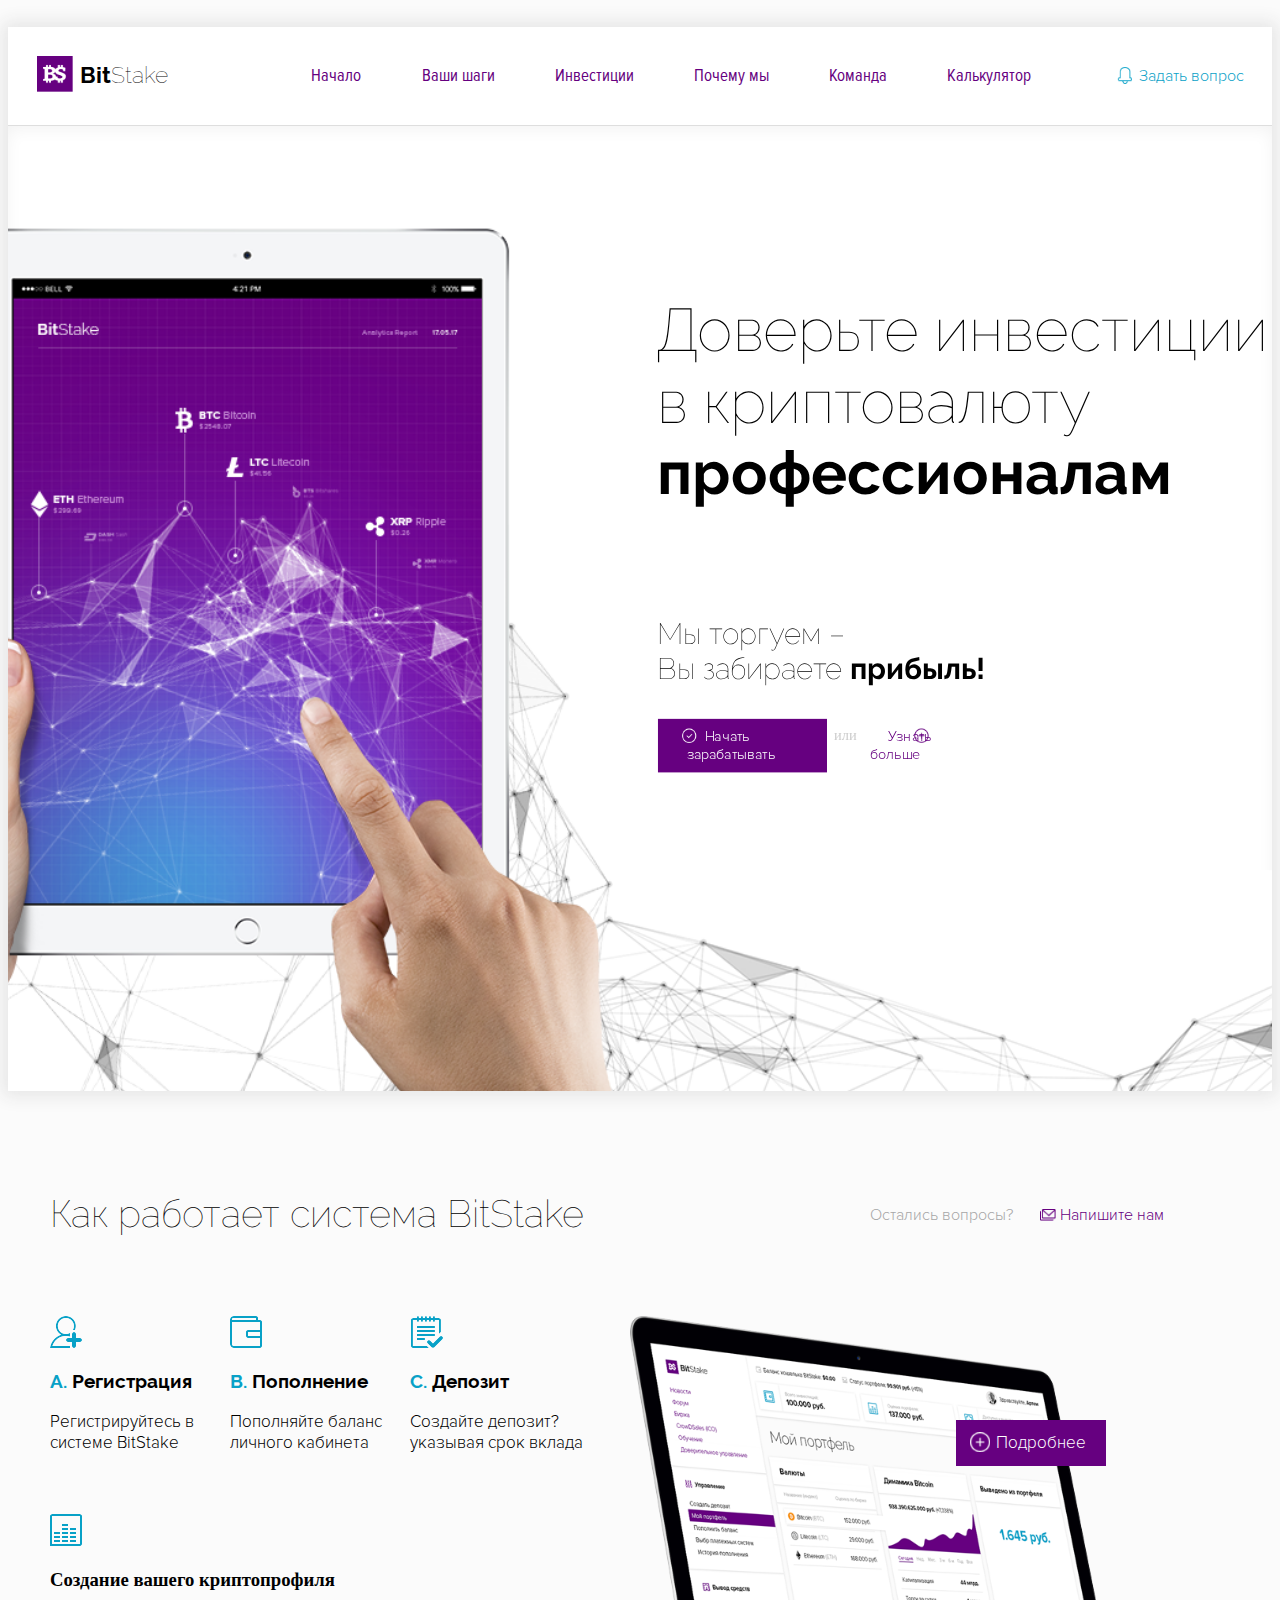
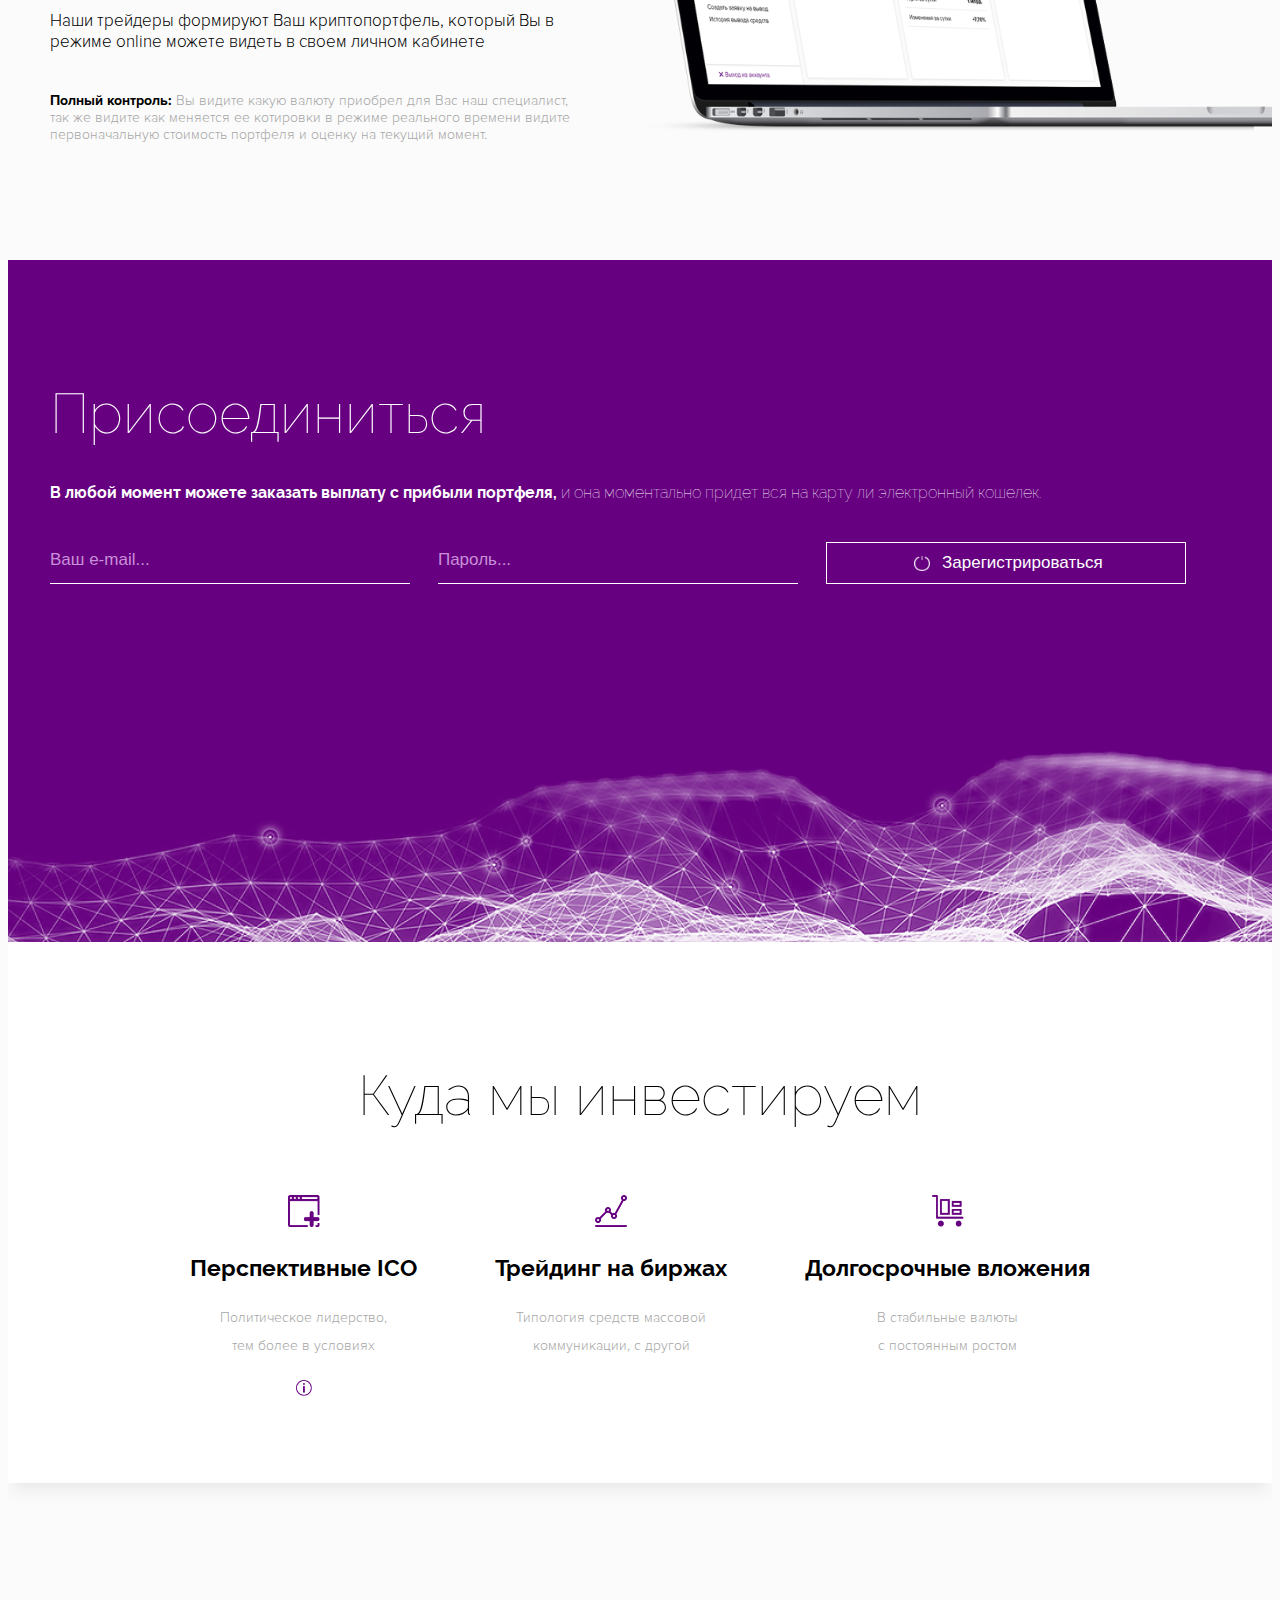
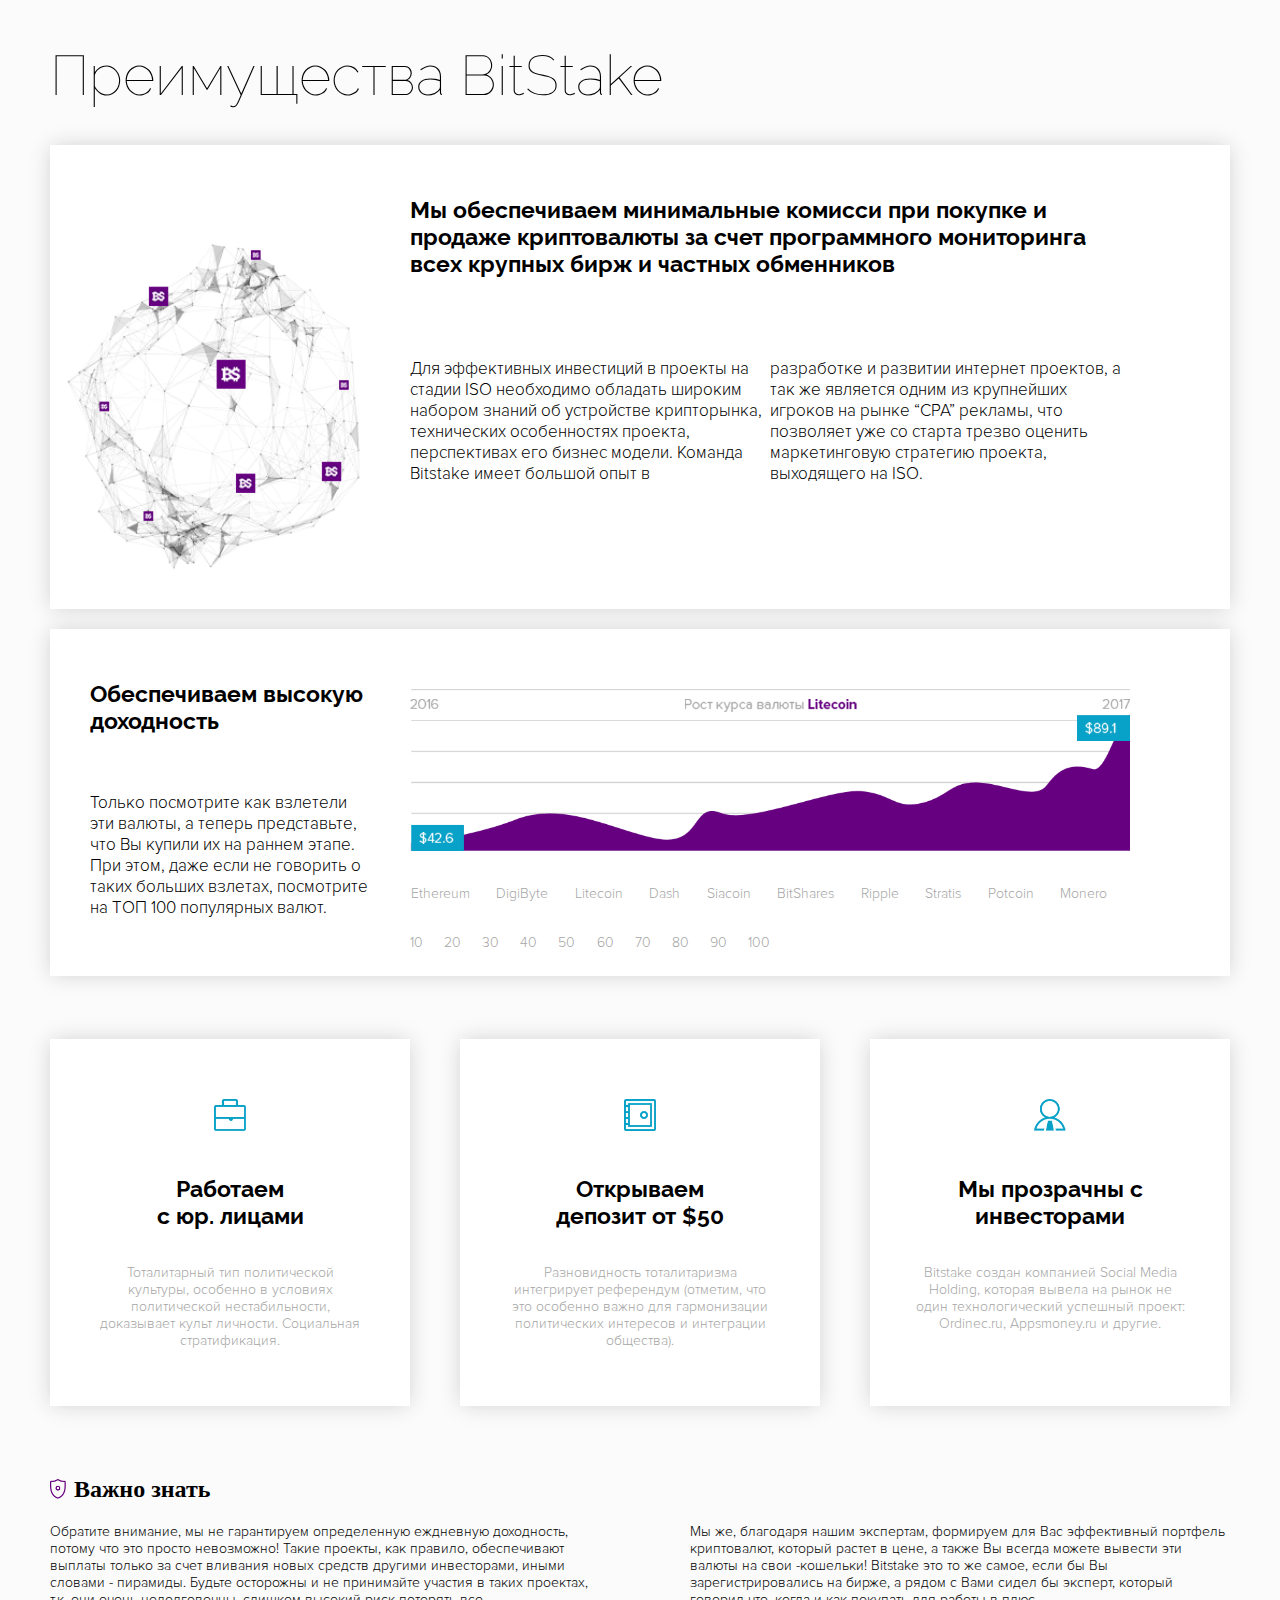
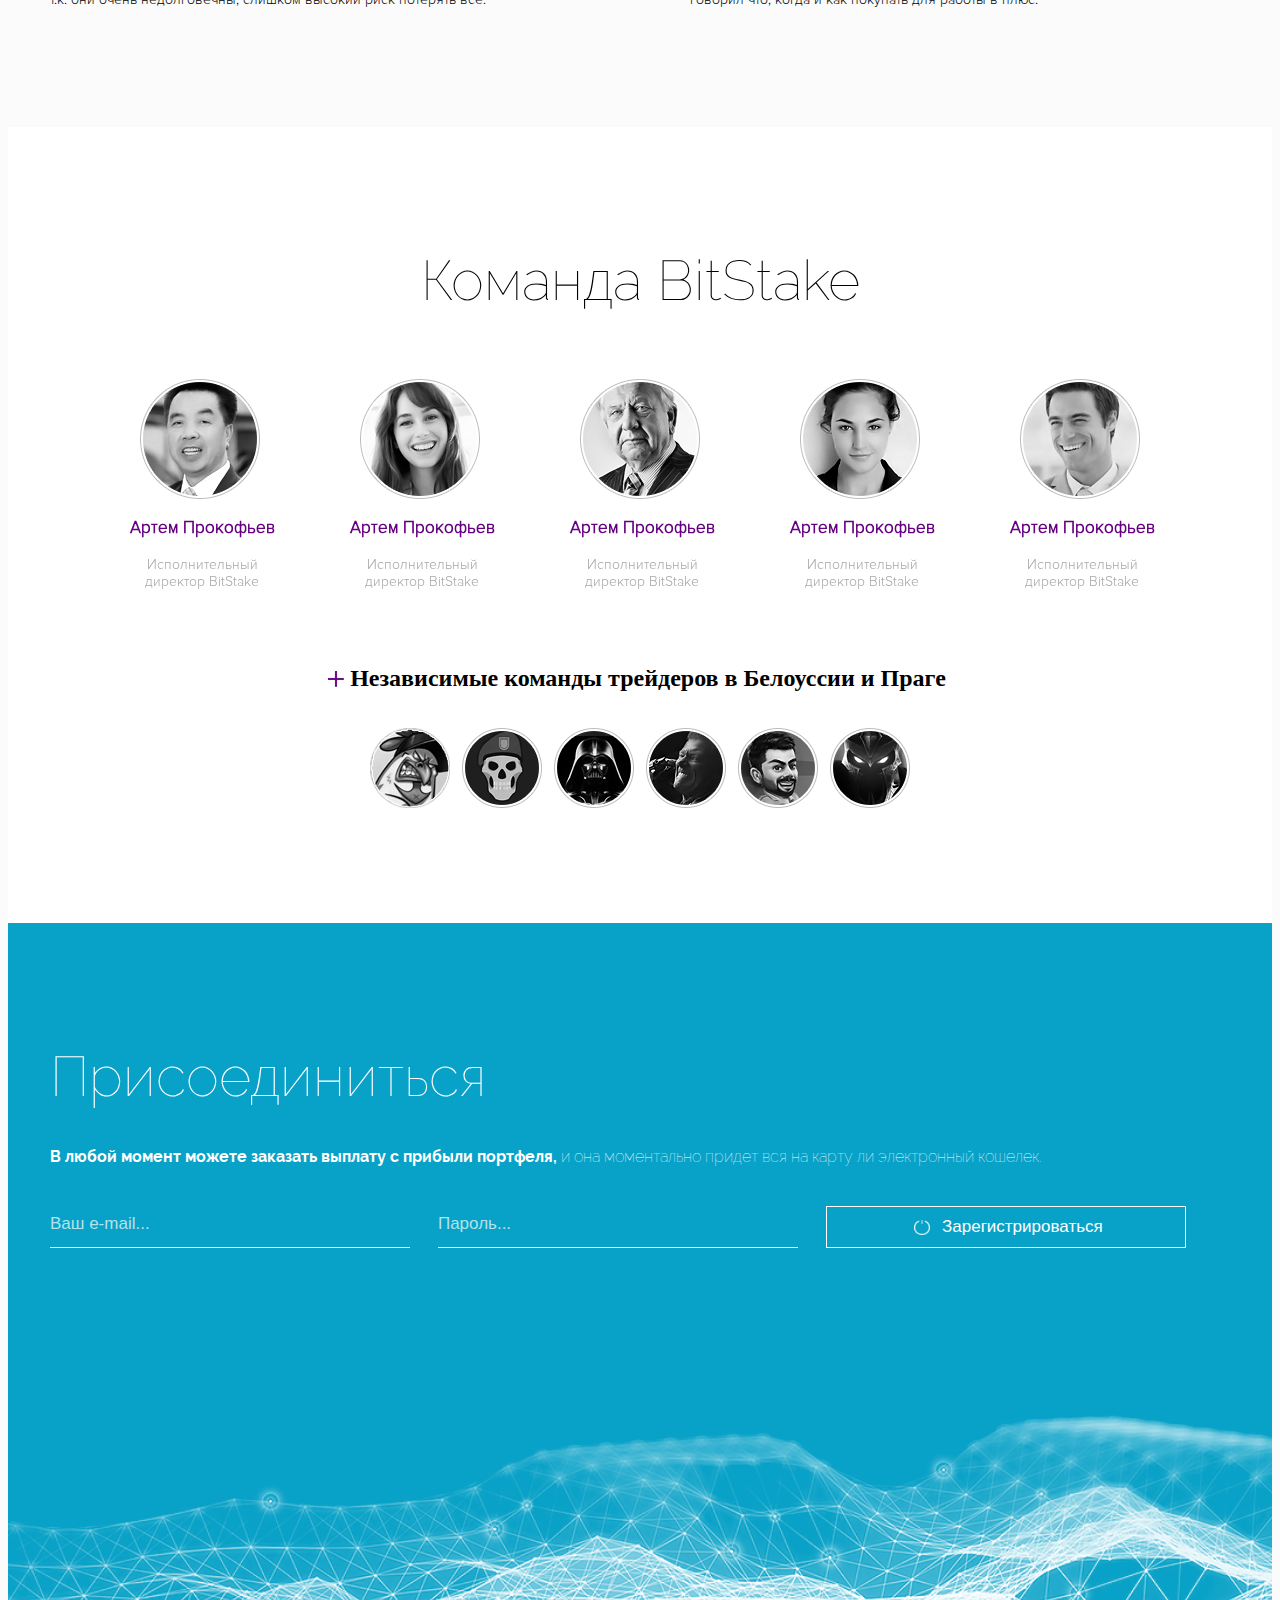
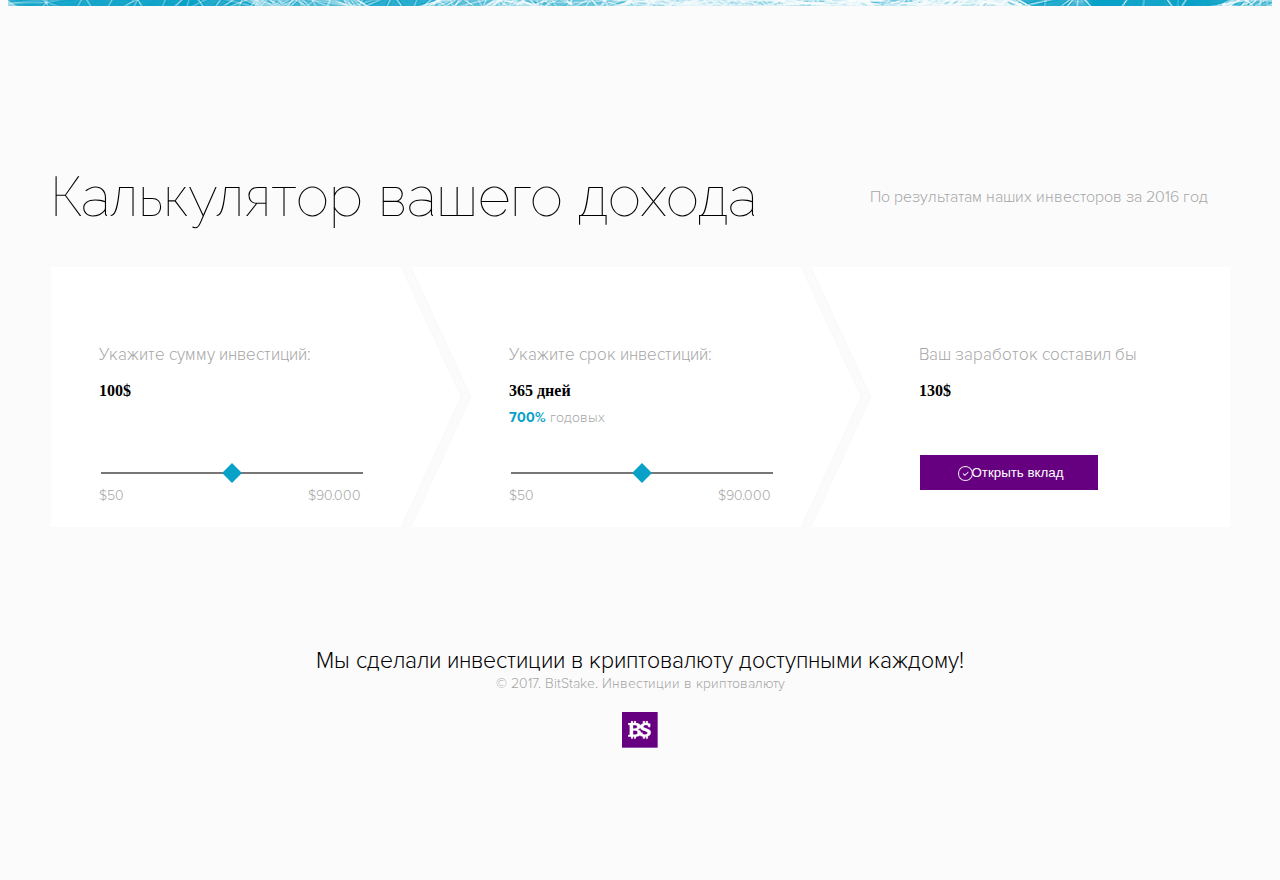
==== index.html @ 464b65d2 "add landing" ====
<!DOCTYPE html>
<html lang="ru">
<head>
  <meta charset="UTF-8">
  <!-- <meta name="viewport" content="width=device-width, initial-scale=1.0"> -->
  <meta name="viewport" content="width=device-width, initial-scale=1.0, maximum-scale=1.0, user-scalable=no">
  <meta http-equiv="X-UA-Compatible" content="ie=edge">
  <link rel="stylesheet" href="style.css">
  <link rel="stylesheet" type="text/css" href="css/slick.css"/>
  <title>BitStake</title>
</head>
<body>
  <div class="container">
    <div class="shadow-container">
      <div class="nav">
        <div class="nav_logo">
          <img class="nav_logo-img" src ="img/lg.png">
          <p class="nav_logo-text"><span>Bit</span>Stake</p>
        </div>
        <div class="nav-links call-4 center flex">
          <a href="" class="nav__link">Начало</a>
          <a href="" class="nav__link">Ваши шаги</a>
          <a href="" class="nav__link">Инвестиции</a>
          <a href="" class="nav__link">Почему мы</a>
          <a href="" class="nav__link">Команда</a>
          <a href="" class="nav__link">Калькулятор</a>
        </div>
        <div class="nav__question flex">
          <img src="img/col.png" alt="">
          <p>Задать вопрос</p></div>
      </div>
      <div class="main__bg">
        <div class="device flex ma">
          <!-- <img src="img/main.png" alt="" class="device-img call-2" width="540"> -->
          <div class="device-content call-4 fr">
            <h1 class="device-title">Доверьте инвестиции в криптовалюту <b>профессионалам</b></h1>
            <p class="device-text">Мы торгуем –<br>
  Вы забираете <b>прибыль!</b></p>
            <div class="device-btn__wrap call-2 flex">
              <div class="device-btn"><img src="img/check.png" alt=""><a href="">Начать зарабатывать</a></div><span>или</span><div class="device-btn-more"><img src="img/pink-plus.png" alt=""><a href="">Узнать больше</a></div>
            </div>
          </div>
        </div>
      </div>
    </div>
      <div class="main__content ma">
        <div class="main__content__wrap">
          <div class="main__content-header call-6 ma flex">
            <h1 class="main__content__title call-4">Как работает система BitStake</h1>
            <div class="fr call-2 flex content-question">
              <p class="title-block__item--grey call">Остались вопросы?</p>
              <img src="img/mail.png" alt="" class="mail-icon">
              <p class="title-block__item call">Напишите нам</p>
            </div>
          </div>
          <div class="main__content-left call-6 ma">
            <div class="left__content-block">
              <div class="main__content-right call-2 fr">
                <img class="content-right__link" width="790" src="img/mac.png">
                <div class="more-btn"><a href="" class="more-link"><img src="img/plus.png" alt="" class="more-btn-img">Подробнее</a></div>
              </div>
              <div class="left-block__wrap call-3 flex">
                <div class="left-block call">
                  <img class="left-block__img" src="img/reg-icon.png">
                  <h3 class="left-block__title"><span>A. </span>Регистрация</h3>
                  <p class="left-block__text">Регистрируйтесь в системе BitStake</p>
                </div>
                <div class="left-block call">
                  <img class="left-block__img" src="img/wallet.png">
                  <h3 class="left-block__title"><span>B. </span>Пополнение</h3>
                  <p class="left-block__text">Пополняйте баланс личного кабинета</p>
                </div>
                <div class="left-block call">
                  <img class="left-block__img" src="img/deposit-icon.png">
                  <h3 class="left-block__title"><span>C. </span>Депозит</h3>
                  <p class="left-block__text">Создайте депозит? указывая срок вклада</p>
                </div>
              </div>
              <div class="flex-block__bottom call-3">
                <img class="flex-block__bottom-img" src="img/add-profile-icon.png">
                <h3 class="flex-block__bottom-title bold">Создание вашего криптопрофиля</h3>
                <p class="flex-block__bottom-subtitle">Наши трейдеры формируют Ваш криптопортфель, который Вы в режиме online можете видеть в своем личном кабинете</p>
                <div class="row">
                  <p class="flex-block__bottom-text"><span>Полный контроль:</span> Вы видите какую валюту приобрел для Вас наш специалист, так же видите как меняется ее котировки в режиме реального времени видите первоначальную стоимость портфеля и оценку на текущий момент.</p>
                </div>
              </div>
            </div>
          </div>
        </div>
        <div class="connect-wrap">
          <div class="connect call-6 ma">
            <h1 class="connect__title">Присоединиться</h1>
            <p class="connect__text"><span>В любой момент можете заказать выплату с прибыли портфеля,</span> и она моментально придет вся на карту ли электронный кошелек.</p>
            <form action="" class="connect__form pink flex">
              <input type="email" name="email" placeholder="Ваш e-mail..." class="connect__form-email call-2">
              <input type="password" name="password" placeholder="Пароль..." class="connect__form-psw call-2">
              <input type="submit" class="connect__form-btn call-2" value="Зарегистрироваться">
              <img src="img/reg.png" alt="" class="btn-img">
            </form>
          </div>
        </div>
        <div class="invest">
          <h1 class="invest__title-main center">Куда мы инвестируем</h1>
          <section class="invest__flex-content call-5 flex ma">
            <div class="invest__content-item">
              <img class="invest__img" src="img/ico.png">
              <h3 class="invest__title">Перспективные ICO</h3>
              <p class="invest__text">Политическое лидерство,<br>
тем более в условиях</p>
            <img src="img/info.png" alt="" class="invest-ing-img">
            </div>
            <div class="invest__content-item">
              <img class="invest__img" src="img/tracking.png">
              <h3 class="invest__title">Трейдинг на биржах</h3>
              <p class="invest__text">Типология средств массовой<br> коммуникации, с другой</p>
            </div>
            <div class="invest__content-item">
              <img class="invest__img" src="img/additional.png">
              <h3 class="invest__title">Долгосрочные вложения</h3>
              <p class="invest__text">В стабильные валюты<br>
с постоянным ростом</p>
            </div>
          </section>
            </div>
            <section class="kard call-6 ma">
              <h1 class="kard-main_title">Преимущества BitStake</h1>
              <div class="kard-block flex-content">
                <img class="kard-block__img call-2" src="img/think.png">
                <div class="call-4 fr">
                    <div class="kard-graph-wrap ma">
                      <h3 class="kard-block__title call-4">Мы обеспечиваем минимальные комисси при покупке
      и продаже криптовалюты за счет программного мониторинга всех крупных бирж и частных обменников</h3>
                      <div class="flex call-4">
                        <p class="kard-block__text call-2">Для эффективных инвестиций в проекты на стадии ISO необходимо обладать широким набором знаний об устройстве крипторынка, технических особенностях проекта,<br> перспективах его бизнес модели. Команда Bitstake имеет большой опыт в
        </p>
                        <p class="kard-block__text call-2">разработке и развитии интернет проектов, а так же является одним из крупнейших игроков на рынке “CPA” рекламы, что позволяет уже со старта трезво оценить маркетинговую стратегию проекта, выходящего на ISO.</p>
                      </div>
                    </div>
                </div>
              </div>
              <div class="kard-block flex-content call-6">
                <div class="call-2">
                  <div class="kard-wrapper ma">
                    <h3 class="kard-block__title">Обеспечиваем
    высокую доходность</h3>
                    <p class="kard-block__text">Только посмотрите как взлетели эти валюты, а теперь представьте, что Вы купили их на раннем этапе. При этом, даже если не говорить о таких больших взлетах, посмотрите на ТОП 100 популярных валют.</p>
                  </div>
                </div>
                  <div class="fr call-4">
                    <div class="kard-graph-wrap ma">
                      <img class="kard-block__img call-4" src="img/graph.png">
                      <div class="call-4 flex kard-name-links">
                        <a href="" class="kard-block-tab">Ethereum</a>
                        <a href="" class="kard-block-tab">DigiByte</a>
                        <a href="" class="kard-block-tab">Litecoin</a>
                        <a href="" class="kard-block-tab">Dash</a>
                        <a href="" class="kard-block-tab">Siacoin</a>
                        <a href="" class="kard-block-tab">BitShares</a>
                        <a href="" class="kard-block-tab">Ripple</a>
                        <a href="" class="kard-block-tab">Stratis</a>
                        <a href="" class="kard-block-tab">Potcoin</a>
                        <a href="" class="kard-block-tab">Monero</a>
                      </div>
                        <div class="call-2 flex">
                          <a href="" class="kard-block__link">10</a>
                          <a href="" class="kard-block__link">20</a>
                          <a href="" class="kard-block__link">30</a>
                          <a href="" class="kard-block__link">40</a>
                          <a href="" class="kard-block__link">50</a>
                          <a href="" class="kard-block__link">60</a>
                          <a href="" class="kard-block__link">70</a>
                          <a href="" class="kard-block__link">80</a>
                          <a href="" class="kard-block__link">90</a>
                          <a href="" class="kard-block__link">100</a>
                        </div>
                    </div>
                  </div>
                </div>
              </section>
            <div class="items call-6 flex center">
              <div class="item call-2">
                <div class="item__wrapper center">
                  <img class="item__img center ma" src="img/ur.png">
                  <h2 class="item__title center">Работаем
  <br>с юр. лицами</h2>
                  <p class="item__text center">Тоталитарный тип политической культуры, особенно в условиях политической нестабильности, доказывает культ личности. Социальная стратификация.</p>
                </div>
              </div>
              <div class="item call-2">
                <div class="item__wrapper center">
                  <img class="item__img center ma" src="img/add-dep.png">
                  <h2 class="item__title center">Открываем
  <br>депозит от $50</h2>
                  <p class="item__text center">Разновидность тоталитаризма интегрирует референдум (отметим, что это особенно важно для гармонизации политических интересов и интеграции общества).</p>
                </div>
              </div>
              <div class="item call-2">
                <div class="item__wrapper center">
                  <img class="item__img center ma" src="img/opacity.png">
                  <h2 class="item__title center">Мы прозрачны
  с инвесторами</h2>
                  <p class="item__text center">Bitstake создан компанией Social Media Holding, которая вывела на рынок не один технологический успешный проект: Ordinec.ru, Appsmoney.ru и другие.</p>
                </div>
              </div>
            </div>
            <div class="info call-6 flex ma">
              <div class="info-header flex call">
                <img src="img/gerb.png" alt="" class="info-img">
                  <h2 class="info__title call">Важно знать</h2>
              </div>
              <div class="info__content call-6 flex ma">
                <p class="info__text call-3">Обратите внимание, мы не гарантируем определенную еждневную доходность, потому что это просто невозможно! Такие проекты, как правило, обеспечивают выплаты только за счет вливания новых средств другими инвесторами, иными словами - пирамиды. Будьте осторожны и не принимайте участия в таких проектах, т.к. они очень недолговечны, слишком высокий риск потерять все.  </p>
                <p class="info__text call-3">Мы же, благодаря нашим экспертам, формируем для Вас эффективный портфель криптовалют, который растет в цене, а также Вы всегда можете вывести эти валюты на свои -кошельки!  Bitstake это то же самое, если бы Вы зарегистрировались на бирже, а рядом с Вами сидел бы эксперт, который говорил что, когда и как покупать для работы в плюс.  </p>
              </div>
            </div>
            <div class="command">
              <h1 class="command__title center">Команда BitStake</h1>
                <div class="row command__slider  call-6">
                  <div class="slide img img-1 center">
                      <article>
                        <h3 class="command__name center">Артем Прокофьев</h3>
                        <p class="command__personal center">Исполнительный<br>
    директор BitStake</p>
                      </article>

                  </div>
                  <div class="slide img img-2 center">
                      <article>
                        <h3 class="command__name center">Артем Прокофьев</h3>
                        <p class="command__personal center">Исполнительный<br>
    директор BitStake</p>
                      </article>
                  </div>
                  <div class="slide img img-3 center">
                      <article>
                        <h3 class="command__name center">Артем Прокофьев</h3>
                        <p class="command__personal center">Исполнительный<br>
    директор BitStake</p>
                      </article>
                  </div>
                  <div class="slide img img-4 center">
                      <article>
                        <h3 class="command__name center">Артем Прокофьев</h3>
                        <p class="command__personal center">Исполнительный<br>
    директор BitStake</p>
                      </article>
                  </div>
                  <div class="slide img img-5 center">
                      <article>
                        <h3 class="command__name center">Артем Прокофьев</h3>
                        <p class="command__personal center">Исполнительный<br>
    директор BitStake</p>
                      </article>
                  </div>
                  <div class="slide img img-6 center">
                      <article>
                        <h3 class="command__name center">Артем Прокофьев</h3>
                        <p class="command__personal center">Исполнительный<br>
    директор BitStake</p>
                      </article>
                  </div>
              </div>
              </div>
               <div class="expert">
                 <div class="command-subheader call-4 center flex-content">
                   <img src="img/plus-new.png" alt="" class="command-subtitle-img">
                     <h2 class="command__subtitle center call-6">Независимые команды трейдеров в Белоуссии и Праге</h2>
                 </div>
                   <div class="command__images flex call-3 ma center">
                     <img src="img/7.png" alt="" class="command__item" width="80">
                     <img src="img/8.png" alt="" class="command__item" width="80">
                     <img src="img/9.png" alt="" class="command__item" width="80">
                     <img src="img/10.png" alt="" class="command__item" width="80">
                     <img src="img/11.png" alt="" class="command__item" width="80">
                     <img src="img/12.png" alt="" class="command__item" width="80">
                   </div>
               </div>
            <div class="connect-wrap-blue">
              <div class="connect call-6 ma">
                <h1 class="connect__title">Присоединиться</h1>
                <p class="connect__text"><span>В любой момент можете заказать выплату с прибыли портфеля,</span> и она моментально придет вся на карту ли электронный кошелек.</p>
                <form action="" class="connect__form flex">
                  <input type="email" name="email" placeholder="Ваш e-mail..." class="connect__form-email call-2">
                  <input type="password" name="password" placeholder="Пароль..." class="connect__form-psw call-2">
                  <input type="submit" class="connect__form-btn call-2" value="Зарегистрироваться">
                  <img src="img/reg.png" alt="" class="btn-img">
                </form>
              </div>
            </div>
            <div class="calc-main__header ma call-6 flex">
              <h1 class="calc__title call-4">Калькулятор вашего дохода</h1>
                <p class="calc__desc call-2 fr">По результатам наших инвесторов за 2016 год</p>
            </div>
              <div class="flex ma calc-bg call-6">
                <div class="calc__item call-2">
                  <div class="calc-wrap ma">
                    <h3 class="calc__sum">Укажите сумму инвестиций:</h3>
                    <b>100$</b>
                      <p class="transparent"><span>1</span></p>
                      <input type="range">
                        <div class="flex sum-wrap">
                          <p class="call-1">$50</p>
                          <p class="call-1">$90.000</p>
                      </div>
                  </div>
                </div>
                <div class="calc__item call-2">
                  <div class="calc-wrap ma">
                    <h3 class="calc__sum">Укажите срок инвестиций:</h3>
                    <b>365 дней</b>
                    <p><span>700% </span>годовых</p>
                      <input type="range">
                        <div class="flex sum-wrap">
                          <p class="call-1">$50</p>
                          <p class="call-1">$90.000</p>
                        </div>
                  </div>
                </div>
                <div class="calc__item call-2">
                  <div class="calc-wrap ma">
                    <h3 class="calc__sum">Ваш заработок составил бы</h3>
                    <b>130$</b>
                        <br><input type="submit" class="open call" value="Открыть вклад">
                        <img src="img/check.png" alt="" class="btn-open">
                  </div>
                </div>
              </div>
            </div>
            <div class="footer call-6 center">
              <div class="footer__title center">Мы сделали инвестиции в криптовалюту доступными каждому!</div>
              <p class="footer__desc center">© 2017. BitStake. Инвестиции в криптовалюту</p>
              <img src="img/lg.png" alt="" class="footer__logo center">
            </div>
      </div>
    </div>
  </div>
  <script type="text/javascript" src="js/jquery-3.2.1.min.js"></script>
  <script type="text/javascript" src="js/script.js"></script>
  <script type="text/javascript" src="js/slick.min.js"></script>
</body>
</html>
---- style.css ----
@font-face {
  font-family: 'Proxima Nova Black';
  src: url('fonts/Proxima Nova Black Italic.otf');
  font-weight: normal;
  font-style: italic;
}

@font-face {
  font-family: 'Proxima Nova Black';
  src: url('fonts/Proxima Nova Black.otf');
  font-weight: normal;
  font-style: normal;
}
@font-face {
  font-family: 'Proxima Nova Black';
  src: url('fonts/Proxima Nova Bold Italic.otf');
  font-weight: bold;
  font-style: italic;
}
@font-face {
  font-family: 'Proxima Nova Black';
  src: url('fonts/Proxima Nova Black Italic.otf');
  font-weight: bold;
  font-style: italic;
}
@font-face {
  font-family: 'Proxima Nova Bold';
  src: url('fonts/Proxima Nova Bold.otf');
  font-weight: bold;
  font-style: normal;
}
@font-face {
  font-family: 'Proxima Nova Condensed Black';
  src: url('fonts/Proxima Nova Condensed Black Italic.otf');
  font-weight: normal;
  font-style: italic;
}
@font-face {
  font-family: 'Proxima Nova Condensed Black';
  src: url('fonts/Proxima Nova Condensed Black.otf');
  font-weight: normal;
  font-style: normal;
}
@font-face {
  font-family: 'Proxima Nova Condensed Bold';
  src: url('fonts/Proxima Nova Condensed Bold Italic.otf');
  font-weight: bold;
  font-style: italic;
}
@font-face {
  font-family: 'Proxima Nova Condensed Bold';
  src: url('fonts/Proxima Nova Condensed Bold.otf');
  font-weight: bold;
  font-style: normal;
}
@font-face {
  font-family: 'Proxima Nova Condensed Extrabold';
  src: url('fonts/Proxima Nova Condensed Extrabold Italic.otf');
  font-weight: bolder;
  font-style: italic;
}
@font-face {
  font-family: 'Proxima Nova Condensed Extrabold';
  src: url('fonts/Proxima Nova Condensed Extrabold.otf');
  font-weight: bolder;
  font-style: normal;
}
@font-face {
  font-family: 'Proxima Nova Condensed Light';
  src: url('fonts/Proxima Nova Condensed Light Italic.otf');
  font-weight: 200;
  font-style: italic;
}
@font-face {
  font-family: 'Proxima Nova Condensed';
  src: url('fonts/Proxima Nova Condensed Light.otf');
  font-weight: 200;
  font-style: normal;
}
@font-face {
  font-family: 'Proxima Nova Condensed';
  src: url('fonts/Proxima Nova Condensed Regular Italic.otf');
  font-weight: normal;
  font-style: italic;
}
@font-face {
  font-family: 'Proxima Nova Condensed';
  src: url('fonts/Proxima Nova Condensed Regular.otf');
  font-weight: normal;
  font-style: normal;
}
@font-face {
  font-family: 'Proxima Nova Condensed';
  src: url('fonts/Proxima Nova Condensed Semibold Italic.otf');
  font-weight: 600;
  font-style: italic;
}
@font-face {
  font-family: 'Proxima Nova Condensed';
  src: url('fonts/Proxima Nova Condensed Semibold.otf');
  font-weight: 600;
  font-style: normal;
}
@font-face {
  font-family: 'Proxima Nova Condensed';
  src: url('fonts/Proxima Nova Condensed Thin Italic.otf');
  font-weight: 100;
  font-style: italic;
}
@font-face {
  font-family: 'Proxima Nova Condensed';
  src: url('fonts/Proxima Nova Condensed Thin.otf');
  font-weight: 100;
  font-style: normal;
}
@font-face {
  font-family: 'Proxima Nova Extra Condensed';
  src: url('fonts/Proxima Nova Extra Condensed Black Italic.otf');
  font-weight: normal;
  font-style: italic;
}
@font-face {
  font-family: 'Proxima Nova Extra Condensed';
  src: url('fonts/Proxima Nova Extra Condensed Black.otf');
  font-weight: normal;
  font-style: normal;
}
@font-face {
  font-family: 'Proxima Nova Extra Condensed';
  src: url('fonts/Proxima Nova Extra Condensed Bold Italic.otf');
  font-weight: bold;
  font-style: italic;
}
@font-face {
  font-family: 'Proxima Nova Extra Condensed';
  src: url('fonts/Proxima Nova Extra Condensed Bold.otf');
  font-weight: bold;
  font-style: normal;
}
@font-face {
  font-family: 'Proxima Nova Extra Condensed';
  src: url('fonts/Proxima Nova Extra Condensed Extrabold Italic.otf');
  font-weight: 800;
  font-style: italic;
}
@font-face {
  font-family: 'Proxima Nova Extra Condensed';
  src: url('fonts/Proxima Nova Extra Condensed Extrabold.otf');
  font-weight: 800;
  font-style: normal;
}
@font-face {
  font-family: 'Proxima Nova Extra Condensed';
  src: url('fonts/Proxima Nova Extra Condensed Light Italic.otf');
  font-weight: 200;
  font-style: italic;
}
@font-face {
  font-family: 'Proxima Nova Extra Condensed';
  src: url('fonts/Proxima Nova Extra Condensed Light.otf');
  font-weight: 200;
  font-style: normal;
}
@font-face {
  font-family: 'Proxima Nova Extra Condensed';
  src: url('fonts/Proxima Nova Extra Condensed Regular Italic.otf');
  font-weight: normal;
  font-style: italic;
}
@font-face {
  font-family: 'Proxima Nova Extra Condensed';
  src: url('fonts/Proxima Nova Extra Condensed Regular.otf');
  font-weight: normal;
  font-style: normal;
}
@font-face {
  font-family: 'Proxima Nova Extra Condensed';
  src: url('fonts/Proxima Nova Extra Condensed Semibold Italic.otf');
  font-weight: 600;
  font-style: italic;
}
@font-face {
  font-family: 'Proxima Nova Extra Condensed';
  src: url('fonts/Proxima Nova Extra Condensed Semibold.otf');
  font-weight: 600;
  font-style: normal;
}
@font-face {
  font-family: 'Proxima Nova Extra Condensed';
  src: url('fonts/Proxima Nova Extra Condensed Thin Italic.otf');
  font-weight: 100;
  font-style: italic;
}
@font-face {
  font-family: 'Proxima Nova Extra Condensed';
  src: url('fonts/Proxima Nova Extra Condensed Thin.otf');
  font-weight: 100;
  font-style: normal;
}
@font-face {
  font-family: 'Proxima Nova';
  src: url('fonts/Proxima Nova Extrabold Italic.otf');
  font-weight: 800;
  font-style: italic;
}
@font-face {
  font-family: 'Proxima Nova';
  src: url('fonts/Proxima Nova Extrabold.otf');
  font-weight: 800;
  font-style: normal;
}
@font-face {
  font-family: 'Proxima Nova';
  src: url('fonts/Proxima Nova Light Italic.otf');
  font-weight: 200;
  font-style: italic;
}
@font-face {
  font-family: 'Proxima Nova Light';
  src: url('fonts/Proxima Nova Light.otf');
  font-weight: 200;
  font-style: italic;
}
@font-face {
  font-family: 'Proxima Nova';
  src: url('fonts/Proxima Nova Extrabold Italic.otf');
  font-weight: 800;
  font-style: normal;
}
@font-face {
  font-family: 'Proxima Nova Bold';
  src: url('fonts/Proxima Nova Bold.otf');
  font-weight: 500;
  font-style: normal;
}
@font-face {
  font-family: 'Raleway-Thin';
  src: url('fonts/Raleway-Thin.ttf'),
  url('fonts/Raleway-Thin.woff'),
  url('fonts/Raleway-Thin.woff2');
  font-weight: 100;
  font-style: normal;
}
@font-face {
  font-family: 'Raleway-Bold';
  src: url('fonts/Raleway-Bold.ttf'),
  url('fonts/Raleway-Bold.woff'),
  url('fonts/Raleway-Bold.woff2');
  font-weight: 500;
  font-style: normal;
}
/*
@font-face {
  font-family: 'Proxima Nova';
  src: url('fonts/Proxima Nova Extrabold Italic.otf');
  font-weight: 800;
  font-style: normal;
}
@font-face {
  font-family: 'Proxima Nova';
  src: url('fonts/Proxima Nova Extrabold Italic.otf');
  font-weight: 800;
  font-style: normal;
}*/
p{
  margin-top: 0;
  margin-bottom: 0;
}
a{
  text-decoration: none;
}
body{
  background: #fbfbfb;
}
input:focus{
  outline:none;
}
input {outline:none;}
 .call{
   width: 180px;
 }
 .call-2{
   width: 360px;
 }
 .call-3{
   width: 540px;
 }
 .call-mac{
   width: 500px;
 }
 .call-4{
   width: 720px;
 }
 .call-5{
   width: 900px;
 }
 .call-6{
   width: 1180px;
 }
.row{
  display: table-row;
}
.flex{
  display: flex;
  justify-content: space-between;
}
.clearfix{
  position: relative;
}
.clearfix:after{
  position: absolute;
  content: '';
  display: table;
  width: 100%;
  height: 10px;
}
.center{
  margin: auto;
  text-align: center;
}
.bold{
  font-weight: bold;
}
.ma{
  margin: auto;
}
.container{
  padding: 19px 0 0 0;
}
.nav{
  background-color: #fff;
  /*-webkit-box-shadow: 0px 1px 5px 0px rgba(189,189,189,1);
-moz-box-shadow: 0px 1px 5px 0px rgba(189,189,189,1);
box-shadow: 0px 1px 5px 0px rgba(189,189,189,1);*/
border-bottom: 1px solid #dedede;
}
.main{
  /*margin-top: 4px;*/
}
.nav__link{
  color: #660080;
  font-size: 17px;
  font-family: 'Proxima Nova Condensed';
  text-decoration: none;
  padding-bottom: 4px;
  border-bottom: 2px solid transparent;

}
.nav__link:hover{
  border-bottom: 2px solid #660080;
}
.nav-links{
  padding: 38px 0 33px 0;
  margin-left: 24%;
}
.nav_logo{
  float: left;
  margin-top: 29px;
  margin-left: 29px;
  height: 36px;
}
.nav__question{
  width: 125px;
  width: 128px;
  float: right;
  color: #08a1c7;
  margin-top: -59px;
  margin-right: 28px;
  font-family: 'Proxima Nova Light';
}
.invest__img{
  width: 32px;
  height: 32px;
}
.nav__question img{
  display: inline-block;
  width: 16px;
  height: 18px;
}
@media screen and (max-width: 1200px){
  .nav__question{
    margin-top: -31px;
    margin-right: 40px;
    }
}
.device-btn__wrap{
  position: relative;
  bottom: -111px;
  left: 92px;
}
.device-btn__wrap span{
  align-items: initial;
  margin: 10px 8px 0px 8px;
  color: #ccc;
}
.shadow-container{
  -webkit-box-shadow: 0px 0px 17px 5px rgba(229,229,229,1);
-moz-box-shadow: 0px 0px 17px 5px rgba(229,229,229,1);
box-shadow: 0px 0px 17px 5px rgba(229,229,229,1);
}
.main__bg{
  background-color: #fff;
  -webkit-box-shadow: inset 0px 4px 17px -2px rgba(241,241,241,1);
-moz-box-shadow: inset 0px 4px 17px -2px rgba(241,241,241,1);
box-shadow: inset 0px 4px 17px -2px rgba(241,241,241,1);
}
.device{
  background: url(img/main.png) no-repeat top;
  left: 449px;
  padding-bottom: 500px;
  background-size: cover;
}
.device-title{
  font-family: 'Raleway-Thin';
  font-weight: 100;
  font-size: 67px;
  position: relative;
  left: 91px;
}
.device-title b{
    font-family: 'Raleway-Bold';
}
.device-content{
  position: relative;
  right: -42%;
  top: 105px;
  transform: scale(0.9);
}
.device-text{
  font-family: 'Raleway-Thin';
  font-weight: 100;
  position: relative;
  font-size: 33px;
  bottom: -75px;
  left: 91px;
}
.device-text b{
  font-family: 'Raleway-Bold';
}
.nav_logo-img{
  width: 36px;
  height: 36px;
}
.nav_logo-text{
    font-family: 'Raleway-Thin';
    font-size: 23px;
    position: relative;
    left: 43px;
    top: -35px;
}
.more-link{
  color: #fff;
  line-height: 2.7em;
  font-family: 'Proxima Nova Light';
  font-size: 17px;
}
.more-btn-img{
  position: relative;
  top: 4px;
  left: -6px;
  width: 20px;
  height: 20px;
}
.nav_logo-text span{
    font-family: 'Raleway-Bold';
}
.device-btn{
  display: inline-table;
  background: #660080;
  padding: 10px 32px 10px 32px;
}
.device-btn a{
  color: #ffffff;
  padding-left: 20px;
  font-family: 'Proxima Nova Light';
}
.device-btn img{
  display: inline-block;
  position: absolute;
  left: 27px;
  top: 11px;
  height: 16px;
}
.device-btn-more{
  display: inline-table;
  padding: 10px 32px 10px 7px;
}
.device-btn-more a{
  color: #660080;;
  padding-left: 20px;
  font-family: 'Proxima Nova Light';
}
.left-block__title{
  font-family: 'Raleway-Bold';
}
.device-btn-more img{
  display: inline-block;
  position: absolute;
  left: 285px;
  top: 11px;
  height: 16px;
}
.mail-icon{
  height: 12px;
  width: 16px;
}
.fr{
  float: right;
}
.main__content__title{
  margin: 100px 0 80px 0;
  font-family: 'Raleway-Thin';
  font-weight: 100;
  font-size: 38px;
}
.content-question{
  align-items: center;
  margin-top: 24px;
}
.left-block__title span{
  color: #08a1c7;
}
.flex-block__bottom{
  margin-top: 61px;
  margin-bottom: 117px;
}
.flex-block__bottom-text{
  margin-top: 40px;
  font-size: 14px;
  color: #a6a6a6;
  font-family: 'Proxima Nova Light';
}
.flex-block__bottom-text span{
  color: #000;
  font-family: 'Proxima Nova Bold';
}
.left-block__text{
    font-family: 'Proxima Nova Light';
    font-size: 17px;
}
.connect-wrap{
  background: #660080;
  background-image: url('img/bg-connect.png');
  padding-bottom: 358px;
  background-repeat: no-repeat;
  background-size: cover;
}
.connect-wrap-blue{
  background: #660080;
  background-image: url('img/blue-bg.png');
  padding-bottom: 358px;
  background-repeat: no-repeat;
  background-size: cover;
}
.connect__title{
  padding-top: 120px;
  font-family: 'Raleway-Thin';
  font-size: 56px;
  color: #fff;
  margin-top: 0;
  font-weight: 100;
}
.connect__text span{
  font-family: 'Raleway-Bold';
}

.connect__text{
  font-family: 'Raleway-Thin';
  color: #fff;
}
.connect__form{
  margin-top: 40px;
}
.connect__form-email,
.connect__form-psw
{
  padding: 10px 0 14px 0;
  border: none;
  background: none;
  border-bottom: 1px solid #fff;
  color: #b4e1ec;
}
.pink input[type="email"]::placeholder,
.pink input[type="password"]::placeholder{
  color: #c98fd8;
  font-size: 17px;
  font-weight: 100;
}
.connect__form-email::placeholder,
.connect__form-psw::placeholder{
    color: #b4e1ec;
    font-size: 17px;
    font-weight: 100;
}
.connect__form-btn{
  border: 1px solid #fff;
  padding: 10px 0 10px 33px;
  background: none;
  color: #fff;
  font-size: 17px;
}
.btn-img{
  position: relative;
  right: 300px;
  bottom: -14px;
  height: 15px;
}
.invest{
  padding-top: 120px;
  background: #fff;
  -webkit-box-shadow: 0px 10px 17px -5px rgba(229,229,229,1);
-moz-box-shadow: 0px 10px 17px -5px rgba(229,229,229,1);
  box-shadow: 0px 10px 17px -5px rgba(229,229,229,1);
}
.invest-ing-img{
  padding: 20px 0 83px 0;
  width: 16px;
}
.invest__title-main{
  font-family: 'Raleway-Thin';
  font-size: 56px;
  font-weight: 100;
}
.invest__title{
  font-size: 23px;
    font-family: 'Raleway-Bold';
    font-weight: 600;
}
.invest__content-item{
  text-align: center;
}
.invest__flex-content{
  margin-top: 67px;
}
.invest__text{
  font-family: 'Proxima Nova Light';
  color: #a6a6a6;
  font-size: 14px;
  line-height: 2em;
}
.flex-block__bottom-subtitle{
  font-family: 'Proxima Nova Light';
  font-size: 17px;
}
.kard{
  padding-top: 121px;
}
.kard-block{
  background: #fff;
  margin-top: 20px;
  -webkit-box-shadow: 0px 0px 21px -2px rgba(204,204,204,1);
  -moz-box-shadow: 0px 0px 21px -2px rgba(204,204,204,1);
  box-shadow: 0px 0px 21px -2px rgba(204,204,204,1);
}
.kard-block__title{
  font-family: 'Raleway-Bold';
  font-size: 23px;
  margin-top: 51px;
}
.kard-wrapper{
  width: 280px;
}
.kard-graph-wrap{
  width: 720px;
}
.flex-content{
  display: flex;
}
.kard-block__img{
  margin-top: 60px;
  padding: -right: 25px;
}
.kard-block__text{
  font-family: 'Proxima Nova Light';
  font-size: 17px;
  margin-top: 58px;
  margin-bottom: 58px;
}
.more-btn{
  width: 150px;
  position: relative;
  top: -316px;
  left: 326px;
  background: #660080;
  text-align: center;
}
.kard-main_title{
  font-family: 'Raleway-Thin';
  font-size: 56px;
  font-weight: 100;
}
.kard-block-tab,
.kard-block__link{
  color: #a6a6a6;
  font-size: 14px;
}
.kard-block-tab{
  padding: 4px 12px 4px 12px;
  font-family: 'Proxima Nova Light';
}
.kard-block-tab:hover{
  background: #660080;
  color: #fff;
}
.kard-block__link{
  border-bottom: 2px solid transparent;
  font-family: 'Proxima Nova Light';
}
.kard-block__link:hover{
  color: #660080;
  border-bottom: 2px solid #660080;
}
.kard-name-links{
  margin: 13px 0 22px 0;
  padding: 13px 0 6px 0;
  margin-left: -11px;
}
.title-block__item--grey{
  color: #a6a6a6;
  font-family: 'Proxima Nova Light';
}
.title-block__item{
  margin-left: 4px;
  color: #660080;
  font-family: 'Proxima Nova Light';
}
.item__text{
  font-family: 'Proxima Nova Light';
  color: #a6a6a6;
  font-size: 14px;
  margin-top: 35px;
  margin-bottom: 57px;
  /*line-height: 2em;*/
}
.items{
  padding-top: 63px;
}
.item__title {
  margin-top: 40px;
  font-family: 'Raleway-Bold';
  font-size: 23px;
}
.item{
  background: #fff;
  -webkit-box-shadow: 0px 0px 21px -2px rgba(204,204,204,1);
  -moz-box-shadow: 0px 0px 21px -2px rgba(204,204,204,1);
  box-shadow: 0px 0px 21px -2px rgba(204,204,204,1);
}
.item__img{
  margin-top: 60px;
  width: 32px;
}
.item__wrapper{
  width: 270px;
}
.info-img{
  height: 20px;
  margin-top: 23px;
}
.info-header{
  margin-top: 50px;
}
.info{
  flex-wrap: wrap;
}
.info__title{
  margin-left: 8px;
}
.info__content{
  margin-bottom: 119px;
}
.command{
  background: #fff;
}
.command-subtitle-img{
  width: 16px;
  height: 16px;
  position: relative;
  left: 48px;
  top: 6px;
}
.command__title{
  padding-top: 120px;
  font-family: 'Raleway-Thin';
  font-size: 56px;
  font-weight: 100;
}
.command__slider{
  margin-top: 72px;
}
.command__name{
    margin-top: 18px;
  color: #660080;
  font-size: 17px;
  font-family: 'Proxima Nova Light';
}
.command__personal{
  margin-top: 18px;
  color: #a6a6a6;
  font-size: 14px;
  font-family: 'Proxima Nova Light';
}
.img{
  width: 120px;
}
.img-1{
  background: url('img/1.png') no-repeat top center;
  /*width: 220px;*/
}
.img-2{
  background: url('img/2.png') no-repeat top center;
  /*width: 220px;*/
}
.img-3{
  background: url('img/3.png') no-repeat top center;
  /*width: 220px;*/
}
.img-4{
  background: url('img/4.png') no-repeat top center;
  /*width: 220px;*/
}
.img-5{
  background: url('img/5.png') no-repeat top center;
  /*width: 220px;*/
}
.img-6{
  background: url('img/6.png') no-repeat top center;
  /*width: 220px;*/
}
.expert{
  background: #fff;
}
.command-subtitle-img{
  width: 16px;
  height: 16px;
}
.command__item{
  width: 80px;
  height: 80px;
}
.command-subheader{
  padding: top: 76px;
}
.command__images{
  padding-top: 36px;
  padding-bottom: 115px;
}
.calc-bg{
  height: 260px;
  background: url('img/bg-sub.png');
}
article{
  width: 180px;
  position: relative;
  top: 120px;
  left: 22px;
}
.slide{
  width: 220px !important;
  height: 220px !important;
}
.btn-ar{
  position: relative;
}

.slick-next{
  left: 1228px;
  bottom: 193px;
}
.slick-prev{
  bottom: -93px;
  left: -73px;
}
.command__slider{
  margin: auto;
  width: 1180px;
}
.slick-list{
  padding: none !important;
}
.draggable{
    padding: none !important;
}
.main__content{
  overflow: hidden;
}
.main__content-right{
  margin-right: 240px;
}
.main__content-left{
  margin: auto;
}
.calc__title{
  padding-top: 120px;
  font-family: 'Raleway-Thin';
  font-size: 56px;
  font-weight: 100;
}
.calc__sum{
  padding-top: 60px;
  color: #a6a6a6;
  font-size: 17px;
  font-family: 'Proxima Nova Light';
  font-weight: 100;
}
.calc__desc{
  padding-top: 181px;
  color: #a6a6a6;
  font-family: 'Proxima Nova Light';
}
.calc-wrap{
  width: 262px;
}
input[type=range]
{
    -webkit-appearance: none;
    background-color: #777;
    height: 2px;
    width: 262px;
    margin-top: 37px;
}
input[type="range"]::-webkit-slider-thumb
{
    -webkit-appearance: none;
    background-color: #08a1c7;
    /*border: 1px solid #888;*/
    /*opacity: 1.0;*/
    width: 14px;
    height: 14px;
    transform: rotate(45deg);

    /*-webkit-box-shadow: 0px 10px 5px -6px rgba(179,179,179,1);
      -moz-box-shadow: 0px 10px 5px -6px rgba(179,179,179,1);
      box-shadow: 0px 10px 5px -6px rgba(179,179,179,1);*/
    /*border-radius: 14px;*/
}

input[type=range]:focus
{
    outline:none;
}
.footer__title{
    font-family: 'Proxima Nova Light';
    font-size: 23px;
}
.footer__desc{
  font-size: 14px;
  font-family: 'Proxima Nova Light';
  font-weight: : 100;
  color: #a6a6a6;
}
.footer{
  padding-top: 120px;
}
.footer__logo{
  margin-top: 20px;
  margin-bottom: 120px;
  width: 36px;
  height: 36px;
}
.sum-wrap{
  width: 262px;
}
.sum-wrap p{
  color: #a6a6a6;
  font-size: 14px;
  font-family: 'Proxima Nova Light';
}
.open{
  border: 1px solid #fff;
padding: 10px 0 10px 17px;
background: #660080;
color: #fff;
margin-top: 54px;
}
.btn-open{
  position: relative;
  right: 145px;
  bottom: -4px;
  height: 15px;
  }
  .calc-wrap span{
    color: #08a1c7;
    font-weight: 500;
    font-size: 14px;
    font-family: 'Proxima Nova Bold';
  }
  .calc-wrap p{
    color: #a6a6a6;
    font-size: 14px;
    line-height: 2.5em;
    font-weight: 100;
    font-family: 'Proxima Nova Light';
  }
.transparent{
  text-indent: -99999999999px;
}
input[type="submit"]{
  cursor: pointer;
}
.info__text{
  font-family: 'Proxima Nova Light';
  font-size: 14px;
}
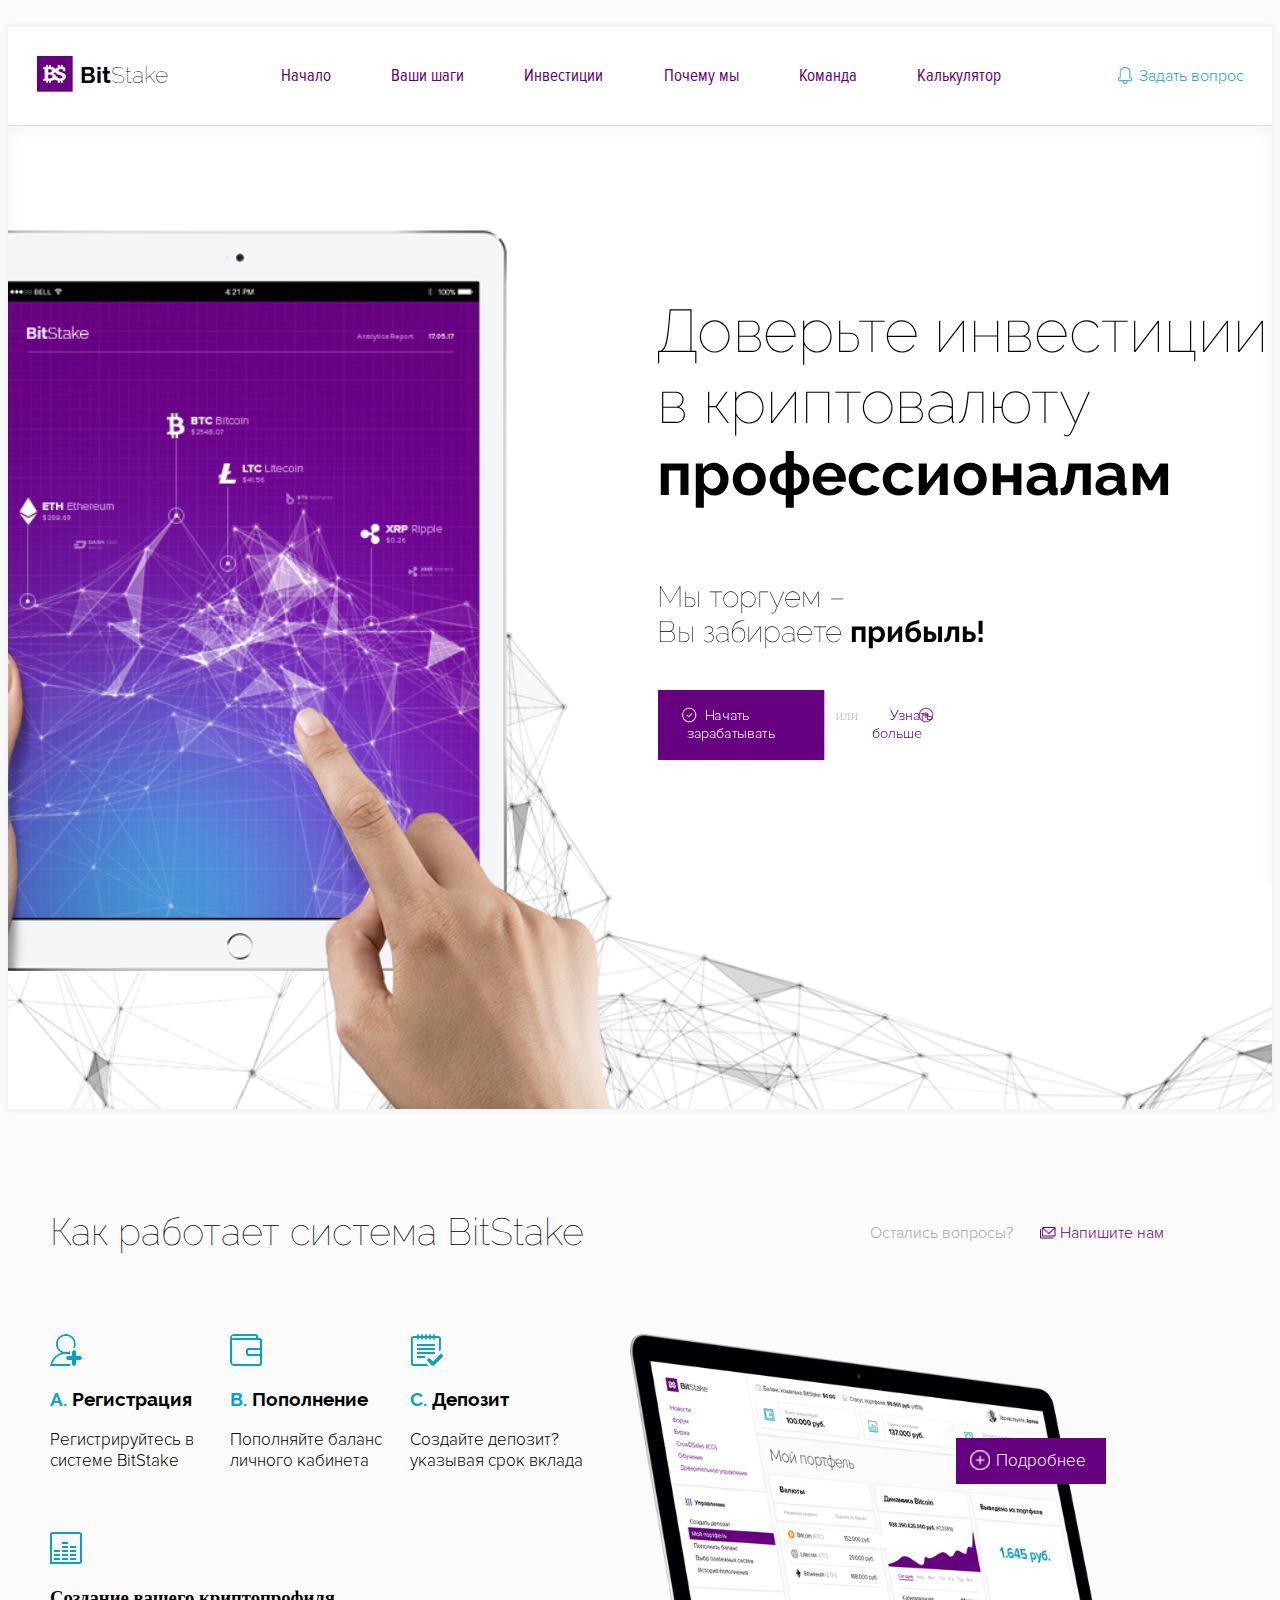
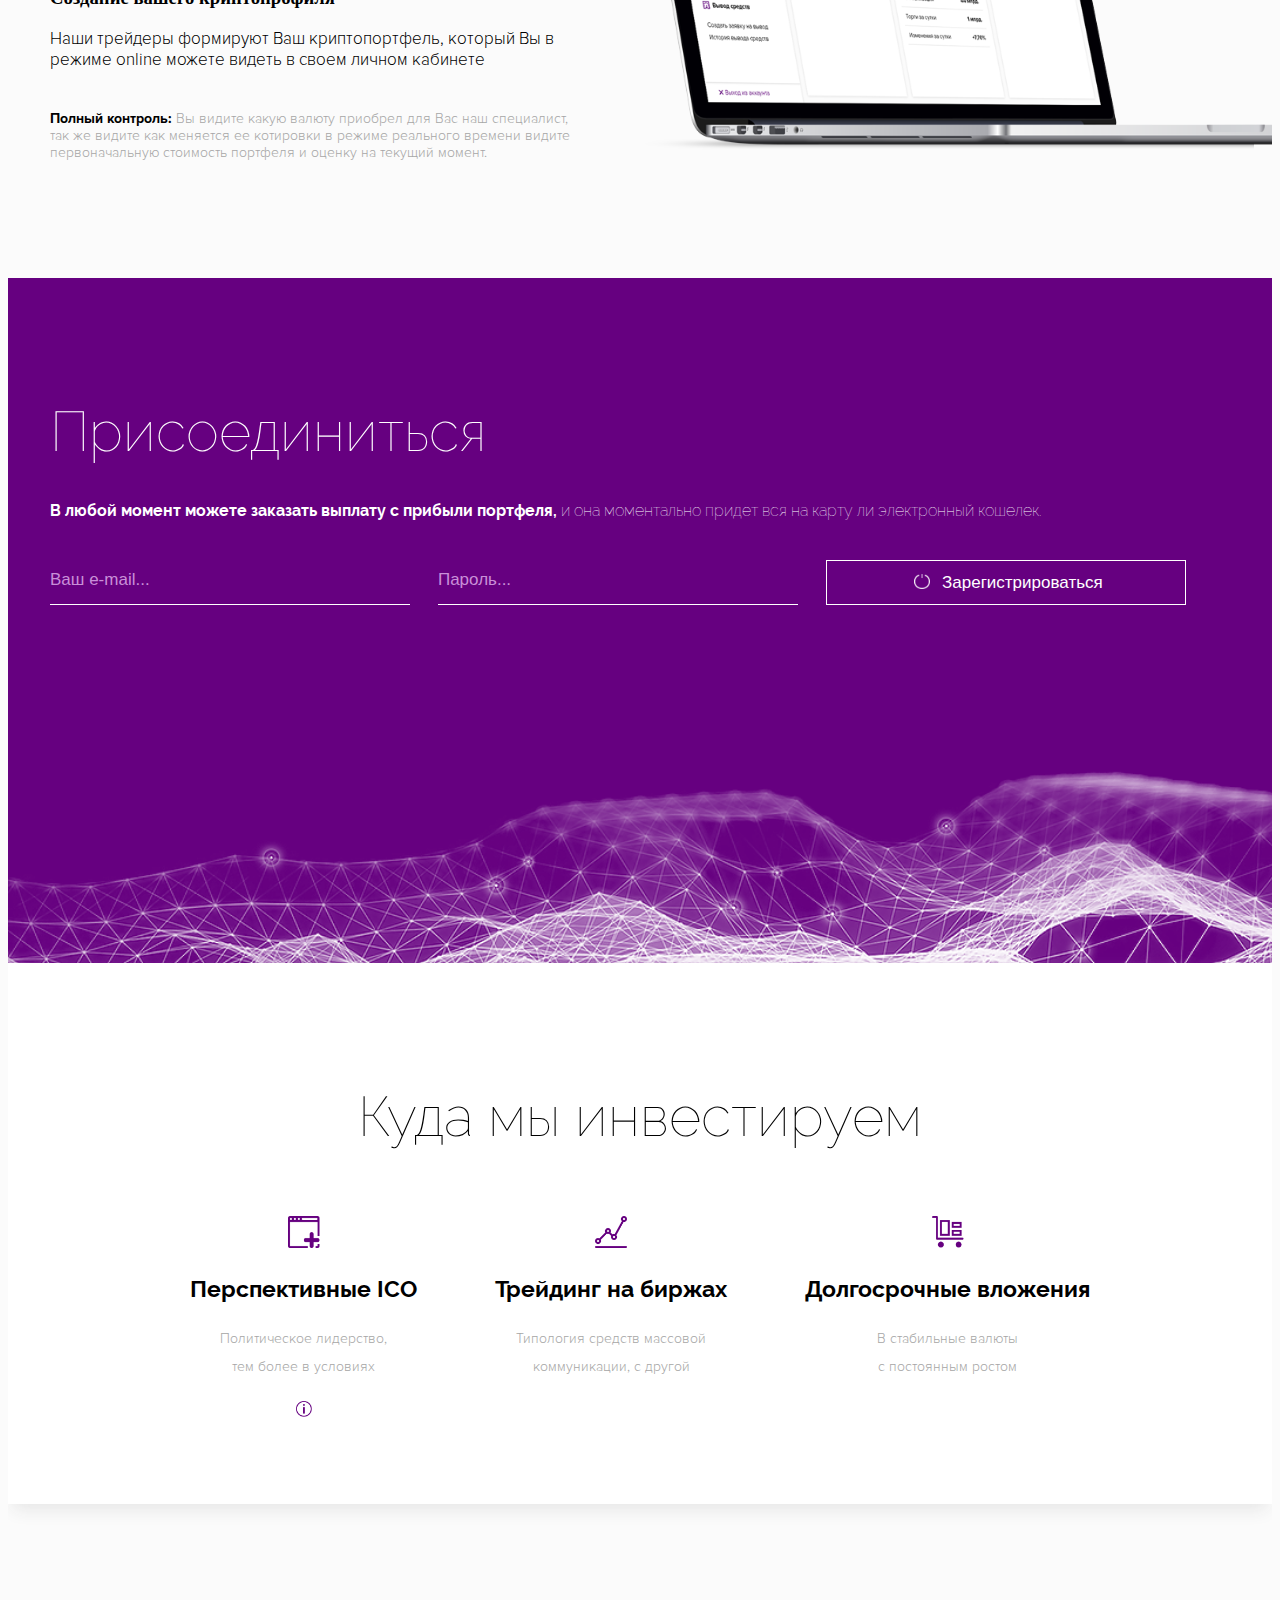
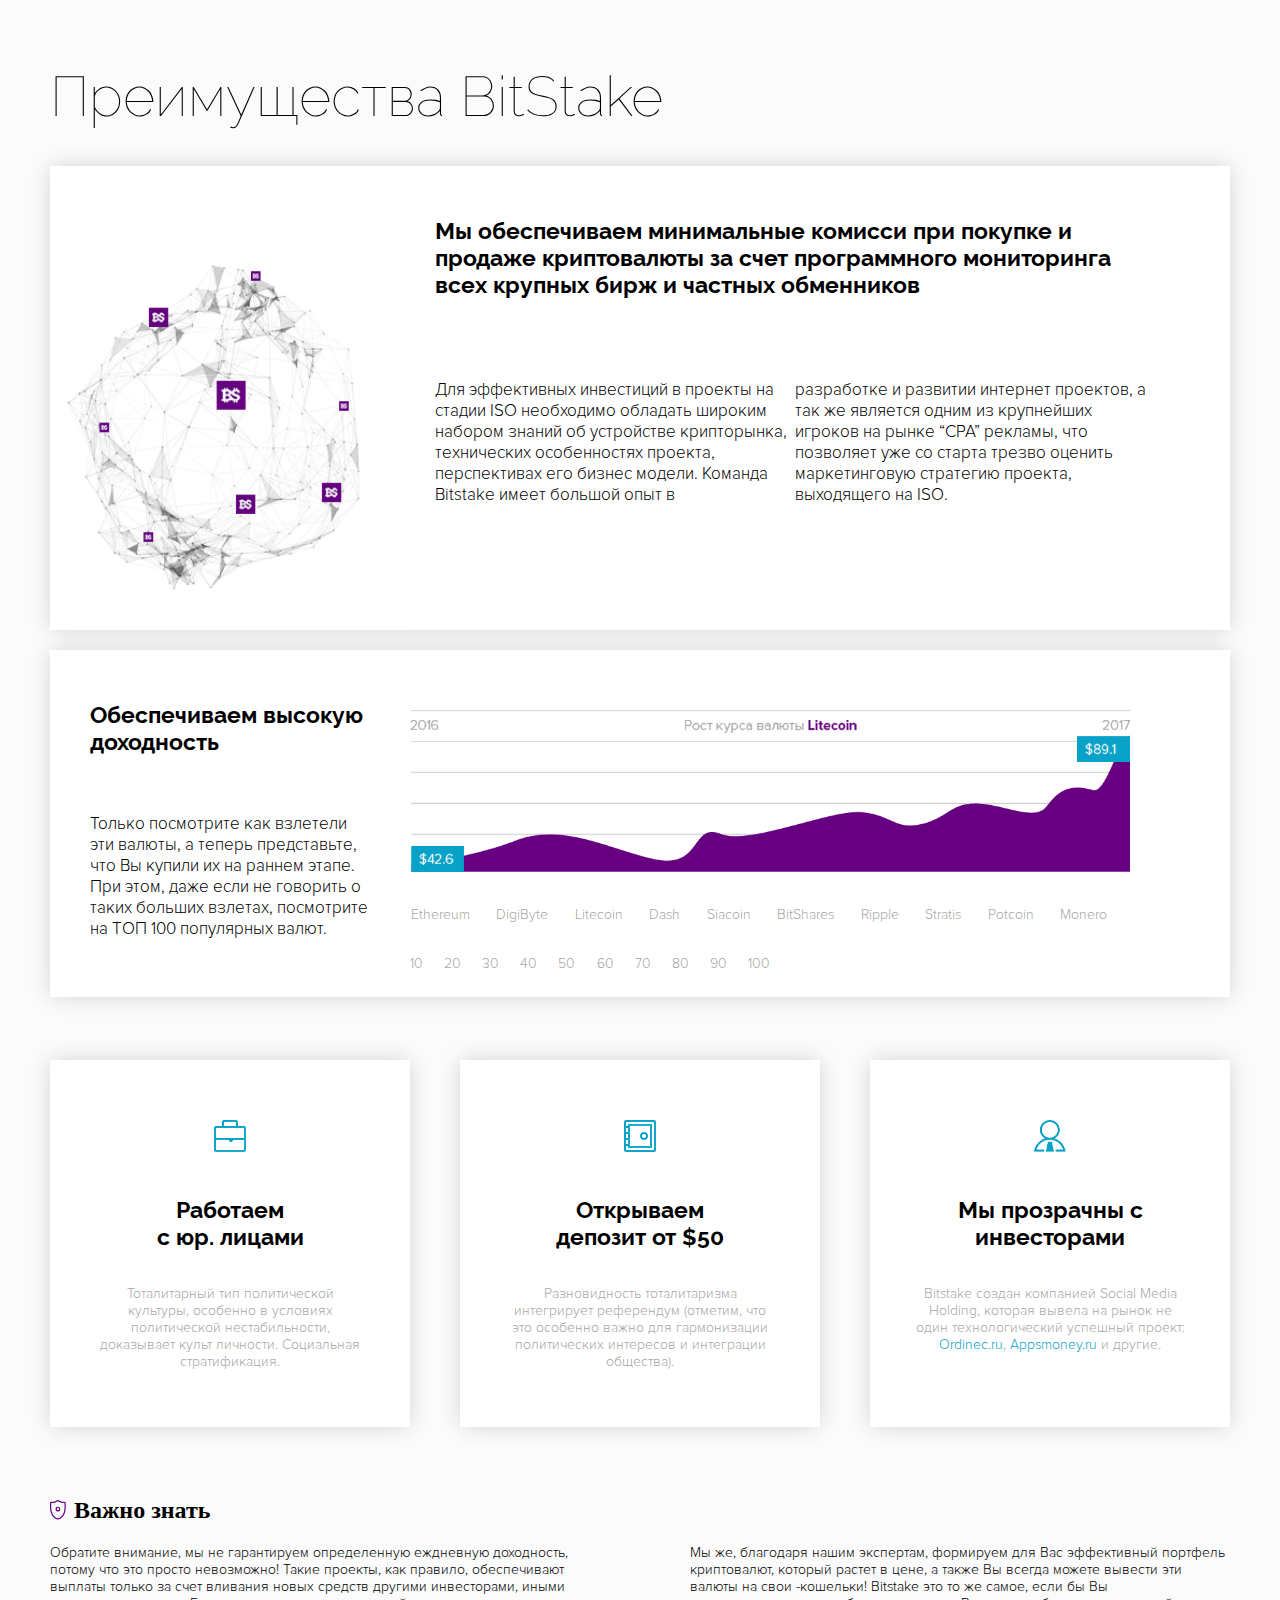
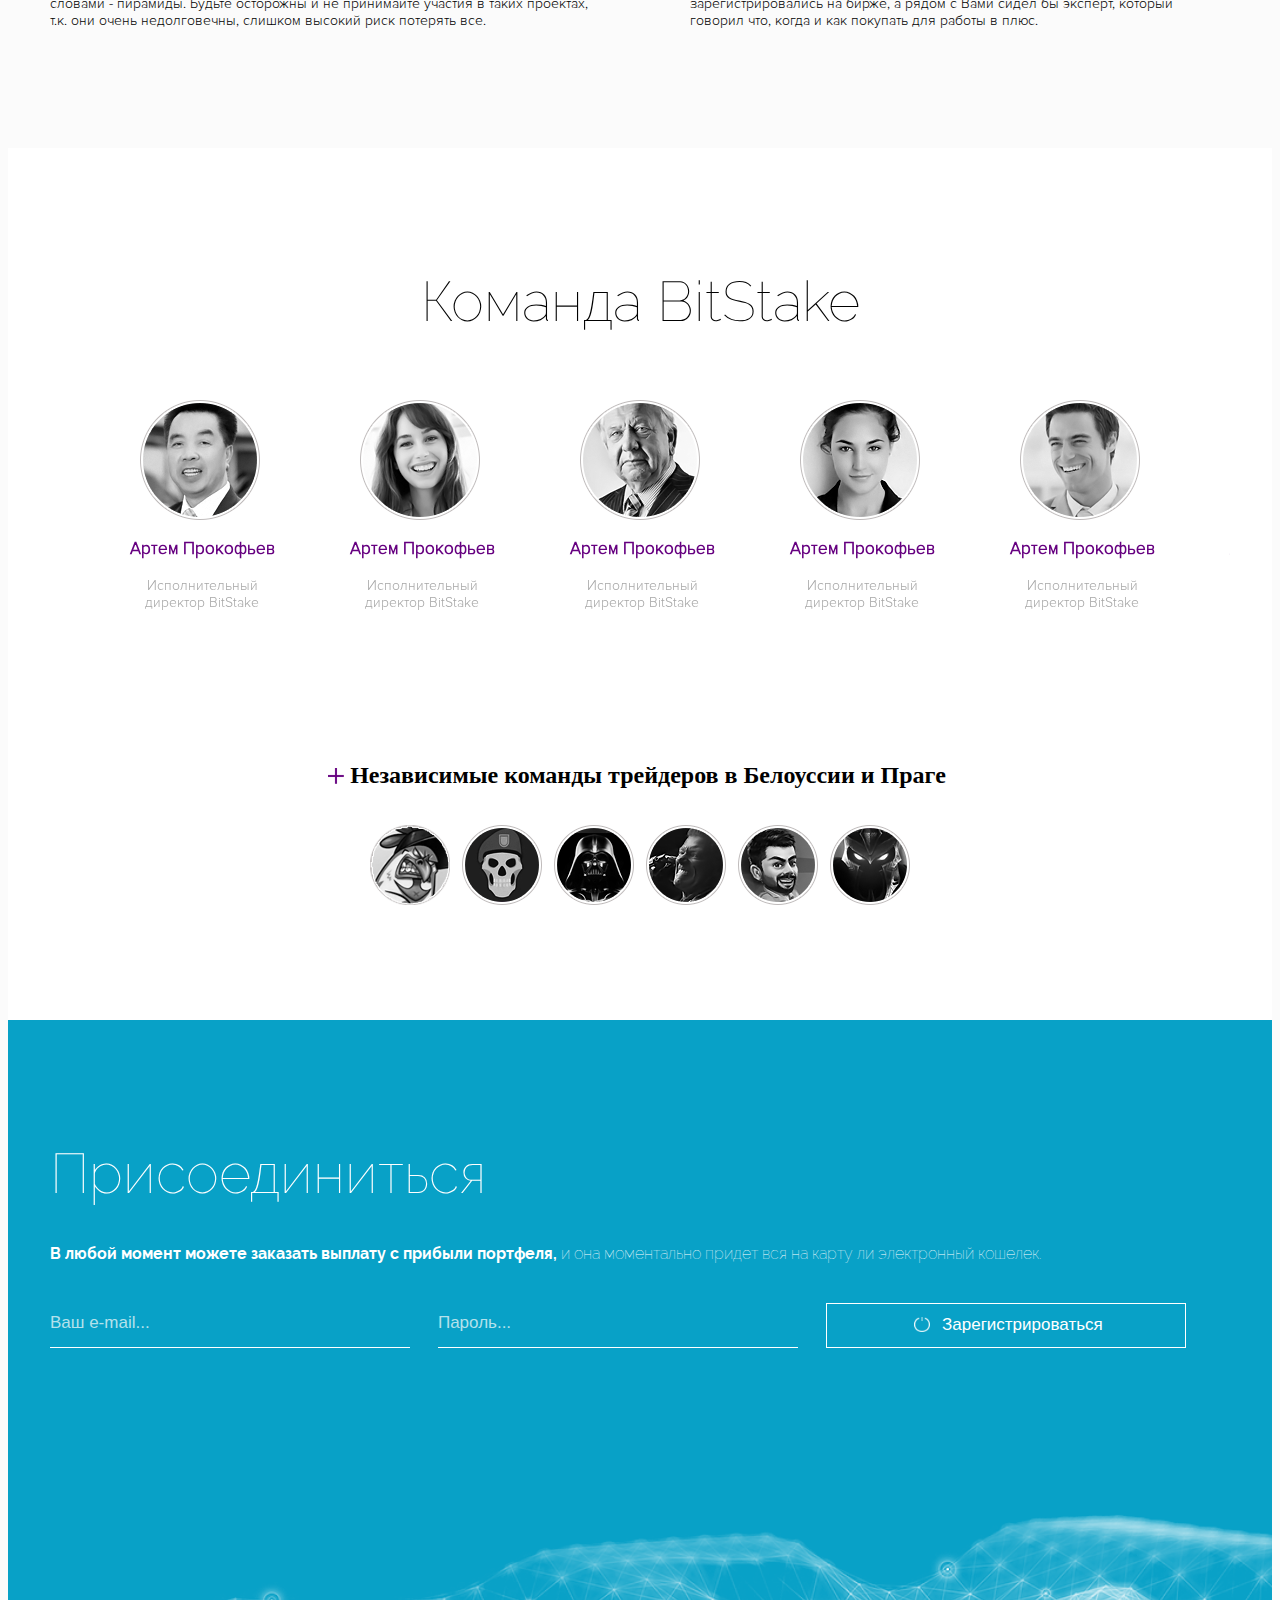
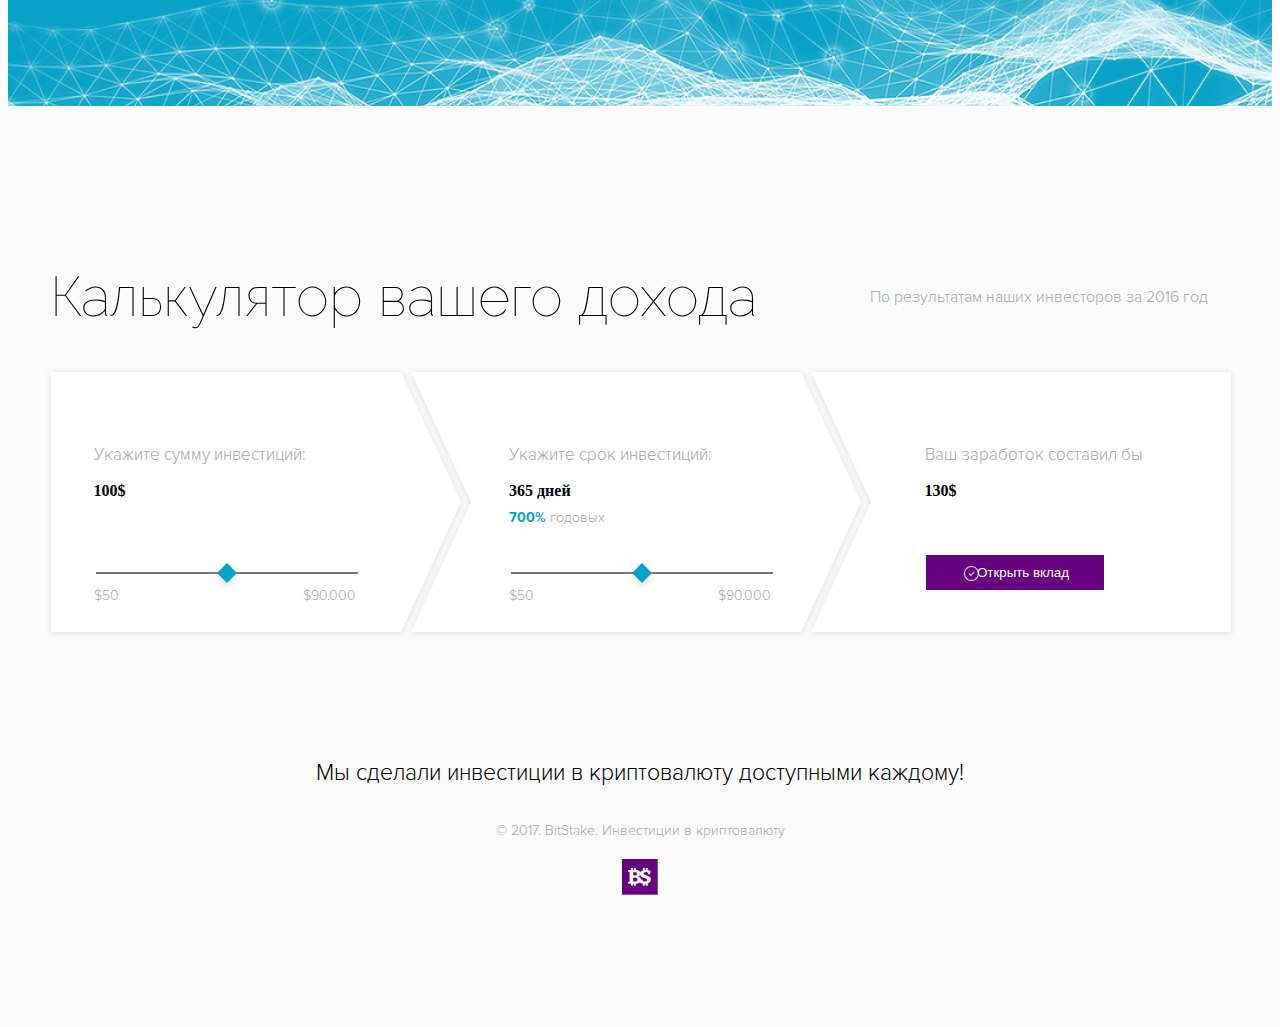
==== commit 03b5935c: "конец верстки" ====
--- a/index.html
+++ b/index.html
@@ -7,6 +7,8 @@
   <meta http-equiv="X-UA-Compatible" content="ie=edge">
   <link rel="stylesheet" href="style.css">
   <link rel="stylesheet" type="text/css" href="css/slick.css"/>
+    <link rel="icon" type="image/png" sizes="32x32" href="favicon-32x32.png">
+    <link rel="icon" type="image/png" sizes="16x16" href="favicon-16x16.png">
   <title>BitStake</title>
 </head>
 <body>
@@ -18,12 +20,12 @@
           <p class="nav_logo-text"><span>Bit</span>Stake</p>
         </div>
         <div class="nav-links call-4 center flex">
-          <a href="" class="nav__link">Начало</a>
-          <a href="" class="nav__link">Ваши шаги</a>
-          <a href="" class="nav__link">Инвестиции</a>
-          <a href="" class="nav__link">Почему мы</a>
-          <a href="" class="nav__link">Команда</a>
-          <a href="" class="nav__link">Калькулятор</a>
+          <a href="#start" class="nav__link">Начало</a>
+          <a href="#steps" class="nav__link">Ваши шаги</a>
+          <a href="#invest" class="nav__link">Инвестиции</a>
+          <a href="#why" class="nav__link">Почему мы</a>
+          <a href="#command" class="nav__link">Команда</a>
+          <a href="#calc" class="nav__link">Калькулятор</a>
         </div>
         <div class="nav__question flex">
           <img src="img/col.png" alt="">
@@ -33,7 +35,7 @@
         <div class="device flex ma">
           <!-- <img src="img/main.png" alt="" class="device-img call-2" width="540"> -->
           <div class="device-content call-4 fr">
-            <h1 class="device-title">Доверьте инвестиции в криптовалюту <b>профессионалам</b></h1>
+            <h1 class="device-title" id="start">Доверьте инвестиции в криптовалюту <b>профессионалам</b></h1>
             <p class="device-text">Мы торгуем –<br>
   Вы забираете <b>прибыль!</b></p>
             <div class="device-btn__wrap call-2 flex">
@@ -46,7 +48,7 @@
       <div class="main__content ma">
         <div class="main__content__wrap">
           <div class="main__content-header call-6 ma flex">
-            <h1 class="main__content__title call-4">Как работает система BitStake</h1>
+            <h1 class="main__content__title call-4" id="steps">Как работает система BitStake</h1>
             <div class="fr call-2 flex content-question">
               <p class="title-block__item--grey call">Остались вопросы?</p>
               <img src="img/mail.png" alt="" class="mail-icon">
@@ -100,7 +102,7 @@
           </div>
         </div>
         <div class="invest">
-          <h1 class="invest__title-main center">Куда мы инвестируем</h1>
+          <h1 class="invest__title-main center" id="invest">Куда мы инвестируем</h1>
           <section class="invest__flex-content call-5 flex ma">
             <div class="invest__content-item">
               <img class="invest__img" src="img/ico.png">
@@ -122,7 +124,8 @@
             </div>
           </section>
             </div>
-            <section class="kard call-6 ma">
+          <div id="why"></div>
+          <section class="kard call-6 ma">
               <h1 class="kard-main_title">Преимущества BitStake</h1>
               <div class="kard-block flex-content">
                 <img class="kard-block__img call-2" src="img/think.png">
@@ -199,7 +202,8 @@
                   <img class="item__img center ma" src="img/opacity.png">
                   <h2 class="item__title center">Мы прозрачны
   с инвесторами</h2>
-                  <p class="item__text center">Bitstake создан компанией Social Media Holding, которая вывела на рынок не один технологический успешный проект: Ordinec.ru, Appsmoney.ru и другие.</p>
+                  <p class="item__text center">Bitstake создан компанией Social Media Holding, которая вывела на рынок не один технологический успешный проект:
+                      <a href="">Ordinec.ru</a>, <a href="">Appsmoney.ru</a> и другие.</p>
                 </div>
               </div>
             </div>
@@ -213,7 +217,7 @@
                 <p class="info__text call-3">Мы же, благодаря нашим экспертам, формируем для Вас эффективный портфель криптовалют, который растет в цене, а также Вы всегда можете вывести эти валюты на свои -кошельки!  Bitstake это то же самое, если бы Вы зарегистрировались на бирже, а рядом с Вами сидел бы эксперт, который говорил что, когда и как покупать для работы в плюс.  </p>
               </div>
             </div>
-            <div class="command">
+            <div class="command" id="command">
               <h1 class="command__title center">Команда BitStake</h1>
                 <div class="row command__slider  call-6">
                   <div class="slide img img-1 center">
@@ -287,7 +291,7 @@
                 </form>
               </div>
             </div>
-            <div class="calc-main__header ma call-6 flex">
+            <div class="calc-main__header ma call-6 flex" id="calc">
               <h1 class="calc__title call-4">Калькулятор вашего дохода</h1>
                 <p class="calc__desc call-2 fr">По результатам наших инвесторов за 2016 год</p>
             </div>
@@ -332,9 +336,8 @@
               <img src="img/lg.png" alt="" class="footer__logo center">
             </div>
       </div>
-    </div>
-  </div>
   <script type="text/javascript" src="js/jquery-3.2.1.min.js"></script>
+  <script type="text/javascript" src="js/jquery.tap.js"></script>
   <script type="text/javascript" src="js/script.js"></script>
   <script type="text/javascript" src="js/slick.min.js"></script>
 </body>
--- a/style.css
+++ b/style.css
@@ -56,13 +56,13 @@
 @font-face {
   font-family: 'Proxima Nova Condensed Extrabold';
   src: url('fonts/Proxima Nova Condensed Extrabold Italic.otf');
-  font-weight: bolder;
+  font-weight: 800;
   font-style: italic;
 }
 @font-face {
   font-family: 'Proxima Nova Condensed Extrabold';
   src: url('fonts/Proxima Nova Condensed Extrabold.otf');
-  font-weight: bolder;
+  font-weight: 800;
   font-style: normal;
 }
 @font-face {
@@ -249,19 +249,7 @@
   font-weight: 500;
   font-style: normal;
 }
-/*
-@font-face {
-  font-family: 'Proxima Nova';
-  src: url('fonts/Proxima Nova Extrabold Italic.otf');
-  font-weight: 800;
-  font-style: normal;
-}
-@font-face {
-  font-family: 'Proxima Nova';
-  src: url('fonts/Proxima Nova Extrabold Italic.otf');
-  font-weight: 800;
-  font-style: normal;
-}*/
+
 p{
   margin-top: 0;
   margin-bottom: 0;
@@ -346,12 +334,11 @@
   border-bottom: 2px solid transparent;
 
 }
-.nav__link:hover{
+.nav__link--active{
   border-bottom: 2px solid #660080;
 }
 .nav-links{
-  padding: 38px 0 33px 0;
-  margin-left: 24%;
+  padding: 38px 115px 33px 0;
 }
 .nav_logo{
   float: left;
@@ -360,7 +347,6 @@
   height: 36px;
 }
 .nav__question{
-  width: 125px;
   width: 128px;
   float: right;
   color: #08a1c7;
@@ -385,18 +371,18 @@
 }
 .device-btn__wrap{
   position: relative;
-  bottom: -111px;
+  bottom: -78px;
   left: 92px;
 }
 .device-btn__wrap span{
   align-items: initial;
-  margin: 10px 8px 0px 8px;
+  margin: 19px -5px 0px 12px;
   color: #ccc;
 }
 .shadow-container{
-  -webkit-box-shadow: 0px 0px 17px 5px rgba(229,229,229,1);
--moz-box-shadow: 0px 0px 17px 5px rgba(229,229,229,1);
-box-shadow: 0px 0px 17px 5px rgba(229,229,229,1);
+  -webkit-box-shadow: 0px 0px 6px 2px rgba(241,241,241,1);
+  -moz-box-shadow: 0px 0px 6px 2px rgba(241,241,241,1);
+  box-shadow: 0px 0px 6px 2px rgba(241,241,241,1);
 }
 .main__bg{
   background-color: #fff;
@@ -431,7 +417,7 @@
   font-weight: 100;
   position: relative;
   font-size: 33px;
-  bottom: -75px;
+  bottom: -33px;
   left: 91px;
 }
 .device-text b{
@@ -467,7 +453,7 @@
 .device-btn{
   display: inline-table;
   background: #660080;
-  padding: 10px 32px 10px 32px;
+  padding: 19px 32px 19px 32px;
 }
 .device-btn a{
   color: #ffffff;
@@ -478,12 +464,12 @@
   display: inline-block;
   position: absolute;
   left: 27px;
-  top: 11px;
+  top: 20px;
   height: 16px;
 }
 .device-btn-more{
   display: inline-table;
-  padding: 10px 32px 10px 7px;
+  padding: 19px 32px 10px 20px;
 }
 .device-btn-more a{
   color: #660080;;
@@ -496,8 +482,8 @@
 .device-btn-more img{
   display: inline-block;
   position: absolute;
-  left: 285px;
-  top: 11px;
+  left: 290px;
+  top: 20px;
   height: 16px;
 }
 .mail-icon{
@@ -570,6 +556,12 @@
 }
 .connect__form{
   margin-top: 40px;
+}
+.pink input[type="email"],
+.pink input[type="password"]{
+  color: #c98fd8;
+  font-size: 17px;
+  font-weight: 100;
 }
 .connect__form-email,
 .connect__form-psw
@@ -579,6 +571,8 @@
   background: none;
   border-bottom: 1px solid #fff;
   color: #b4e1ec;
+  font-size: 17px;
+  font-weight: 100;
 }
 .pink input[type="email"]::placeholder,
 .pink input[type="password"]::placeholder{
@@ -668,7 +662,7 @@
 }
 .kard-block__img{
   margin-top: 60px;
-  padding: -right: 25px;
+  padding-right: 25px;
 }
 .kard-block__text{
   font-family: 'Proxima Nova Light';
@@ -730,7 +724,9 @@
   font-size: 14px;
   margin-top: 35px;
   margin-bottom: 57px;
-  /*line-height: 2em;*/
+}
+.item__text a{
+  color: #08a1c7;
 }
 .items{
   padding-top: 63px;
@@ -742,9 +738,9 @@
 }
 .item{
   background: #fff;
-  -webkit-box-shadow: 0px 0px 21px -2px rgba(204,204,204,1);
-  -moz-box-shadow: 0px 0px 21px -2px rgba(204,204,204,1);
-  box-shadow: 0px 0px 21px -2px rgba(204,204,204,1);
+  -webkit-box-shadow: 0 0 21px -2px rgba(204,204,204,1);
+  -moz-box-shadow: 0 0 21px -2px rgba(204,204,204,1);
+  box-shadow: 0 0 21px -2px rgba(204,204,204,1);
 }
 .item__img{
   margin-top: 60px;
@@ -805,27 +801,21 @@
 }
 .img-1{
   background: url('img/1.png') no-repeat top center;
-  /*width: 220px;*/
 }
 .img-2{
   background: url('img/2.png') no-repeat top center;
-  /*width: 220px;*/
 }
 .img-3{
   background: url('img/3.png') no-repeat top center;
-  /*width: 220px;*/
 }
 .img-4{
   background: url('img/4.png') no-repeat top center;
-  /*width: 220px;*/
 }
 .img-5{
   background: url('img/5.png') no-repeat top center;
-  /*width: 220px;*/
 }
 .img-6{
   background: url('img/6.png') no-repeat top center;
-  /*width: 220px;*/
 }
 .expert{
   background: #fff;
@@ -839,15 +829,16 @@
   height: 80px;
 }
 .command-subheader{
-  padding: top: 76px;
+  padding-top: 76px;
 }
 .command__images{
   padding-top: 36px;
   padding-bottom: 115px;
 }
 .calc-bg{
-  height: 260px;
+  height: 272px;
   background: url('img/bg-sub.png');
+  width: 1191px !important;
 }
 article{
   width: 180px;
@@ -876,10 +867,10 @@
   width: 1180px;
 }
 .slick-list{
-  padding: none !important;
+  padding: 0 !important;
 }
 .draggable{
-    padding: none !important;
+    padding: 0 !important;
 }
 .main__content{
   overflow: hidden;
@@ -923,16 +914,12 @@
 {
     -webkit-appearance: none;
     background-color: #08a1c7;
-    /*border: 1px solid #888;*/
-    /*opacity: 1.0;*/
     width: 14px;
     height: 14px;
     transform: rotate(45deg);
-
-    /*-webkit-box-shadow: 0px 10px 5px -6px rgba(179,179,179,1);
-      -moz-box-shadow: 0px 10px 5px -6px rgba(179,179,179,1);
-      box-shadow: 0px 10px 5px -6px rgba(179,179,179,1);*/
-    /*border-radius: 14px;*/
+  -webkit-box-shadow: 3px 3px 6px 0 rgba(228,228,228,1);
+  -moz-box-shadow: 3px 3px 6px 0 rgba(228,228,228,1);
+  box-shadow: 3px 3px 6px 0 rgba(228,228,228,1);
 }
 
 input[type=range]:focus
@@ -946,8 +933,9 @@
 .footer__desc{
   font-size: 14px;
   font-family: 'Proxima Nova Light';
-  font-weight: : 100;
+  font-weight: 100;
   color: #a6a6a6;
+  margin-top: 35px;
 }
 .footer{
   padding-top: 120px;
@@ -1002,3 +990,9 @@
   font-family: 'Proxima Nova Light';
   font-size: 14px;
 }
+/*@media (max-width: 320px) {*/
+  /*.nav-links,*/
+  /*.nav__question{*/
+    /*display: none;*/
+  /*}*/
+/*}*/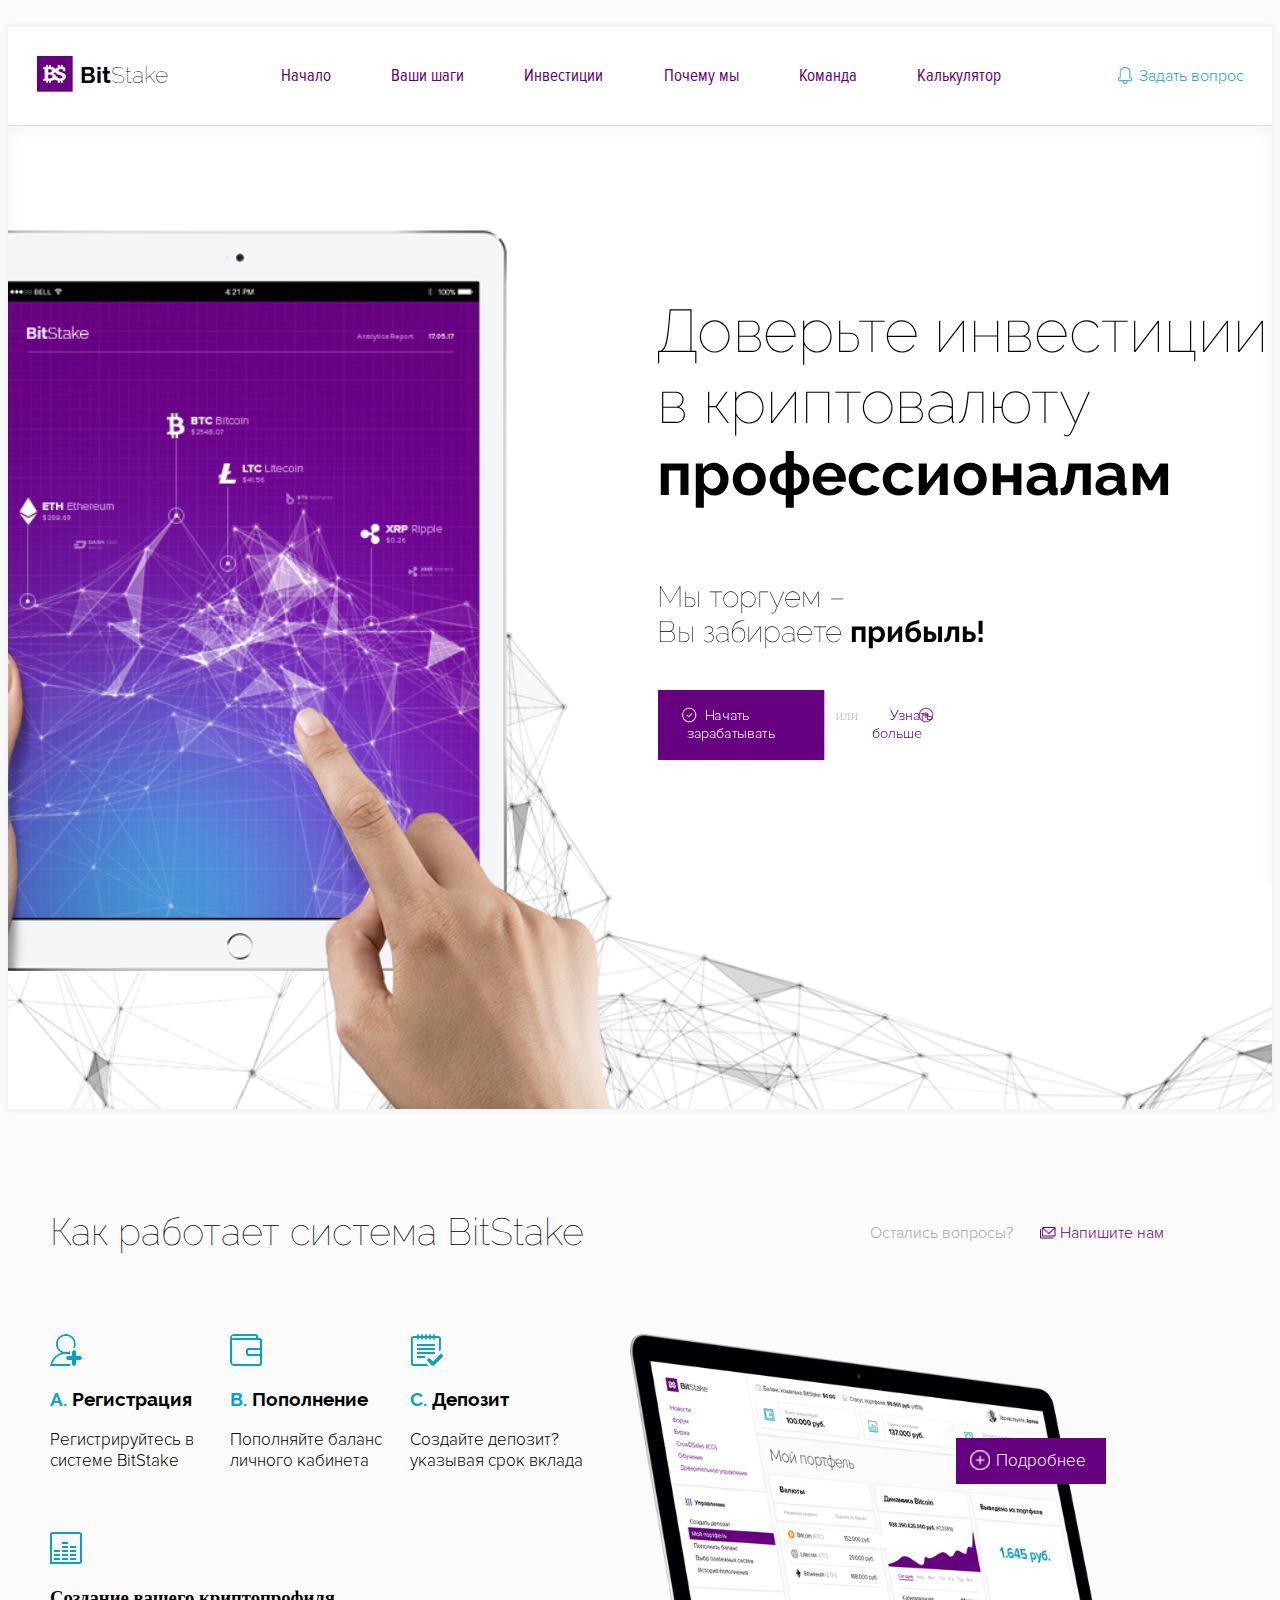
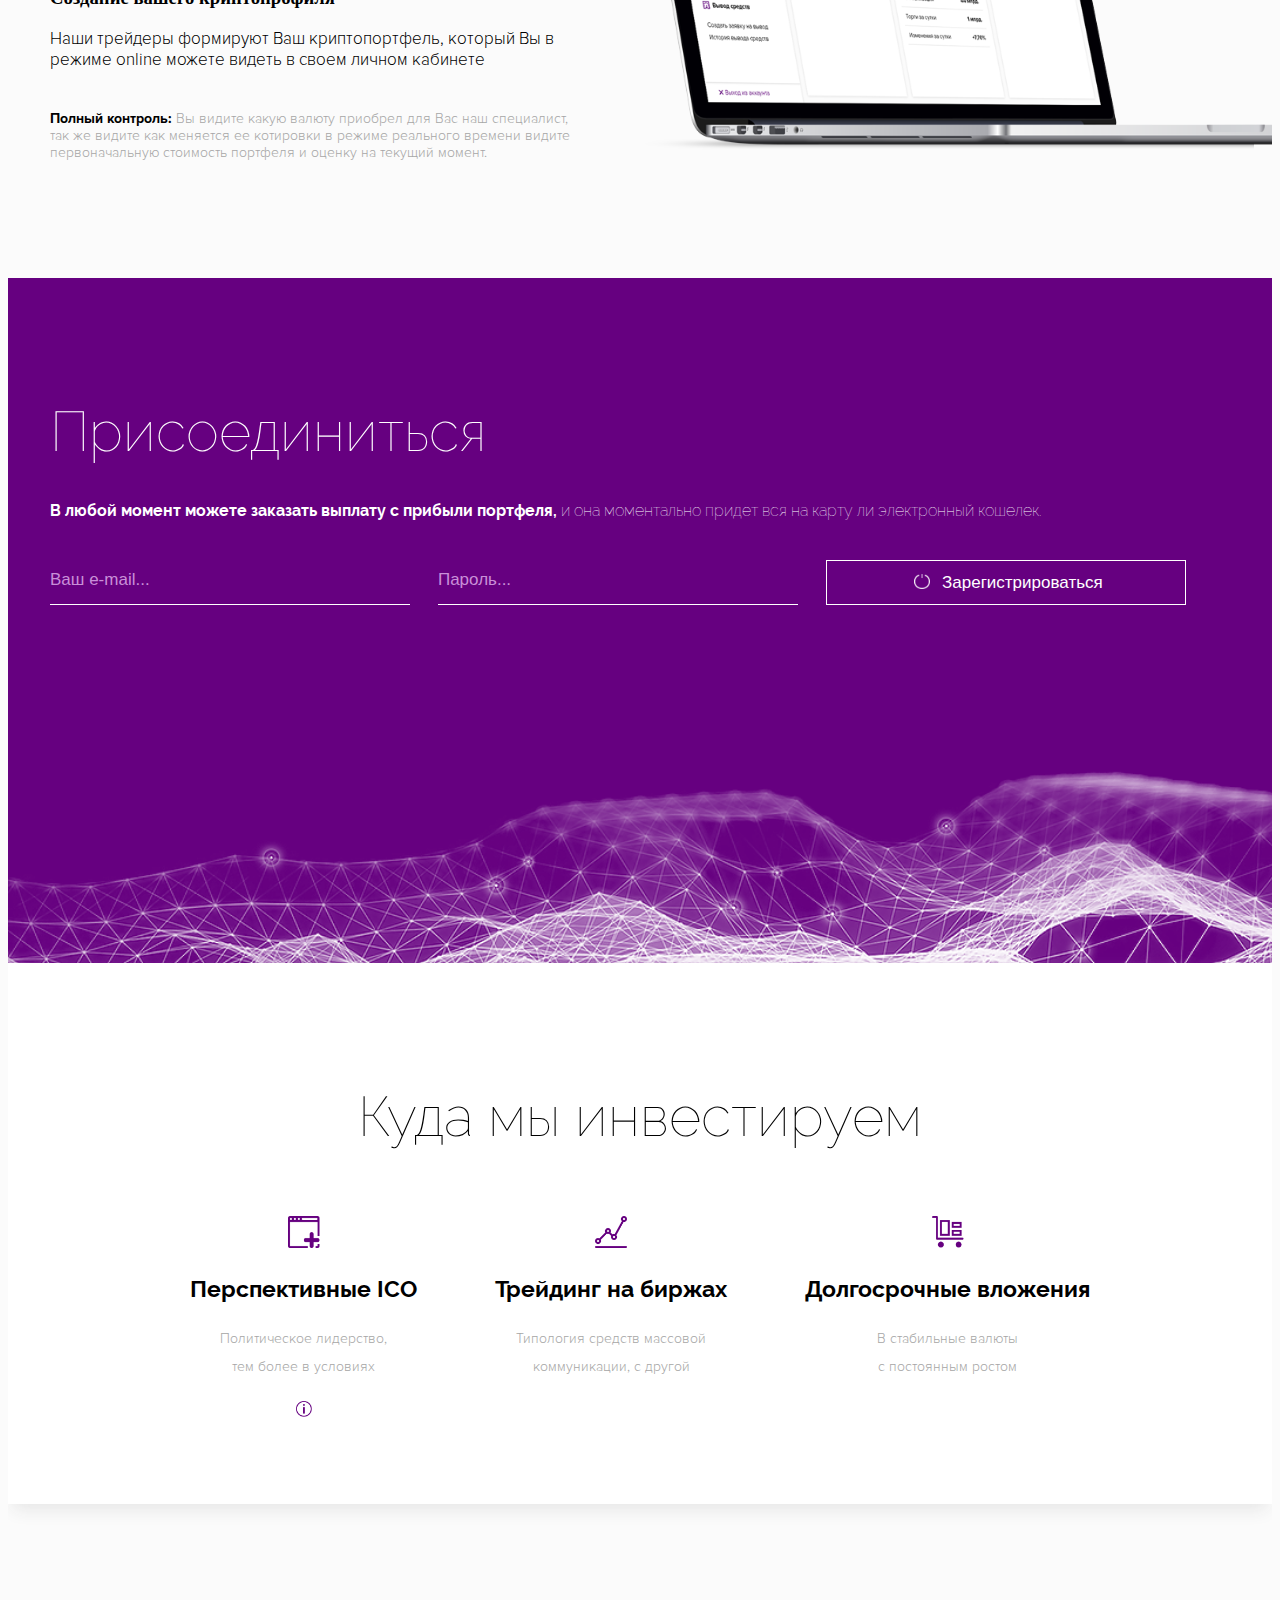
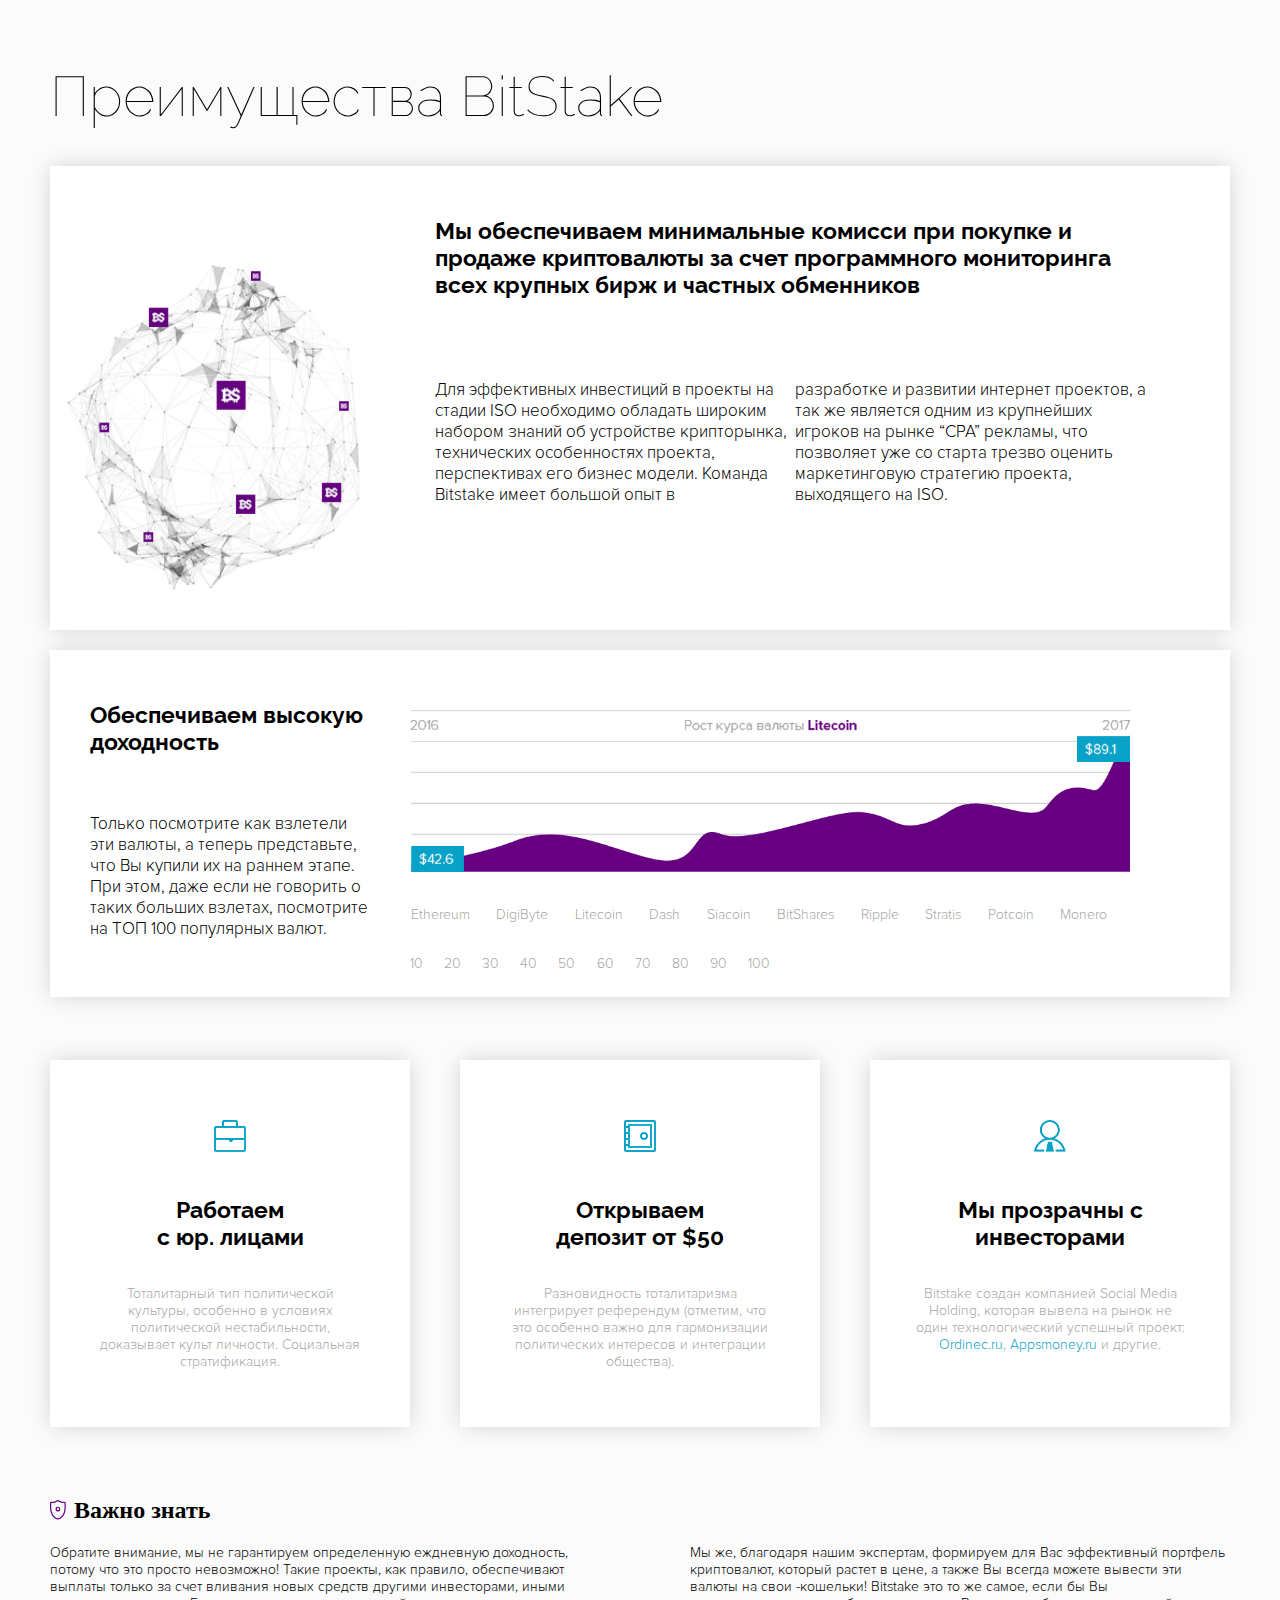
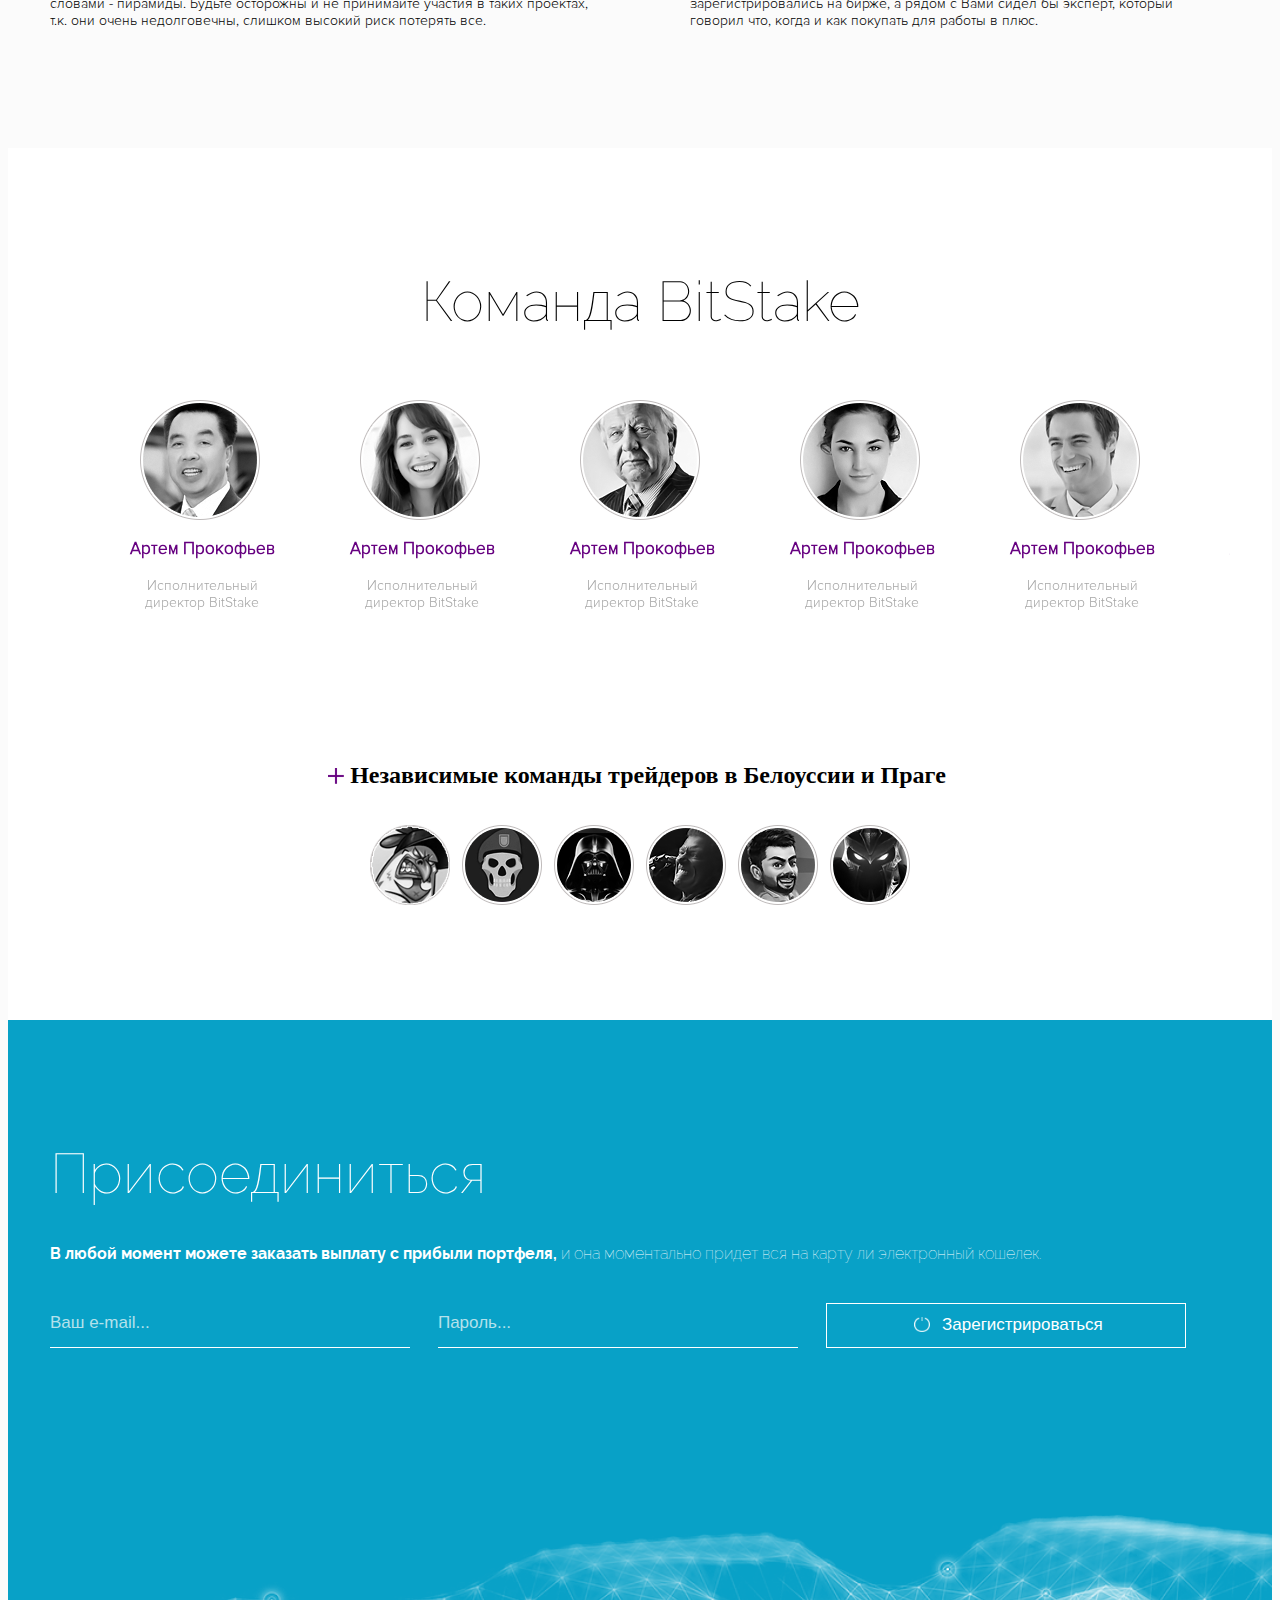
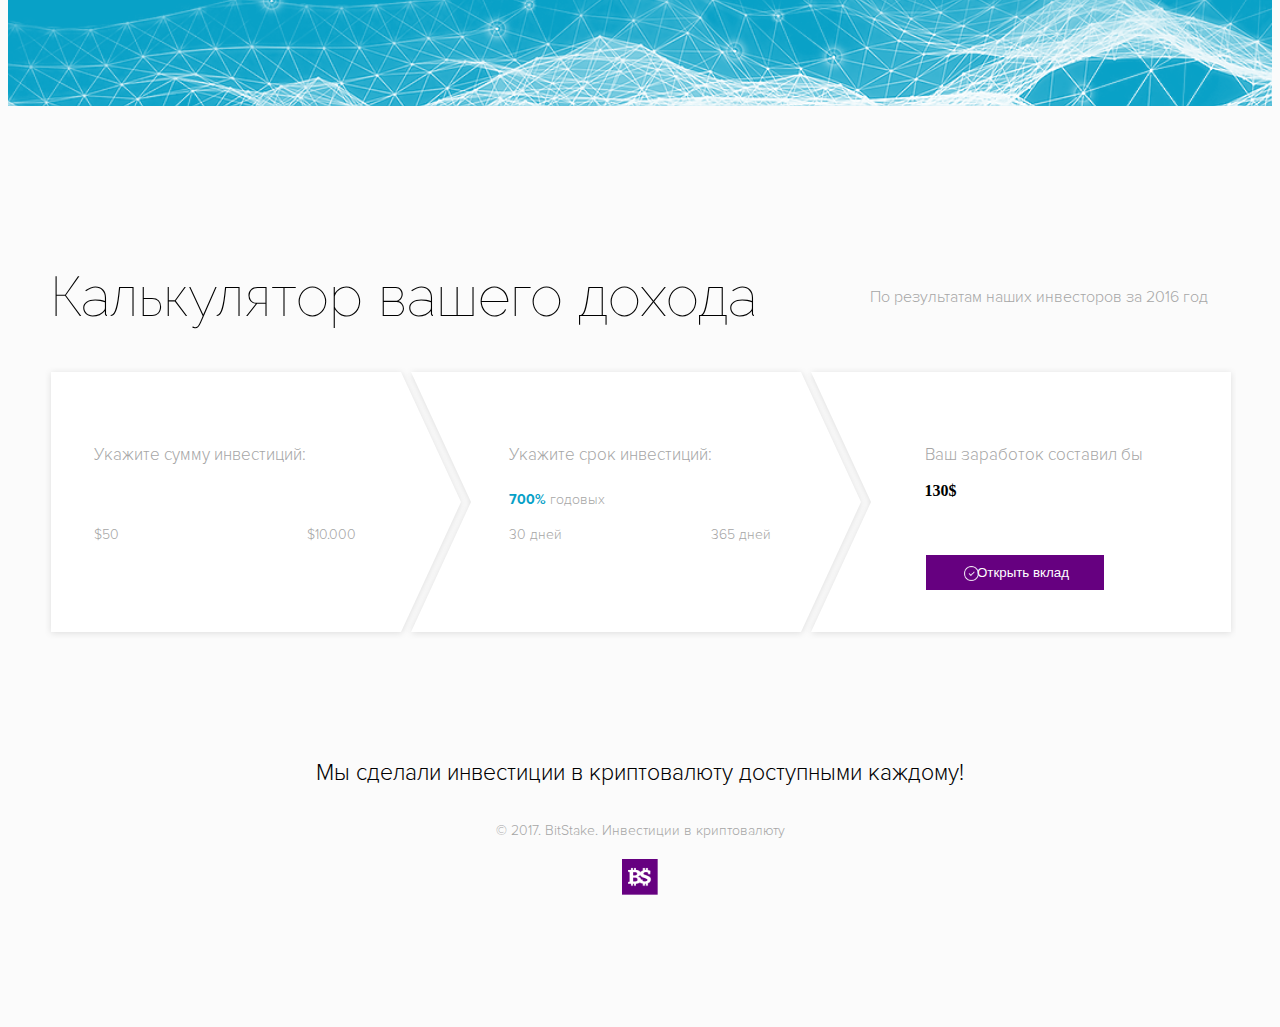
==== commit 12369586: "add index.html" ====
--- a/index.html
+++ b/index.html
@@ -5,6 +5,7 @@
   <!-- <meta name="viewport" content="width=device-width, initial-scale=1.0"> -->
   <meta name="viewport" content="width=device-width, initial-scale=1.0, maximum-scale=1.0, user-scalable=no">
   <meta http-equiv="X-UA-Compatible" content="ie=edge">
+    <link rel="stylesheet" href="css/jquery-ui.min.css">
   <link rel="stylesheet" href="style.css">
   <link rel="stylesheet" type="text/css" href="css/slick.css"/>
     <link rel="icon" type="image/png" sizes="32x32" href="favicon-32x32.png">
@@ -93,9 +94,13 @@
           <div class="connect call-6 ma">
             <h1 class="connect__title">Присоединиться</h1>
             <p class="connect__text"><span>В любой момент можете заказать выплату с прибыли портфеля,</span> и она моментально придет вся на карту ли электронный кошелек.</p>
-            <form action="" class="connect__form pink flex">
-              <input type="email" name="email" placeholder="Ваш e-mail..." class="connect__form-email call-2">
-              <input type="password" name="password" placeholder="Пароль..." class="connect__form-psw call-2">
+            <form action="" class="connect__form pink flex" data-color="pink">
+                <div class="field-for-validate">
+                    <input type="email" name="email" placeholder="Ваш e-mail..." class="connect__form-email call-2">
+                </div>
+                <div class="field-for-validate">
+                    <input type="password" name="password" placeholder="Пароль..." class="connect__form-psw call-2">
+                </div>
               <input type="submit" class="connect__form-btn call-2" value="Зарегистрироваться">
               <img src="img/reg.png" alt="" class="btn-img">
             </form>
@@ -283,9 +288,13 @@
               <div class="connect call-6 ma">
                 <h1 class="connect__title">Присоединиться</h1>
                 <p class="connect__text"><span>В любой момент можете заказать выплату с прибыли портфеля,</span> и она моментально придет вся на карту ли электронный кошелек.</p>
-                <form action="" class="connect__form flex">
-                  <input type="email" name="email" placeholder="Ваш e-mail..." class="connect__form-email call-2">
-                  <input type="password" name="password" placeholder="Пароль..." class="connect__form-psw call-2">
+                <form action="" class="connect__form flex blue" data-color="blue">
+                    <div class="field-for-validate">
+                        <input type="email" name="email" placeholder="Ваш e-mail..." class="connect__form-email call-2">
+                    </div>
+                    <div class="field-for-validate">
+                        <input type="password" name="password" placeholder="Пароль..." class="connect__form-psw call-2">
+                    </div>
                   <input type="submit" class="connect__form-btn call-2" value="Зарегистрироваться">
                   <img src="img/reg.png" alt="" class="btn-img">
                 </form>
@@ -299,24 +308,24 @@
                 <div class="calc__item call-2">
                   <div class="calc-wrap ma">
                     <h3 class="calc__sum">Укажите сумму инвестиций:</h3>
-                    <b>100$</b>
+                    <div class="result-sum"></div>
                       <p class="transparent"><span>1</span></p>
-                      <input type="range">
+                      <div class="slider-sum"></div>
                         <div class="flex sum-wrap">
                           <p class="call-1">$50</p>
-                          <p class="call-1">$90.000</p>
+                          <p class="call-1">$10.000</p>
                       </div>
                   </div>
                 </div>
                 <div class="calc__item call-2">
                   <div class="calc-wrap ma">
                     <h3 class="calc__sum">Укажите срок инвестиций:</h3>
-                    <b>365 дней</b>
+                      <div class="result-date"></div>
                     <p><span>700% </span>годовых</p>
-                      <input type="range">
+                      <div class="slider"></div>
                         <div class="flex sum-wrap">
-                          <p class="call-1">$50</p>
-                          <p class="call-1">$90.000</p>
+                          <p class="call-1">30 дней</p>
+                          <p class="call-1">365 дней</p>
                         </div>
                   </div>
                 </div>
@@ -336,8 +345,11 @@
               <img src="img/lg.png" alt="" class="footer__logo center">
             </div>
       </div>
+  <div id="slider"></div>
+
   <script type="text/javascript" src="js/jquery-3.2.1.min.js"></script>
   <script type="text/javascript" src="js/jquery.tap.js"></script>
+  <script type="text/javascript" src="js/jquery-ui.min.js"></script>
   <script type="text/javascript" src="js/script.js"></script>
   <script type="text/javascript" src="js/slick.min.js"></script>
 </body>
--- a/style.css
+++ b/style.css
@@ -334,6 +334,9 @@
   border-bottom: 2px solid transparent;
 
 }
+.nav__link:hover{
+  color: #9e9e9e;
+}
 .nav__link--active{
   border-bottom: 2px solid #660080;
 }
@@ -354,6 +357,11 @@
   margin-right: 28px;
   font-family: 'Proxima Nova Light';
 }
+.nav__question:hover,
+.nav__question:active{
+  color: #9e9e9e;
+  cursor: pointer;
+}
 .invest__img{
   width: 32px;
   height: 32px;
@@ -440,6 +448,9 @@
   font-family: 'Proxima Nova Light';
   font-size: 17px;
 }
+.more-link:hover{
+  color: #fff;
+}
 .more-btn-img{
   position: relative;
   top: 4px;
@@ -459,6 +470,13 @@
   color: #ffffff;
   padding-left: 20px;
   font-family: 'Proxima Nova Light';
+}
+.device-btn:hover{
+  cursor: pointer;
+  background: #000;
+}
+.device-btn a:hover{
+  color: #fff;
 }
 .device-btn img{
   display: inline-block;
@@ -471,10 +489,16 @@
   display: inline-table;
   padding: 19px 32px 10px 20px;
 }
+.device-btn-more:hover{
+  cursor: pointer;
+}
 .device-btn-more a{
-  color: #660080;;
+  color: #660080;
   padding-left: 20px;
   font-family: 'Proxima Nova Light';
+}
+.device-btn-more a:hover{
+  color: #9e9e9e;
 }
 .left-block__title{
   font-family: 'Raleway-Bold';
@@ -556,12 +580,30 @@
 }
 .connect__form{
   margin-top: 40px;
+  /*position: relative;*/
 }
 .pink input[type="email"],
 .pink input[type="password"]{
   color: #c98fd8;
   font-size: 17px;
   font-weight: 100;
+}
+.field-for-validate{
+  position: relative;
+}
+.validate{
+  position: absolute;
+  background: #000;
+  right: 0px;
+  top: 0;
+  padding: 10px 20px 14px 20px;
+  font-family: "Proxima Nova Light";
+}
+.pink{
+  color: #c98fd8;
+}
+.blue{
+  color: #b4e1ec;
 }
 .connect__form-email,
 .connect__form-psw
@@ -593,6 +635,17 @@
   color: #fff;
   font-size: 17px;
 }
+.pink .connect__form-btn:hover{
+  background: #fff;
+  color: #c98fd8;
+  font-family: "Proxima Nova Light";
+}
+.blue connect__form-btn:hover{
+  cursor: pointer;
+  color: #b4e1ec;
+  font-family: "Proxima Nova Light";
+  background: #fff;
+}
 .btn-img{
   position: relative;
   right: 300px;
@@ -610,6 +663,9 @@
   padding: 20px 0 83px 0;
   width: 16px;
 }
+.invest-ing-img:hover{
+  cursor: pointer;
+}
 .invest__title-main{
   font-family: 'Raleway-Thin';
   font-size: 56px;
@@ -678,6 +734,10 @@
   background: #660080;
   text-align: center;
 }
+.more-btn:hover{
+  cursor: pointer;
+  background: #000;
+}
 .kard-main_title{
   font-family: 'Raleway-Thin';
   font-size: 56px;
@@ -717,6 +777,10 @@
   margin-left: 4px;
   color: #660080;
   font-family: 'Proxima Nova Light';
+}
+.title-block__item:hover{
+  color: #9e9e9e;
+  cursor: pointer;
 }
 .item__text{
   font-family: 'Proxima Nova Light';
@@ -853,7 +917,10 @@
 .btn-ar{
   position: relative;
 }
-
+.slick-next,
+.slick-prev{
+  cursor: pointer;
+}
 .slick-next{
   left: 1228px;
   bottom: 193px;
@@ -921,10 +988,17 @@
   -moz-box-shadow: 3px 3px 6px 0 rgba(228,228,228,1);
   box-shadow: 3px 3px 6px 0 rgba(228,228,228,1);
 }
-
+input[type="range"]::-webkit-slider-thumb:hover,
+input[type="range"]::-webkit-slider-thumb:focus{
+  background-color: #9e9e9e;
+}
 input[type=range]:focus
 {
-    outline:none;
+  outline:none;
+  cursor: pointer;
+}
+input[type=range]:hover{
+  cursor: pointer;
 }
 .footer__title{
     font-family: 'Proxima Nova Light';
@@ -956,16 +1030,23 @@
 }
 .open{
   border: 1px solid #fff;
-padding: 10px 0 10px 17px;
-background: #660080;
-color: #fff;
-margin-top: 54px;
+  padding: 10px 0 10px 17px;
+  background: #660080;
+  color: #fff;
+  margin-top: 54px;
+  z-index: 1;
+  position: relative;
+}
+.open:hover{
+  background: #000;
+  cursor: pointer;
 }
 .btn-open{
   position: relative;
   right: 145px;
   bottom: -4px;
   height: 15px;
+  z-index: 1;
   }
   .calc-wrap span{
     color: #08a1c7;
@@ -989,10 +1070,4 @@
 .info__text{
   font-family: 'Proxima Nova Light';
   font-size: 14px;
-}
-/*@media (max-width: 320px) {*/
-  /*.nav-links,*/
-  /*.nav__question{*/
-    /*display: none;*/
-  /*}*/
-/*}*/+}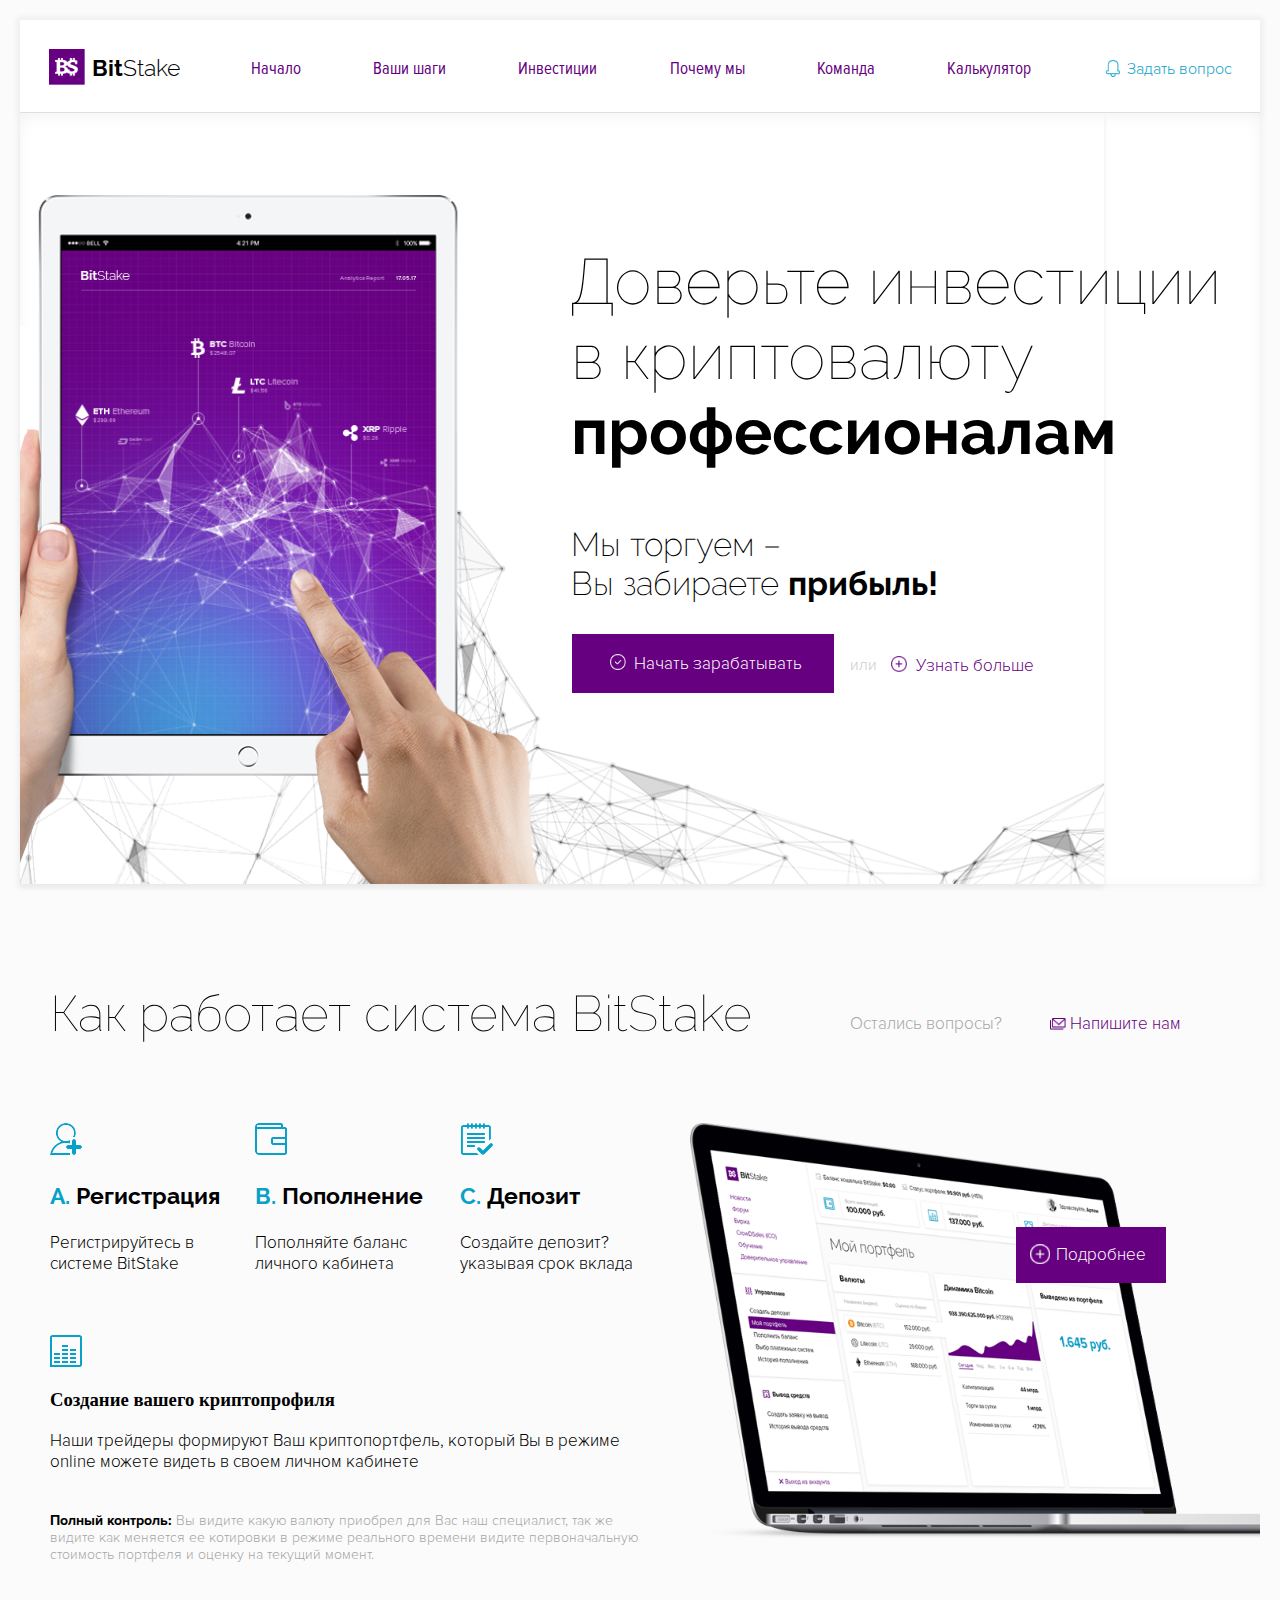
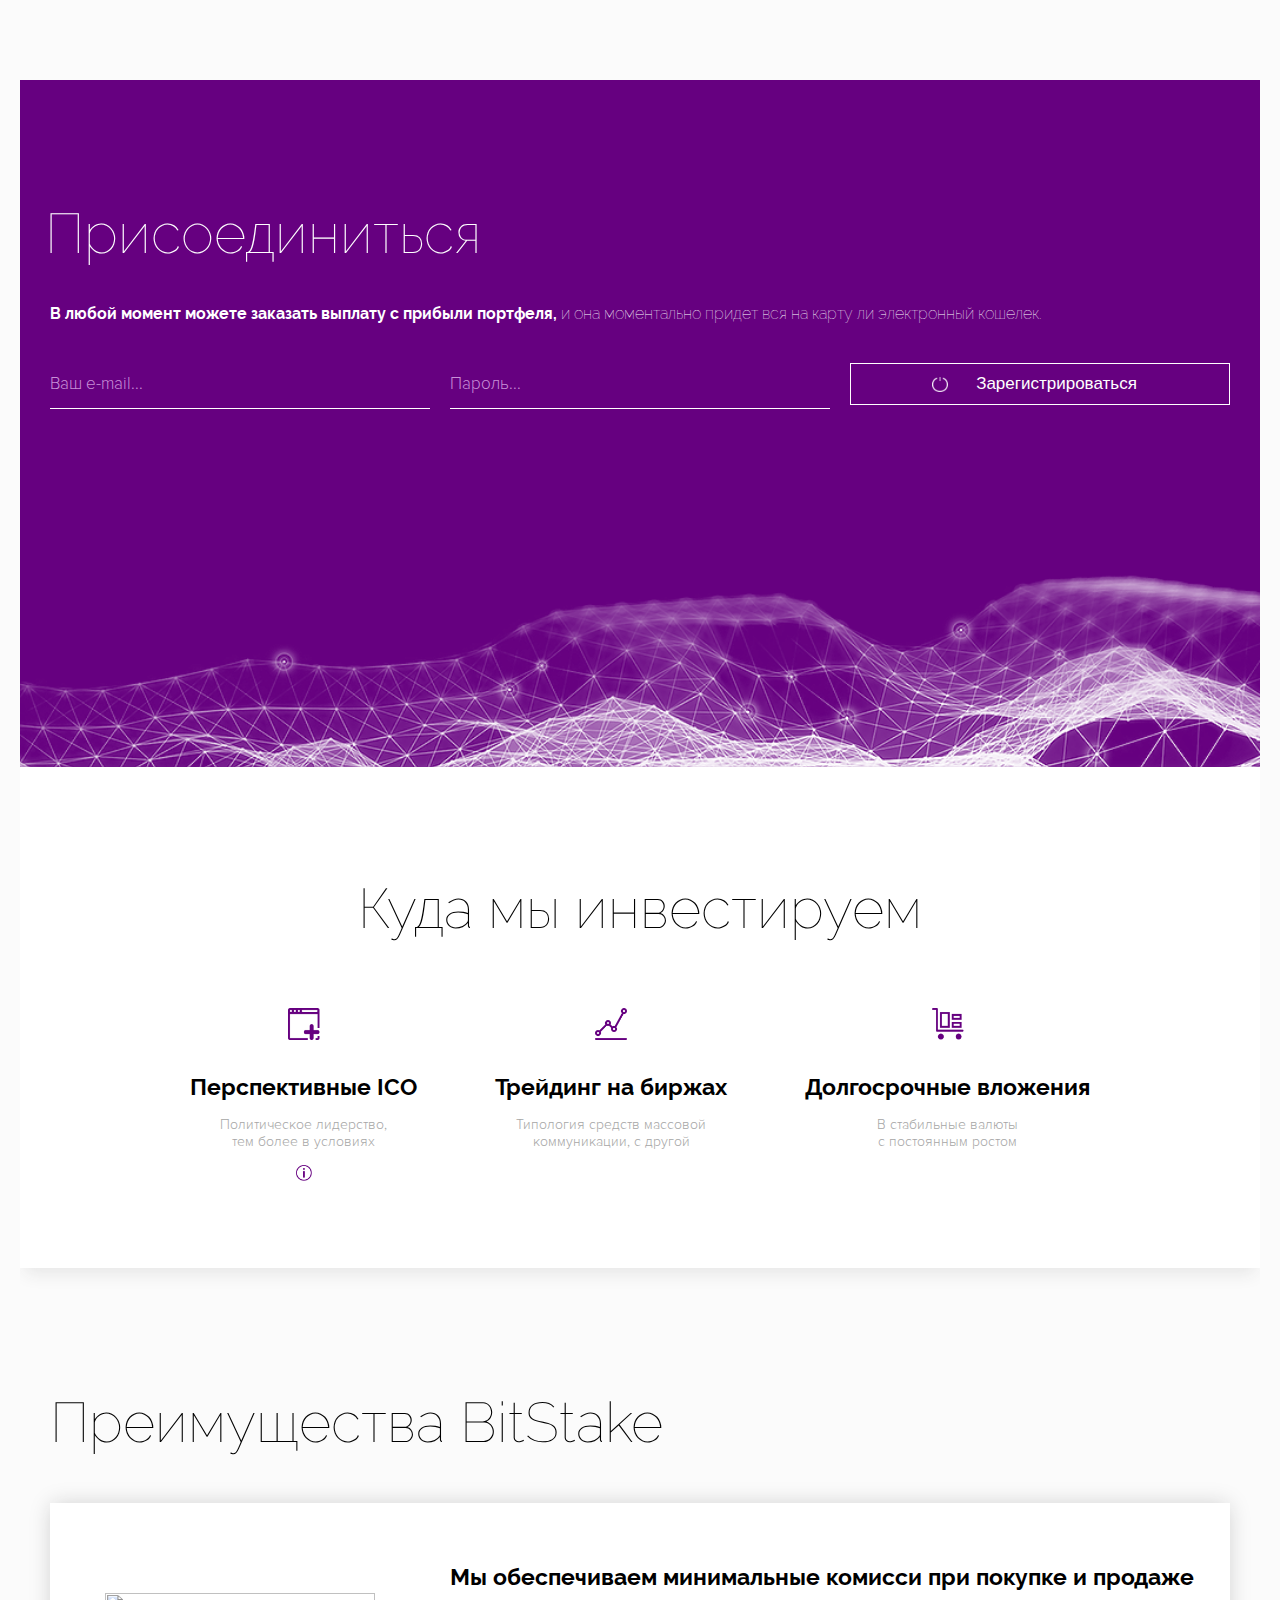
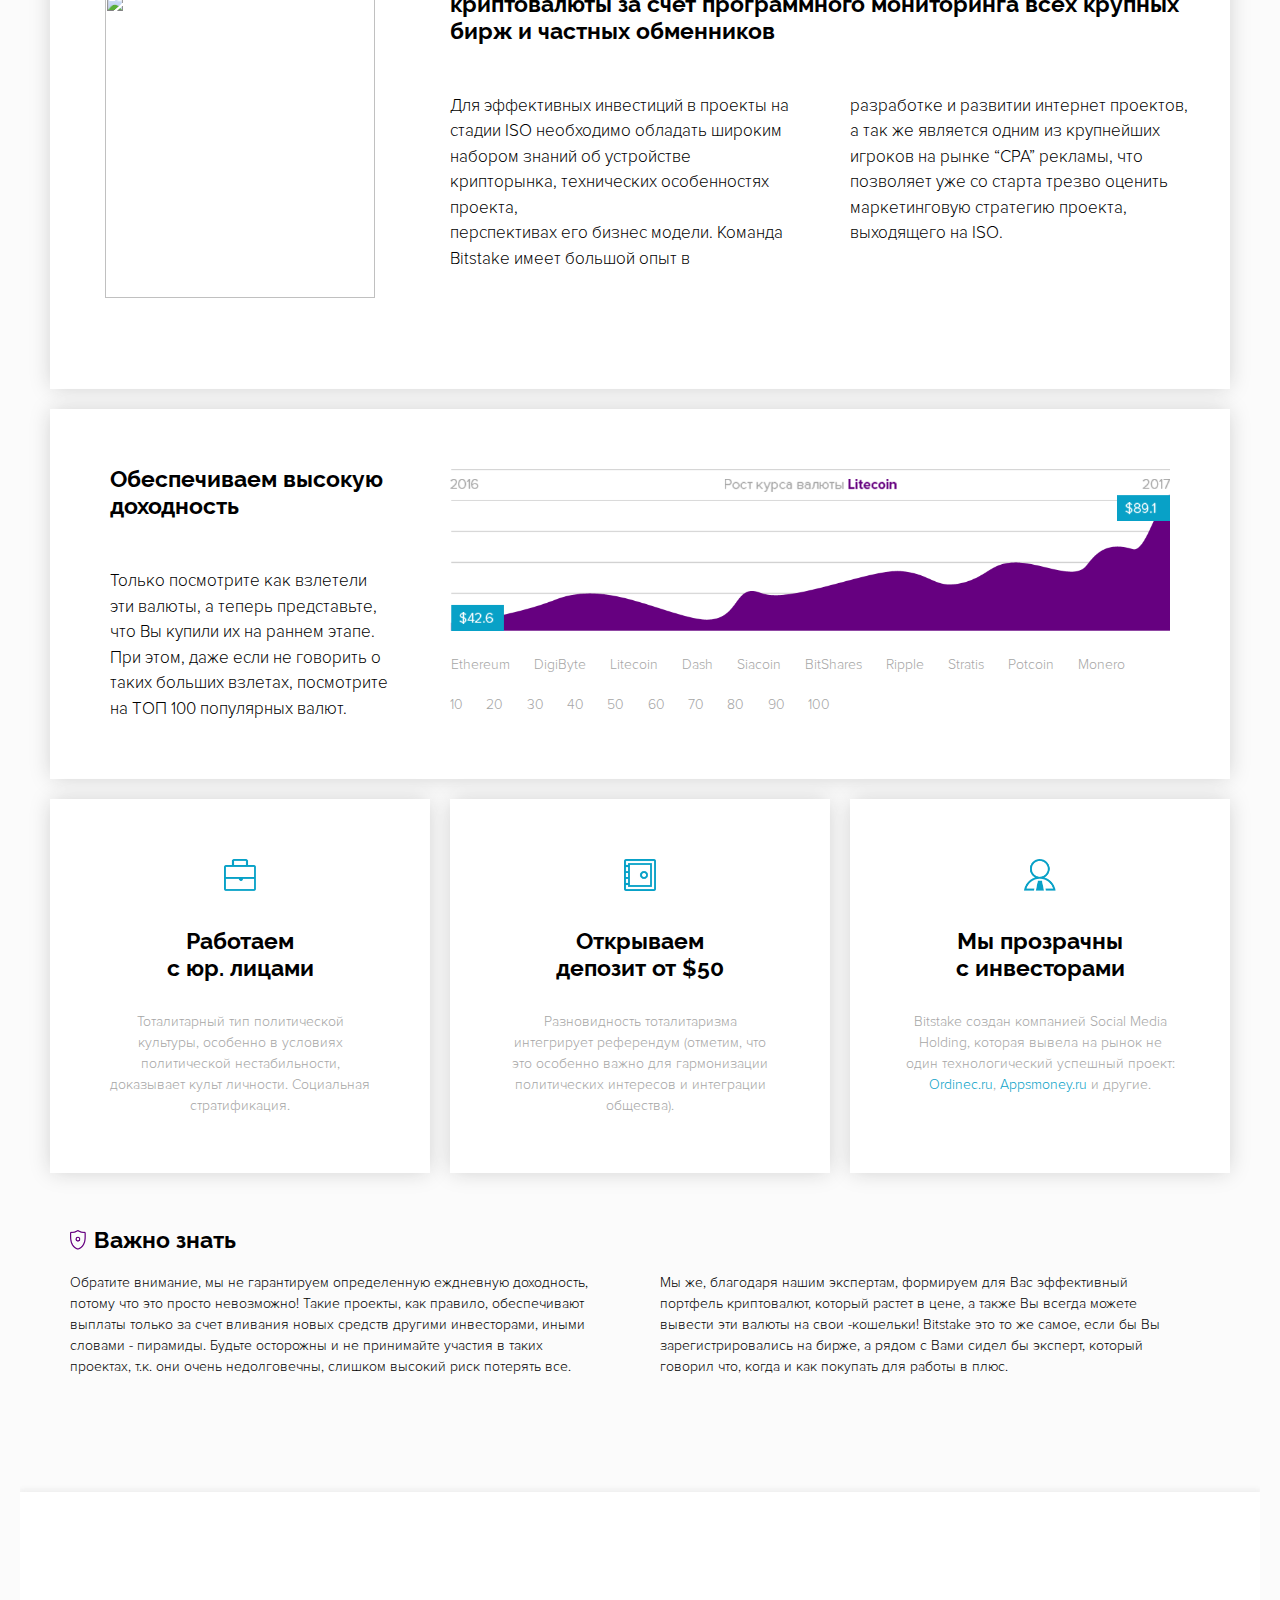
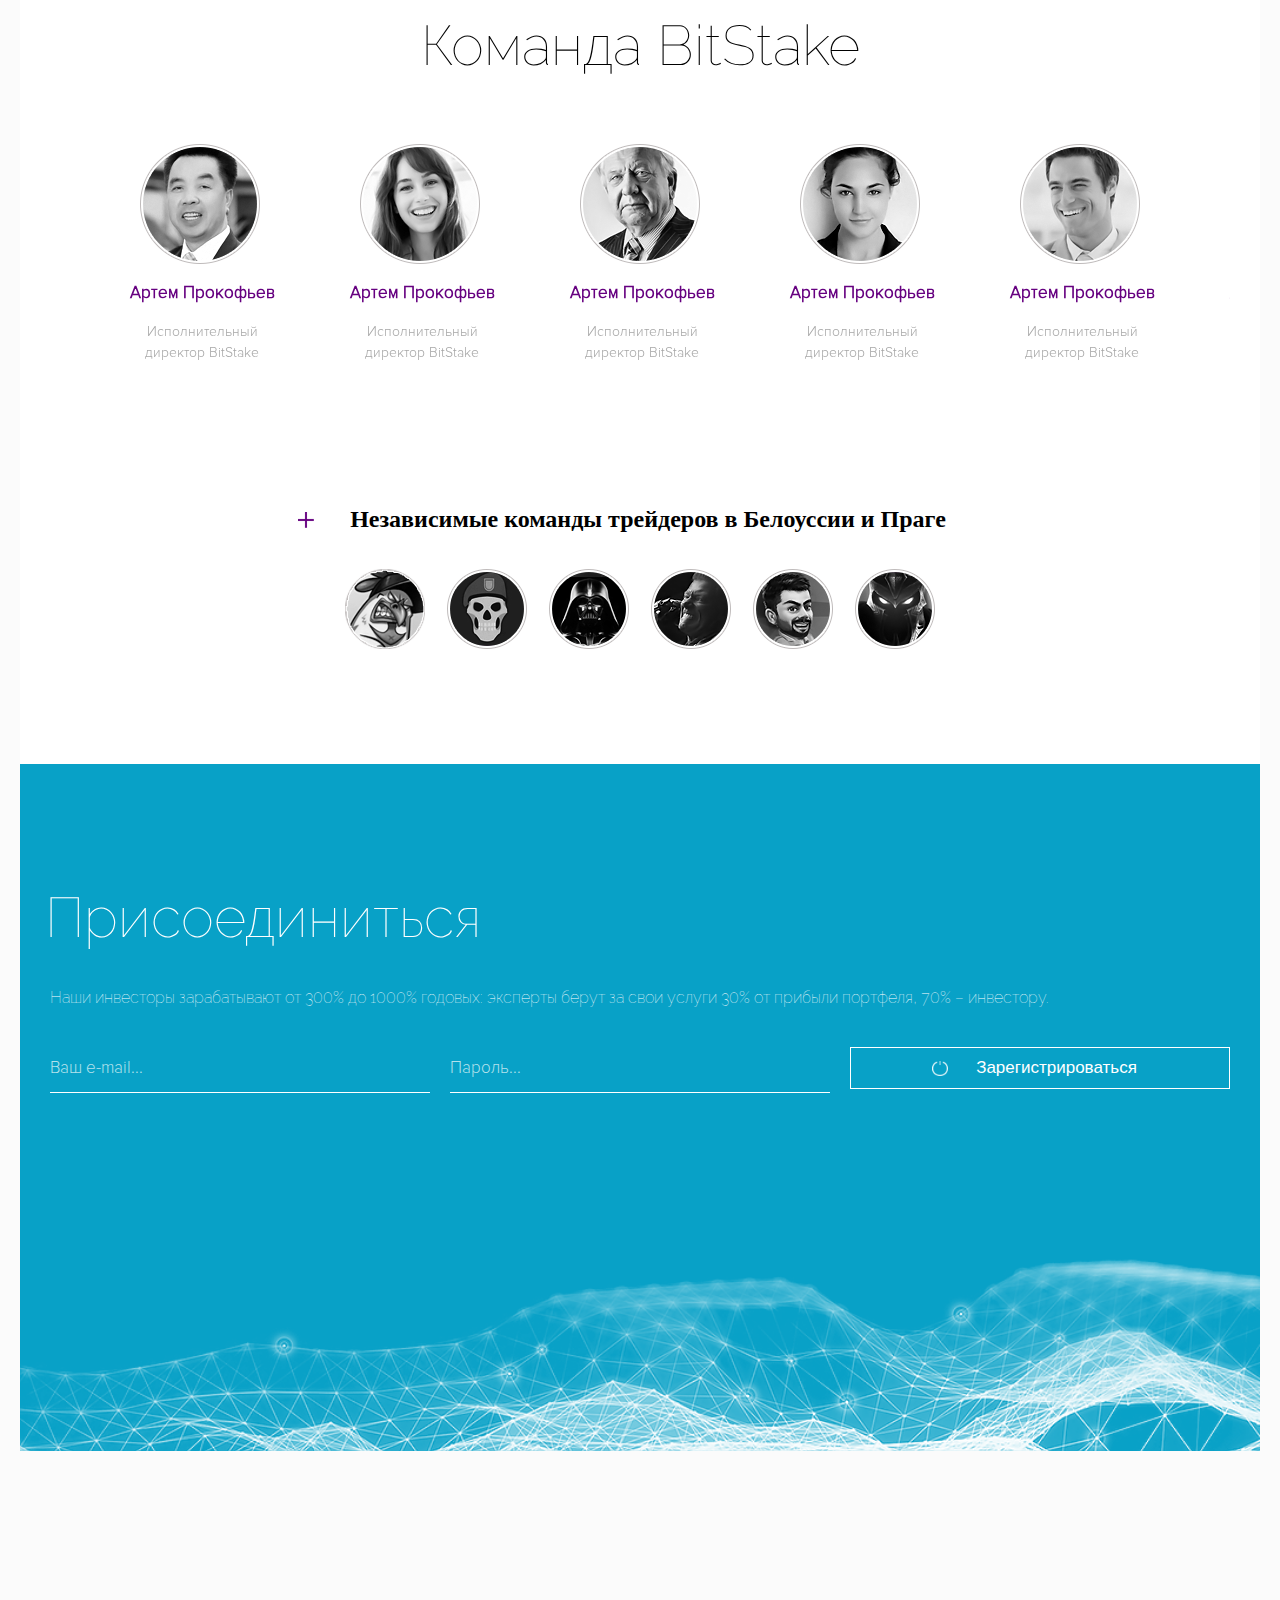
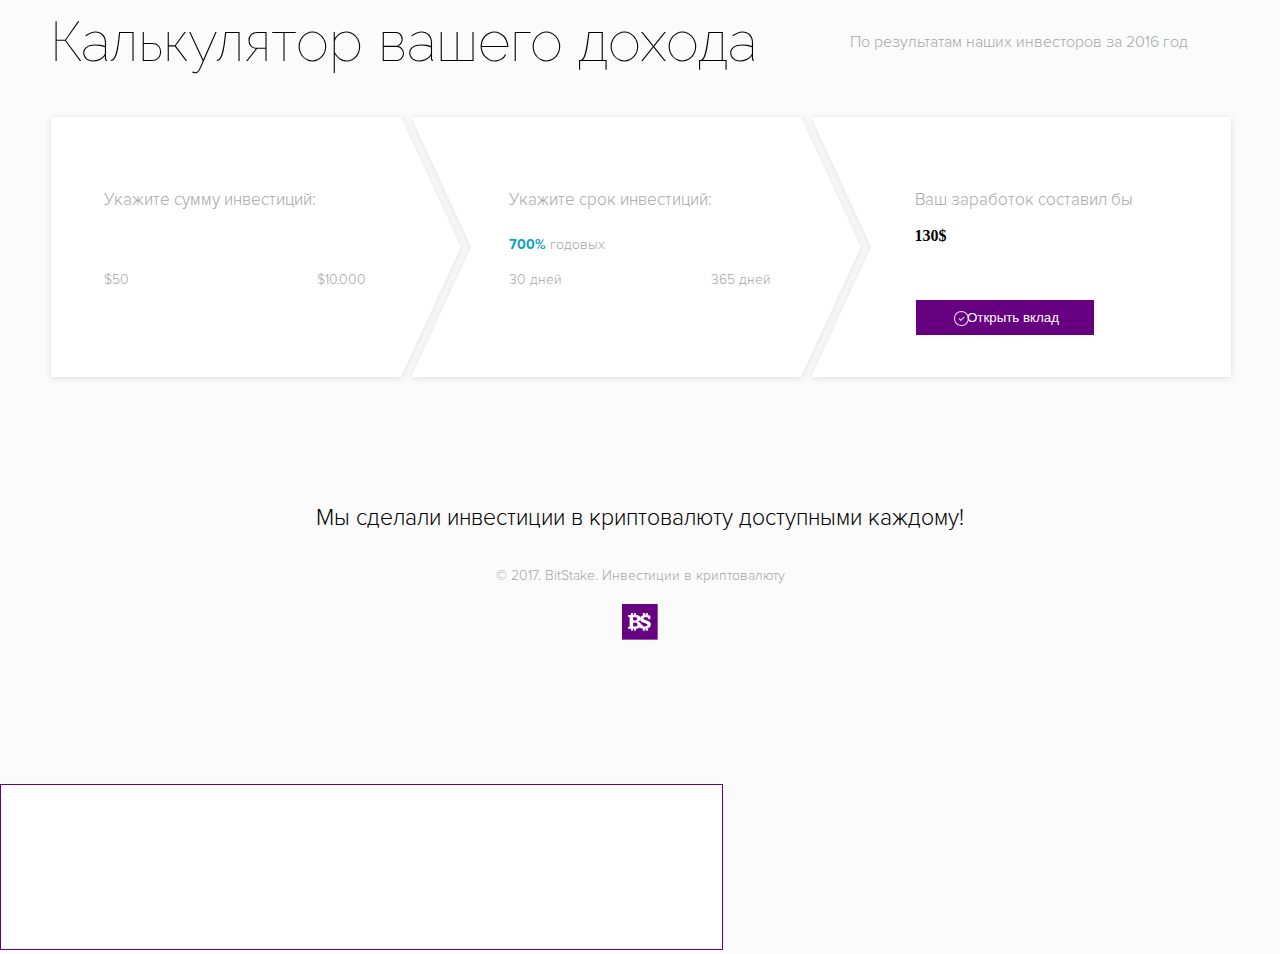
==== commit bbdf565e: "add files" ====
--- a/index.html
+++ b/index.html
@@ -34,13 +34,15 @@
       </div>
       <div class="main__bg">
         <div class="device flex ma">
-          <!-- <img src="img/main.png" alt="" class="device-img call-2" width="540"> -->
-          <div class="device-content call-4 fr">
+          <div class="device-content call-4">
             <h1 class="device-title" id="start">Доверьте инвестиции в криптовалюту <b>профессионалам</b></h1>
             <p class="device-text">Мы торгуем –<br>
   Вы забираете <b>прибыль!</b></p>
             <div class="device-btn__wrap call-2 flex">
-              <div class="device-btn"><img src="img/check.png" alt=""><a href="">Начать зарабатывать</a></div><span>или</span><div class="device-btn-more"><img src="img/pink-plus.png" alt=""><a href="">Узнать больше</a></div>
+              <div class="device-btn"><img src="img/check.png" alt=""><a href="">Начать зарабатывать</a></div>
+                <div class="flex device-desktop">
+                    <span>или</span><div class="device-btn-more"><img src="img/pink-plus.png" alt=""><a href="">Узнать больше</a></div>
+                </div>
             </div>
           </div>
         </div>
@@ -52,8 +54,10 @@
             <h1 class="main__content__title call-4" id="steps">Как работает система BitStake</h1>
             <div class="fr call-2 flex content-question">
               <p class="title-block__item--grey call">Остались вопросы?</p>
-              <img src="img/mail.png" alt="" class="mail-icon">
-              <p class="title-block__item call">Напишите нам</p>
+                <div class="call mail-block">
+                    <img src="img/mail.png" alt="" class="mail-icon">
+                    <p class="title-block__item">Напишите нам</p>
+                </div>
             </div>
           </div>
           <div class="main__content-left call-6 ma">
@@ -101,8 +105,10 @@
                 <div class="field-for-validate">
                     <input type="password" name="password" placeholder="Пароль..." class="connect__form-psw call-2">
                 </div>
-              <input type="submit" class="connect__form-btn call-2" value="Зарегистрироваться">
-              <img src="img/reg.png" alt="" class="btn-img">
+                <div class="btn-wrap">
+                    <input type="submit" class="connect__form-btn call-2" value="Зарегистрироваться">
+                    <img src="img/reg.png" alt="" class="btn-img">
+                </div>
             </form>
           </div>
         </div>
@@ -133,31 +139,37 @@
           <section class="kard call-6 ma">
               <h1 class="kard-main_title">Преимущества BitStake</h1>
               <div class="kard-block flex-content">
-                <img class="kard-block__img call-2" src="img/think.png">
-                <div class="call-4 fr">
-                    <div class="kard-graph-wrap ma">
+                  <div class="call-2 text-center">
+                    <img class="kard-block__img img-second" src="img/bg-1024.png">
+                  </div>
+                <div class="call-4">
+                    <div class="kard-graph-wrap call-4">
                       <h3 class="kard-block__title call-4">Мы обеспечиваем минимальные комисси при покупке
       и продаже криптовалюты за счет программного мониторинга всех крупных бирж и частных обменников</h3>
                       <div class="flex call-4">
-                        <p class="kard-block__text call-2">Для эффективных инвестиций в проекты на стадии ISO необходимо обладать широким набором знаний об устройстве крипторынка, технических особенностях проекта,<br> перспективах его бизнес модели. Команда Bitstake имеет большой опыт в
-        </p>
-                        <p class="kard-block__text call-2">разработке и развитии интернет проектов, а так же является одним из крупнейших игроков на рынке “CPA” рекламы, что позволяет уже со старта трезво оценить маркетинговую стратегию проекта, выходящего на ISO.</p>
+                          <div class="call-2">
+                              <p class="kard-block__text">Для эффективных инвестиций в проекты на стадии ISO необходимо обладать широким набором знаний об устройстве крипторынка, технических особенностях проекта,<br> перспективах его бизнес модели. Команда Bitstake имеет большой опыт в
+                              </p>
+                          </div>
+                          <div class="call-2">
+                              <p class="kard-block__text second-kard call-2">разработке и развитии интернет проектов, а так же является одним из крупнейших игроков на рынке “CPA” рекламы, что позволяет уже со старта трезво оценить маркетинговую стратегию проекта, выходящего на ISO.</p>
+                          </div>
                       </div>
                     </div>
                 </div>
               </div>
               <div class="kard-block flex-content call-6">
                 <div class="call-2">
-                  <div class="kard-wrapper ma">
-                    <h3 class="kard-block__title">Обеспечиваем
+                  <div class="kard-wrapper">
+                    <h3 class="kard-block__title second">Обеспечиваем
     высокую доходность</h3>
-                    <p class="kard-block__text">Только посмотрите как взлетели эти валюты, а теперь представьте, что Вы купили их на раннем этапе. При этом, даже если не говорить о таких больших взлетах, посмотрите на ТОП 100 популярных валют.</p>
+                    <p class="kard-block__text second_text">Только посмотрите как взлетели эти валюты, а теперь представьте, что Вы купили их на раннем этапе. При этом, даже если не говорить о таких больших взлетах, посмотрите на ТОП 100 популярных валют.</p>
                   </div>
                 </div>
                   <div class="fr call-4">
-                    <div class="kard-graph-wrap ma">
-                      <img class="kard-block__img call-4" src="img/graph.png">
-                      <div class="call-4 flex kard-name-links">
+                    <div class="kard-graph-wrap">
+                      <img class="kard-block__img call-4 graphik" src="img/graph.png">
+                      <div class="call-4 flex kard-name-links slider-text">
                         <a href="" class="kard-block-tab">Ethereum</a>
                         <a href="" class="kard-block-tab">DigiByte</a>
                         <a href="" class="kard-block-tab">Litecoin</a>
@@ -169,6 +181,7 @@
                         <a href="" class="kard-block-tab">Potcoin</a>
                         <a href="" class="kard-block-tab">Monero</a>
                       </div>
+                        <img src="img/btn-next.png" class="control_next">
                         <div class="call-2 flex">
                           <a href="" class="kard-block__link">10</a>
                           <a href="" class="kard-block__link">20</a>
@@ -206,7 +219,7 @@
                 <div class="item__wrapper center">
                   <img class="item__img center ma" src="img/opacity.png">
                   <h2 class="item__title center">Мы прозрачны
-  с инвесторами</h2>
+  <br>с инвесторами</h2>
                   <p class="item__text center">Bitstake создан компанией Social Media Holding, которая вывела на рынок не один технологический успешный проект:
                       <a href="">Ordinec.ru</a>, <a href="">Appsmoney.ru</a> и другие.</p>
                 </div>
@@ -218,76 +231,82 @@
                   <h2 class="info__title call">Важно знать</h2>
               </div>
               <div class="info__content call-6 flex ma">
-                <p class="info__text call-3">Обратите внимание, мы не гарантируем определенную еждневную доходность, потому что это просто невозможно! Такие проекты, как правило, обеспечивают выплаты только за счет вливания новых средств другими инвесторами, иными словами - пирамиды. Будьте осторожны и не принимайте участия в таких проектах, т.к. они очень недолговечны, слишком высокий риск потерять все.  </p>
-                <p class="info__text call-3">Мы же, благодаря нашим экспертам, формируем для Вас эффективный портфель криптовалют, который растет в цене, а также Вы всегда можете вывести эти валюты на свои -кошельки!  Bitstake это то же самое, если бы Вы зарегистрировались на бирже, а рядом с Вами сидел бы эксперт, который говорил что, когда и как покупать для работы в плюс.  </p>
-              </div>
-            </div>
-            <div class="command" id="command">
-              <h1 class="command__title center">Команда BitStake</h1>
-                <div class="row command__slider  call-6">
-                  <div class="slide img img-1 center">
-                      <article>
-                        <h3 class="command__name center">Артем Прокофьев</h3>
-                        <p class="command__personal center">Исполнительный<br>
-    директор BitStake</p>
-                      </article>
+                  <div class="call-3">
+                      <p class="info__text">Обратите внимание, мы не гарантируем определенную еждневную доходность, потому что это просто невозможно! Такие проекты, как правило, обеспечивают выплаты только за счет вливания новых средств другими инвесторами, иными словами - пирамиды. Будьте осторожны и не принимайте участия в таких проектах, т.к. они очень недолговечны, слишком высокий риск потерять все.  </p>
+                  </div>
+                  <div class="call-3">
+                      <p class="info__text">Мы же, благодаря нашим экспертам, формируем для Вас эффективный портфель криптовалют, который растет в цене, а также Вы всегда можете вывести эти валюты на свои -кошельки!  Bitstake это то же самое, если бы Вы зарегистрировались на бирже, а рядом с Вами сидел бы эксперт, который говорил что, когда и как покупать для работы в плюс.  </p>
+                  </div>
+              </div>
+            </div>
+          <div class="shadow-block">
+              <div class="command" id="command">
+                  <h1 class="command__title center">Команда BitStake</h1>
+                  <div class="row command__slider  call-6">
+                      <div class="slide img img-1 center">
+                          <article>
+                              <h3 class="command__name center">Артем Прокофьев</h3>
+                              <p class="command__personal center">Исполнительный<br>
+                                  директор BitStake</p>
+                          </article>
 
-                  </div>
-                  <div class="slide img img-2 center">
-                      <article>
-                        <h3 class="command__name center">Артем Прокофьев</h3>
-                        <p class="command__personal center">Исполнительный<br>
-    директор BitStake</p>
-                      </article>
-                  </div>
-                  <div class="slide img img-3 center">
-                      <article>
-                        <h3 class="command__name center">Артем Прокофьев</h3>
-                        <p class="command__personal center">Исполнительный<br>
-    директор BitStake</p>
-                      </article>
-                  </div>
-                  <div class="slide img img-4 center">
-                      <article>
-                        <h3 class="command__name center">Артем Прокофьев</h3>
-                        <p class="command__personal center">Исполнительный<br>
-    директор BitStake</p>
-                      </article>
-                  </div>
-                  <div class="slide img img-5 center">
-                      <article>
-                        <h3 class="command__name center">Артем Прокофьев</h3>
-                        <p class="command__personal center">Исполнительный<br>
-    директор BitStake</p>
-                      </article>
-                  </div>
-                  <div class="slide img img-6 center">
-                      <article>
-                        <h3 class="command__name center">Артем Прокофьев</h3>
-                        <p class="command__personal center">Исполнительный<br>
-    директор BitStake</p>
-                      </article>
-                  </div>
-              </div>
-              </div>
-               <div class="expert">
-                 <div class="command-subheader call-4 center flex-content">
-                   <img src="img/plus-new.png" alt="" class="command-subtitle-img">
-                     <h2 class="command__subtitle center call-6">Независимые команды трейдеров в Белоуссии и Праге</h2>
-                 </div>
-                   <div class="command__images flex call-3 ma center">
-                     <img src="img/7.png" alt="" class="command__item" width="80">
-                     <img src="img/8.png" alt="" class="command__item" width="80">
-                     <img src="img/9.png" alt="" class="command__item" width="80">
-                     <img src="img/10.png" alt="" class="command__item" width="80">
-                     <img src="img/11.png" alt="" class="command__item" width="80">
-                     <img src="img/12.png" alt="" class="command__item" width="80">
-                   </div>
-               </div>
+                      </div>
+                      <div class="slide img img-2 center">
+                          <article>
+                              <h3 class="command__name center">Артем Прокофьев</h3>
+                              <p class="command__personal center">Исполнительный<br>
+                                  директор BitStake</p>
+                          </article>
+                      </div>
+                      <div class="slide img img-3 center">
+                          <article>
+                              <h3 class="command__name center">Артем Прокофьев</h3>
+                              <p class="command__personal center">Исполнительный<br>
+                                  директор BitStake</p>
+                          </article>
+                      </div>
+                      <div class="slide img img-4 center">
+                          <article>
+                              <h3 class="command__name center">Артем Прокофьев</h3>
+                              <p class="command__personal center">Исполнительный<br>
+                                  директор BitStake</p>
+                          </article>
+                      </div>
+                      <div class="slide img img-5 center">
+                          <article>
+                              <h3 class="command__name center">Артем Прокофьев</h3>
+                              <p class="command__personal center">Исполнительный<br>
+                                  директор BitStake</p>
+                          </article>
+                      </div>
+                      <div class="slide img img-6 center">
+                          <article>
+                              <h3 class="command__name center">Артем Прокофьев</h3>
+                              <p class="command__personal center">Исполнительный<br>
+                                  директор BitStake</p>
+                          </article>
+                      </div>
+                  </div>
+              </div>
+              <div class="expert">
+                  <div class="command-subheader call-4 center flex-content">
+                      <img src="img/plus-new.png" alt="" class="command-subtitle-img">
+                      <h2 class="command__subtitle center call-6">Независимые команды трейдеров в Белоуссии и Праге</h2>
+                  </div>
+                  <div class="command__images flex call-3 ma center">
+                      <img src="img/7.png" alt="" class="command__item" width="80">
+                      <img src="img/8.png" alt="" class="command__item" width="80">
+                      <img src="img/9.png" alt="" class="command__item" width="80">
+                      <img src="img/10.png" alt="" class="command__item" width="80">
+                      <img src="img/11.png" alt="" class="command__item" width="80">
+                      <img src="img/12.png" alt="" class="command__item" width="80">
+                  </div>
+              </div>
+          </div>
             <div class="connect-wrap-blue">
               <div class="connect call-6 ma">
                 <h1 class="connect__title">Присоединиться</h1>
-                <p class="connect__text"><span>В любой момент можете заказать выплату с прибыли портфеля,</span> и она моментально придет вся на карту ли электронный кошелек.</p>
+                <p class="connect__text"> Наши инвесторы зарабатывают от 300% до 1000% годовых: эксперты берут за свои услуги 30% от прибыли портфеля, 70% – инвестору.</p>
                 <form action="" class="connect__form flex blue" data-color="blue">
                     <div class="field-for-validate">
                         <input type="email" name="email" placeholder="Ваш e-mail..." class="connect__form-email call-2">
@@ -295,8 +314,10 @@
                     <div class="field-for-validate">
                         <input type="password" name="password" placeholder="Пароль..." class="connect__form-psw call-2">
                     </div>
-                  <input type="submit" class="connect__form-btn call-2" value="Зарегистрироваться">
-                  <img src="img/reg.png" alt="" class="btn-img">
+                    <div class="btn-wrap">
+                        <input type="submit" class="connect__form-btn call-2" value="Зарегистрироваться">
+                        <img src="img/reg.png" alt="" class="btn-img">
+                    </div>
                 </form>
               </div>
             </div>
@@ -346,6 +367,7 @@
             </div>
       </div>
   <div id="slider"></div>
+    <canvas style="background: #fff; border: 1px solid #660080;" width="721" height="164">Ваш браузер не поддерживает рисование</canvas>
 
   <script type="text/javascript" src="js/jquery-3.2.1.min.js"></script>
   <script type="text/javascript" src="js/jquery.tap.js"></script>
--- a/style.css
+++ b/style.css
@@ -240,6 +240,12 @@
   url('fonts/Raleway-Thin.woff2');
   font-weight: 100;
   font-style: normal;
+}
+@font-face {
+font-family: 'Raleway-Light';
+src: url('fonts/Raleway-Light.ttf');
+font-weight: 200;
+font-style: normal;
 }
 @font-face {
   font-family: 'Raleway-Bold';
@@ -249,6 +255,12 @@
   font-weight: 500;
   font-style: normal;
 }
+@font-face {
+  font-family: "Raleway-ExtraLight";
+  src: url("fonts/Raleway-ExtraLight.ttf");
+  font-style: normal;
+  font-weight: normal;
+}
 
 p{
   margin-top: 0;
@@ -258,6 +270,8 @@
   text-decoration: none;
 }
 body{
+  margin: 0;
+  padding: 0;
   background: #fbfbfb;
 }
 input:focus{
@@ -268,16 +282,16 @@
    width: 180px;
  }
  .call-2{
-   width: 360px;
+   width: 380px;
  }
  .call-3{
-   width: 540px;
+   width: 590px;
  }
  .call-mac{
    width: 500px;
  }
  .call-4{
-   width: 720px;
+   width: 780px;
  }
  .call-5{
    width: 900px;
@@ -313,17 +327,17 @@
   margin: auto;
 }
 .container{
-  padding: 19px 0 0 0;
+  padding: 20px;
 }
 .nav{
+  max-height: 92px;
   background-color: #fff;
-  /*-webkit-box-shadow: 0px 1px 5px 0px rgba(189,189,189,1);
--moz-box-shadow: 0px 1px 5px 0px rgba(189,189,189,1);
-box-shadow: 0px 1px 5px 0px rgba(189,189,189,1);*/
 border-bottom: 1px solid #dedede;
+  -webkit-box-shadow: 0px 0px 5px 3px rgba(241,241,241,1);
+  -moz-box-shadow: 0px 0px 5px 3px rgba(241,241,241,1);
+  box-shadow: 0px 0px 5px 3px rgba(241,241,241,1);
 }
 .main{
-  /*margin-top: 4px;*/
 }
 .nav__link{
   color: #660080;
@@ -371,21 +385,22 @@
   width: 16px;
   height: 18px;
 }
-@media screen and (max-width: 1200px){
-  .nav__question{
-    margin-top: -31px;
-    margin-right: 40px;
-    }
-}
+/*@media screen and (max-width: 1200px){*/
+  /*.nav__question{*/
+    /*margin-top: -31px;*/
+    /*margin-right: 40px;*/
+    /*}*/
+/*}*/
 .device-btn__wrap{
   position: relative;
-  bottom: -78px;
+  bottom: -44px;
   left: 92px;
 }
 .device-btn__wrap span{
   align-items: initial;
   margin: 19px -5px 0px 12px;
   color: #ccc;
+  font-family: 'Proxima Nova Light';
 }
 .shadow-container{
   -webkit-box-shadow: 0px 0px 6px 2px rgba(241,241,241,1);
@@ -401,13 +416,18 @@
 .device{
   background: url(img/main.png) no-repeat top;
   left: 449px;
-  padding-bottom: 500px;
+  padding-bottom: 285px;
+  padding-bottom: 273px;
   background-size: cover;
+  -webkit-box-shadow: 0px 4px 5px 0px rgba(234,234,234,1);
+  -moz-box-shadow: 0px 4px 5px 0px rgba(234,234,234,1);
+  box-shadow: 0px 4px 5px 0px rgba(234,234,234,1);
 }
 .device-title{
   font-family: 'Raleway-Thin';
   font-weight: 100;
-  font-size: 67px;
+  font-size: 64px;
+  max-width: 650px;
   position: relative;
   left: 91px;
 }
@@ -416,16 +436,15 @@
 }
 .device-content{
   position: relative;
-  right: -42%;
-  top: 105px;
-  transform: scale(0.9);
+  right: -42.4%;
+  top: 88px;
 }
 .device-text{
-  font-family: 'Raleway-Thin';
+  font-family: 'Raleway-ExtraLight';
   font-weight: 100;
   position: relative;
   font-size: 33px;
-  bottom: -33px;
+  bottom: -13px;
   left: 91px;
 }
 .device-text b{
@@ -436,7 +455,7 @@
   height: 36px;
 }
 .nav_logo-text{
-    font-family: 'Raleway-Thin';
+    font-family: 'Raleway-Light';
     font-size: 23px;
     position: relative;
     left: 43px;
@@ -444,7 +463,7 @@
 }
 .more-link{
   color: #fff;
-  line-height: 2.7em;
+  line-height: 3.3em;
   font-family: 'Proxima Nova Light';
   font-size: 17px;
 }
@@ -470,6 +489,12 @@
   color: #ffffff;
   padding-left: 20px;
   font-family: 'Proxima Nova Light';
+  font-size: 17px;
+}
+.device-desktop{
+  position: relative;
+  left: 278px;
+  top: -57px;
 }
 .device-btn:hover{
   cursor: pointer;
@@ -486,6 +511,7 @@
   height: 16px;
 }
 .device-btn-more{
+  width: 173px;
   display: inline-table;
   padding: 19px 32px 10px 20px;
 }
@@ -494,6 +520,7 @@
 }
 .device-btn-more a{
   color: #660080;
+  font-size: 17px;
   padding-left: 20px;
   font-family: 'Proxima Nova Light';
 }
@@ -502,6 +529,7 @@
 }
 .left-block__title{
   font-family: 'Raleway-Bold';
+  font-size: 23px;
 }
 .device-btn-more img{
   display: inline-block;
@@ -510,8 +538,35 @@
   top: 20px;
   height: 16px;
 }
+.device-btn a{
+  padding-left: 30px;
+}
+.device-btn img{
+  left: 38px;
+}
+.device-btn__wrap span{
+  margin-left: 0;
+}
+.device-btn__wrap{
+  flex-wrap: wrap;
+}
+.device-btn-more{
+  padding-left: 19px;
+  position: relative;
+}
+.device-btn-more a{
+  padding-left: 25px;
+}
+.device-btn-more img {
+  display: inline-block;
+  position: absolute;
+  top: 20px;
+  left: 19px;
+  height: 16px;
+}
 .mail-icon{
   height: 12px;
+  margin-top: 2px;
   width: 16px;
 }
 .fr{
@@ -521,7 +576,7 @@
   margin: 100px 0 80px 0;
   font-family: 'Raleway-Thin';
   font-weight: 100;
-  font-size: 38px;
+  font-size: 50px;
 }
 .content-question{
   align-items: center;
@@ -564,6 +619,7 @@
 }
 .connect__title{
   padding-top: 120px;
+  margin-left: -5px;
   font-family: 'Raleway-Thin';
   font-size: 56px;
   color: #fff;
@@ -580,7 +636,6 @@
 }
 .connect__form{
   margin-top: 40px;
-  /*position: relative;*/
 }
 .pink input[type="email"],
 .pink input[type="password"]{
@@ -599,10 +654,10 @@
   padding: 10px 20px 14px 20px;
   font-family: "Proxima Nova Light";
 }
-.pink{
+.pink .validate{
   color: #c98fd8;
 }
-.blue{
+.blue .validate{
   color: #b4e1ec;
 }
 .connect__form-email,
@@ -611,6 +666,7 @@
   padding: 10px 0 14px 0;
   border: none;
   background: none;
+  font-family: 'Proxima Nova Light';
   border-bottom: 1px solid #fff;
   color: #b4e1ec;
   font-size: 17px;
@@ -635,32 +691,35 @@
   color: #fff;
   font-size: 17px;
 }
-.pink .connect__form-btn:hover{
+form.pink .connect__form-btn:hover{
   background: #fff;
-  color: #c98fd8;
+  color: #660080;
   font-family: "Proxima Nova Light";
 }
-.blue connect__form-btn:hover{
+form.blue .connect__form-btn:hover{
   cursor: pointer;
-  color: #b4e1ec;
+  color: #08a1c7;
   font-family: "Proxima Nova Light";
   background: #fff;
 }
+.btn-wrap{
+  position: relative;
+}
 .btn-img{
-  position: relative;
-  right: 300px;
-  bottom: -14px;
+  position: absolute;
+  top: 30%;
+  left: 82px;
   height: 15px;
 }
 .invest{
-  padding-top: 120px;
+  padding-top: 108px;
   background: #fff;
   -webkit-box-shadow: 0px 10px 17px -5px rgba(229,229,229,1);
 -moz-box-shadow: 0px 10px 17px -5px rgba(229,229,229,1);
   box-shadow: 0px 10px 17px -5px rgba(229,229,229,1);
 }
 .invest-ing-img{
-  padding: 20px 0 83px 0;
+  padding: 15px 0 83px 0;
   width: 16px;
 }
 .invest-ing-img:hover{
@@ -673,8 +732,11 @@
 }
 .invest__title{
   font-size: 23px;
-    font-family: 'Raleway-Bold';
-    font-weight: 600;
+  font-family: 'Raleway-Bold';
+  font-weight: 600;
+  margin-bottom: 6px;
+  margin-top: 20px;
+  line-height: 2em;
 }
 .invest__content-item{
   text-align: center;
@@ -686,7 +748,7 @@
   font-family: 'Proxima Nova Light';
   color: #a6a6a6;
   font-size: 14px;
-  line-height: 2em;
+  /*line-height: 1.5em;*/
 }
 .flex-block__bottom-subtitle{
   font-family: 'Proxima Nova Light';
@@ -694,6 +756,7 @@
 }
 .kard{
   padding-top: 121px;
+  margin: auto;
 }
 .kard-block{
   background: #fff;
@@ -705,26 +768,36 @@
 .kard-block__title{
   font-family: 'Raleway-Bold';
   font-size: 23px;
-  margin-top: 51px;
+  margin-top: 56px;
+  margin-bottom: 0;
 }
 .kard-wrapper{
   width: 280px;
+  margin: 0 60px;
 }
 .kard-graph-wrap{
   width: 720px;
+  margin: 60px 60px 60px 20px;
 }
 .flex-content{
   display: flex;
 }
 .kard-block__img{
-  margin-top: 60px;
-  padding-right: 25px;
+  /*margin-top: 60px;*/
+  /*padding-right: 25px;*/
+}
+.img-second{
+  margin-top: 0;
+  width: 270px;
+  height: 305px;
 }
 .kard-block__text{
   font-family: 'Proxima Nova Light';
   font-size: 17px;
-  margin-top: 58px;
+  margin-top: 49px;
+  line-height: 1.5em;
   margin-bottom: 58px;
+  max-width: 350px;
 }
 .more-btn{
   width: 150px;
@@ -738,8 +811,13 @@
   cursor: pointer;
   background: #000;
 }
+.graphik{
+  width: 720px;
+}
 .kard-main_title{
+  margin-top: 0;
   font-family: 'Raleway-Thin';
+  margin-bottom: 48px;
   font-size: 56px;
   font-weight: 100;
 }
@@ -751,6 +829,7 @@
 .kard-block-tab{
   padding: 4px 12px 4px 12px;
   font-family: 'Proxima Nova Light';
+  cursor: pointer;
 }
 .kard-block-tab:hover{
   background: #660080;
@@ -765,18 +844,31 @@
   border-bottom: 2px solid #660080;
 }
 .kard-name-links{
-  margin: 13px 0 22px 0;
+  margin: 4px 0 13px 0;
   padding: 13px 0 6px 0;
   margin-left: -11px;
+  width: 680px;
+  cursor: pointer;
+}
+.text-center{
+  display: flex;
+  align-items: center;
+  justify-content: center;
+  vertical-align: middle;
+  text-align: center;
+
 }
 .title-block__item--grey{
   color: #a6a6a6;
   font-family: 'Proxima Nova Light';
+  margin-top: 16px;
+  font-size: 17px;
 }
 .title-block__item{
   margin-left: 4px;
   color: #660080;
   font-family: 'Proxima Nova Light';
+  font-size: 17px;
 }
 .title-block__item:hover{
   color: #9e9e9e;
@@ -786,17 +878,18 @@
   font-family: 'Proxima Nova Light';
   color: #a6a6a6;
   font-size: 14px;
-  margin-top: 35px;
+  line-height: 1.5em;
+  margin-top: 30px;
   margin-bottom: 57px;
 }
 .item__text a{
   color: #08a1c7;
 }
 .items{
-  padding-top: 63px;
+  padding-top: 20px;
 }
 .item__title {
-  margin-top: 40px;
+  margin-top: 32px;
   font-family: 'Raleway-Bold';
   font-size: 23px;
 }
@@ -818,19 +911,35 @@
   margin-top: 23px;
 }
 .info-header{
-  margin-top: 50px;
+  margin-top: 34px;
+  margin-left: 20px;
 }
 .info{
   flex-wrap: wrap;
 }
 .info__title{
   margin-left: 8px;
+  font-family: Raleway-Bold;
+  font-size: 23px;
 }
 .info__content{
-  margin-bottom: 119px;
+  margin-bottom: 115px;
+  padding-left: 20px;
 }
 .command{
   background: #fff;
+  position: relative;
+}
+.shadow-block{
+  -webkit-box-shadow: 0px -3px 5px 0px rgba(241,241,241,1),
+  3px 0px 5px 0px rgba(241,241,241,1),
+  -3px 0px 5px 0px rgba(241,241,241,1);
+  -moz-box-shadow: 0px -3px 5px 0px rgba(241,241,241,1),
+  3px 0px 5px 0px rgba(241,241,241,1),
+  -3px 0px 5px 0px rgba(241,241,241,1);
+  box-shadow: 0px -3px 5px 0px rgba(241,241,241,1),
+  3px 0px 5px 0px rgba(241,241,241,1),
+  -3px 0px 5px 0px rgba(241,241,241,1);
 }
 .command-subtitle-img{
   width: 16px;
@@ -857,6 +966,7 @@
 .command__personal{
   margin-top: 18px;
   color: #a6a6a6;
+  line-height: 1.5em;
   font-size: 14px;
   font-family: 'Proxima Nova Light';
 }
@@ -902,7 +1012,7 @@
 .calc-bg{
   height: 272px;
   background: url('img/bg-sub.png');
-  width: 1191px !important;
+  width: 1191px;
 }
 article{
   width: 180px;
@@ -943,7 +1053,7 @@
   overflow: hidden;
 }
 .main__content-right{
-  margin-right: 240px;
+  margin-right: 160px;
 }
 .main__content-left{
   margin: auto;
@@ -961,6 +1071,10 @@
   font-family: 'Proxima Nova Light';
   font-weight: 100;
 }
+.result-sum,
+.result-date{
+  font-family: 'Proxima Nova Bold';
+}
 .calc__desc{
   padding-top: 181px;
   color: #a6a6a6;
@@ -968,34 +1082,6 @@
 }
 .calc-wrap{
   width: 262px;
-}
-input[type=range]
-{
-    -webkit-appearance: none;
-    background-color: #777;
-    height: 2px;
-    width: 262px;
-    margin-top: 37px;
-}
-input[type="range"]::-webkit-slider-thumb
-{
-    -webkit-appearance: none;
-    background-color: #08a1c7;
-    width: 14px;
-    height: 14px;
-    transform: rotate(45deg);
-  -webkit-box-shadow: 3px 3px 6px 0 rgba(228,228,228,1);
-  -moz-box-shadow: 3px 3px 6px 0 rgba(228,228,228,1);
-  box-shadow: 3px 3px 6px 0 rgba(228,228,228,1);
-}
-input[type="range"]::-webkit-slider-thumb:hover,
-input[type="range"]::-webkit-slider-thumb:focus{
-  background-color: #9e9e9e;
-}
-input[type=range]:focus
-{
-  outline:none;
-  cursor: pointer;
 }
 input[type=range]:hover{
   cursor: pointer;
@@ -1027,6 +1113,11 @@
   color: #a6a6a6;
   font-size: 14px;
   font-family: 'Proxima Nova Light';
+}
+.mail-block{
+  display: flex;
+  align-items: center;
+  margin-top: 16px;
 }
 .open{
   border: 1px solid #fff;
@@ -1070,4 +1161,321 @@
 .info__text{
   font-family: 'Proxima Nova Light';
   font-size: 14px;
+  max-width: 530px;
+  line-height: 1.5em;
+}
+/* Контейнер слайдера */
+.ui-slider {
+  position: relative;
+}
+/* Ползунок */
+.ui-slider .ui-slider-handle {
+  position: absolute;
+  z-index: 2;
+  -webkit-appearance: none;
+  background-color: #08a1c7;
+  width: 14px;
+  height: 14px;
+  outline: none;
+  transform: rotate(45deg);
+  -webkit-box-shadow: 3px 3px 6px 0 rgba(228,228,228,1);
+  -moz-box-shadow: 3px 3px 6px 0 rgba(228,228,228,1);
+  box-shadow: 3px 3px 6px 0 rgba(228,228,228,1);
+}
+.ui-slider-range-min{
+  background-color: #08a1c7;
+  height: 2px;
+}
+/* позиционируем ползунки */
+.ui-slider-horizontal .ui-slider-handle {
+  top: -6px;
+  margin-left: -6px;
+}
+/* оформление полосы по которой ходит ползунок */
+.ui-widget-content {
+  -webkit-appearance: none;
+  background-color: #777;
+  height: 2px;
+  width: 222px;
+  margin-top: 37px;
+}
+.control_next{
+  display: none;
+}
+/*@media screen and (min-width: 1024px) and (max-width: 1280px) {*/
+  /*!*.call-2{*!*/
+    /*!*width: 500px;*!*/
+  /*!*}*!*/
+/*}*/
+@media screen and (min-width: 560px) and (max-width: 1024px) {
+  .call{
+    width: 136px;
+  }
+  .call-2{
+    width: 292px;
+  }
+  .call-3{
+  width: 448px;
+  }
+  .call-4{
+  width: 604px;
+  }
+  .call-5{
+  width: 680px;
+  }
+  .call-6{
+  width: 916px;
+  }
+  .device {
+    min-height: 570px;
+    position: relative;
+    left: 0;
+    top: 45px;
+    background: url(img/bg-mobile-1024.png) no-repeat;
+    padding-bottom: 38px;
+    background-size: cover;
+  }
+  .device-content {
+    position: relative;
+    right: -46%;
+    top: 12px;
+    transform: scale(0.9);
+  }
+  .device-title{
+    width: 319px;
+    font-size: 44px;
+  }
+  .device-text{
+    font-size: 23px;
+  }
+  .main__content__title {
+    margin: 60px 0 80px 0;
+  }
+  .content-question{
+    margin-top: 0;
+  }
+  .left-block__title {
+    font-size: 17px;
+  }
+  .main__content-right {
+    margin-right: 0;
+    width: 448px;
+  }
+  .left-block__text {
+    font-size: 15px;
+  }
+  .flex-block__bottom{
+    margin-bottom: 57px;
+  }
+  .flex-block__bottom-title{
+    font-size: 17px;
+  }
+  .flex-block__bottom-subtitle {
+    font-size: 15px;
+  }
+  .more-btn {
+    top: -336px;
+  }
+  .title-block__item--grey{
+    font-size: 15px;
+  }
+  .flex-block__bottom-text{
+    margin-top: 37px;
+  }
+  .invest{
+    padding-top: 60px;
+  }
+  .invest__flex-content{
+    margin-top: 50px;
+  }
+  .invest-ing-img {
+    padding: 20px 0 34px 0;
+  }
+  .invest__title{
+    font-size: 44px;
+  }
+  .invest__title{
+    font-size: 17px;
+  }
+  .slide{
+    width: 150px !important;
+    height: 231px !important;
+  }
+  article{
+    width: 112px;
+  }
+  .slick-track{
+    left: -75px !important;
+  }
+  .info-img {
+    margin-top: 15px;
+  }
+  .info__title{
+    font-size: 17px;
+  }
+  .active{
+    color: #660080;
+    border-bottom: 2px solid #660080;
+  }
+  .active-links{
+    background: #660080;
+    color: #fff;
+  }
+  .info__content{
+    margin-bottom: 60px;
+  }
+  .info-header {
+    margin-top: 35px;
+  }
+  .item__title{
+    font-size: 17px;
+  }
+  .kard-block__title{
+    font-size: 17px;
+    width: 549px;
+  }
+  .second{
+    padding: 0 30px;
+    width: 140px;
+  }
+  .second_text{
+    padding: 0 30px;
+  }
+  .kard-block__text{
+    font-size: 15px;
+    margin-top: 37px;
+  }
+  .kard{
+    padding-top: 20px;
+  }
+  .kard-main_title{
+    font-size: 44px;
+  }
+  .second-kard{
+    width: 250px;
+    margin-right: 51px;
+  }
+  .items{
+    padding-top: 20px;
+  }
+  .item__img{
+    margin-top: 40px;
+  }
+  .item__text{
+    margin-top: 20px;
+    margin-bottom: 36px;
+    padding: 0 30px;
+  }
+  .command__title{
+    font-size: 44px;
+    padding-top: 63px;
+  }
+  .command__subtitle{
+    font-size: 17px;
+    margin-left: 35px;
+  }
+  .command-subtitle-img{
+    margin-top: -3px;
+  }
+  .command__images{
+    width: 544px;
+    padding-bottom: 59px;
+  }
+  .command__slider{
+    width: 604px;
+  }
+  .command-subheader{
+    padding-top: 54px;
+  }
+  .connect__form-email,
+  .connect__form-psw{
+    font-size: 15px;
+  }
+  .connect__form-email::placeholder,
+  .connect__form-psw::placeholder{
+    font-size: 15px;
+  }
+  .connect__title{
+    padding-top: 60px;
+    font-size: 44px;
+  }
+  .connect__form-btn{
+    font-size: 15px;
+  }
+  .connect__text{
+    font-size: 15px;
+  }
+  .connect__form {
+    margin-top: 38px;
+  }
+  .connect-wrap{
+    background-image: url('img/pink-bg-1024.png');
+    padding-bottom: 120px;
+    background-repeat: no-repeat;
+    background-size: cover;
+  }
+  .connect-wrap-blue{
+    background: url("img/blue-bg-1024.png");
+    padding-bottom: 120px;
+    background-repeat: no-repeat;
+    background-size: cover;
+  }
+  .btn-img{
+    left: 52px;
+  }
+  .calc-bg{
+    background: url("img/bg-sub-1024.png") no-repeat;
+    width: 932px;
+  }
+  .validate{
+    font-size: 15px;
+  }
+  .calc__title{
+    font-size: 38px;
+    padding-top: 62px;
+  }
+  .calc__desc {
+    font-size: 15px;
+    padding-top: 109px;
+    width: 319px;
+  }
+  .calc-wrap{
+    width: 216px;
+  }
+  .calc__sum{
+    font-size: 15px;
+    padding-top: 39px;
+  }
+  .ui-widget-content{
+    margin-top: 32px;
+  }
+  .sum-wrap {
+    width: 216px;
+  }
+  .btn-open{
+    right: 127px;
+  }
+  .footer{
+    padding-top: 0;
+  }
+  .slick-next{
+    position: absolute;
+    top: 32%;
+    left: 636px;
+  }
+  .slider-text{
+    overflow: hidden;
+    width: 499px;
+  }
+  .control_next{
+    display: block;
+    width: 7px;
+    height: 12px;
+    position: relative;
+    left: 535px;
+    top: -49px;
+  }
+  .more-link{
+    font-size: 15px;
+  }
 }